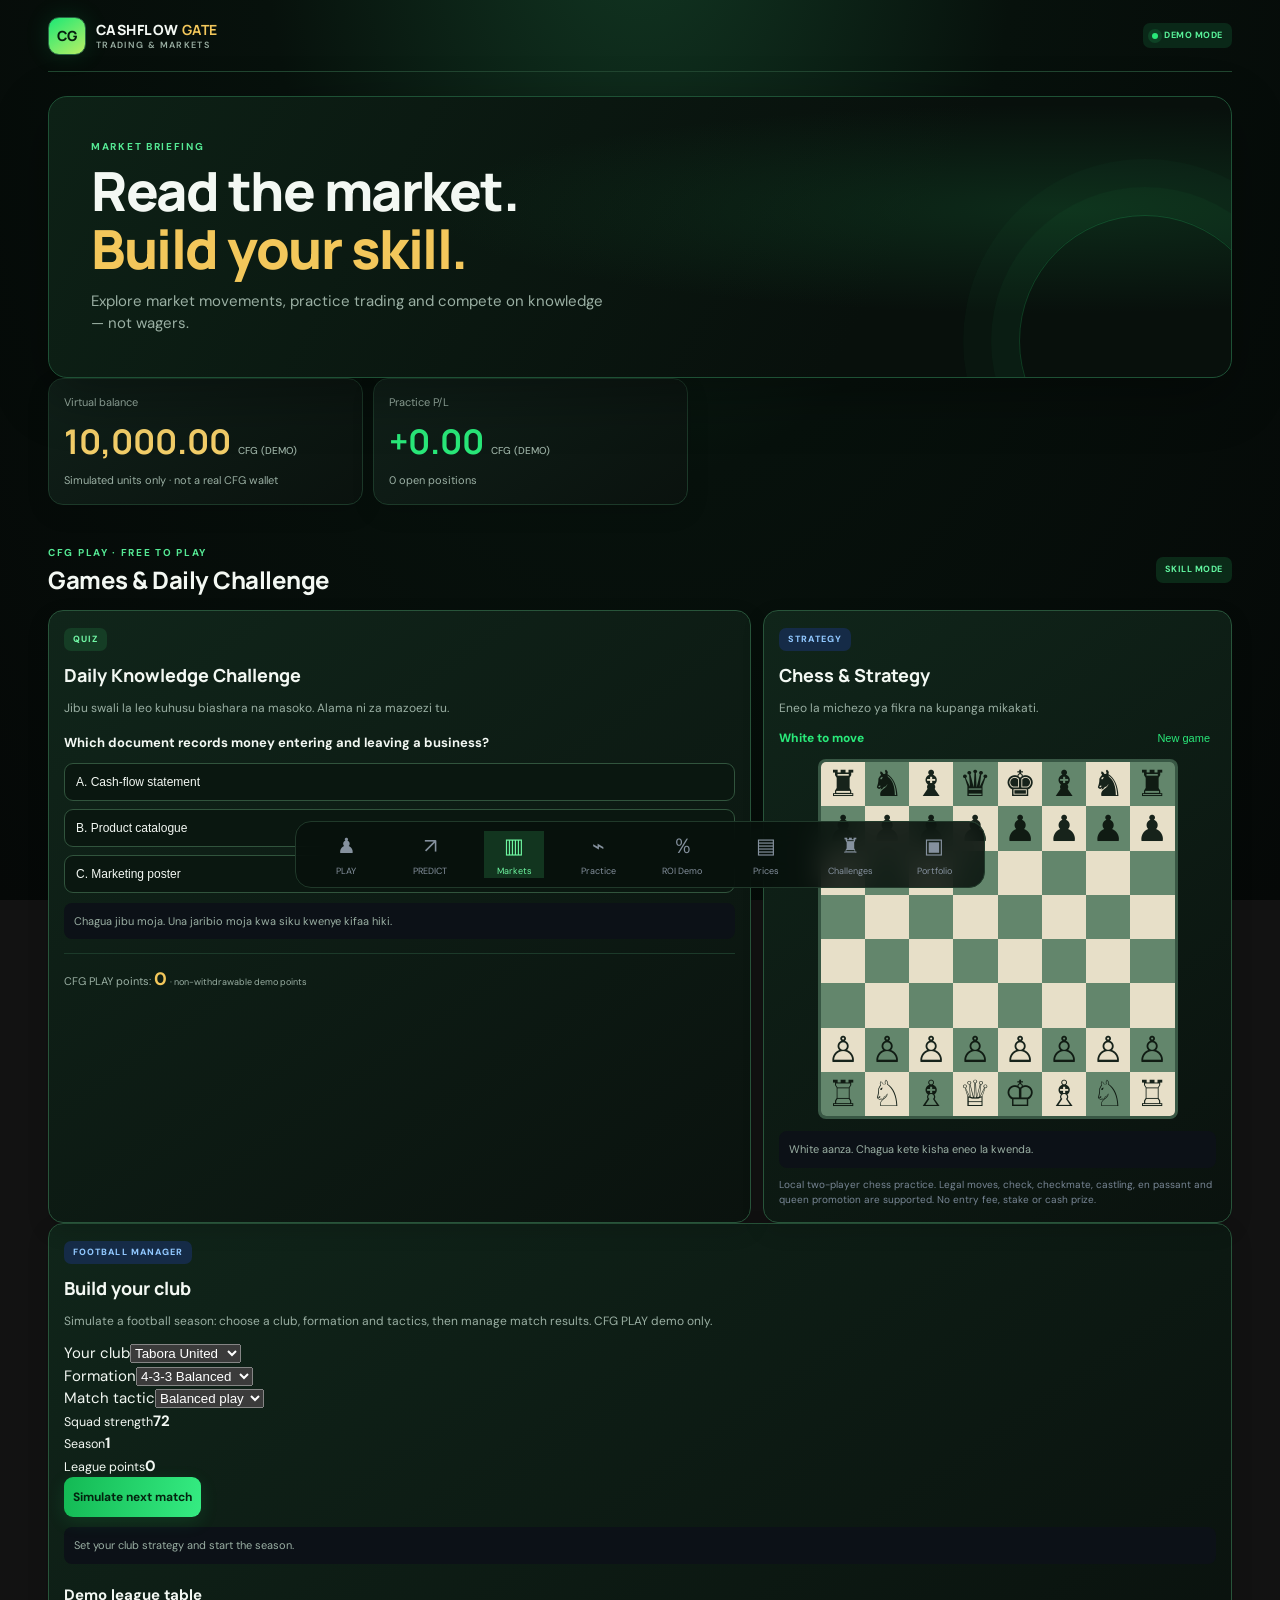
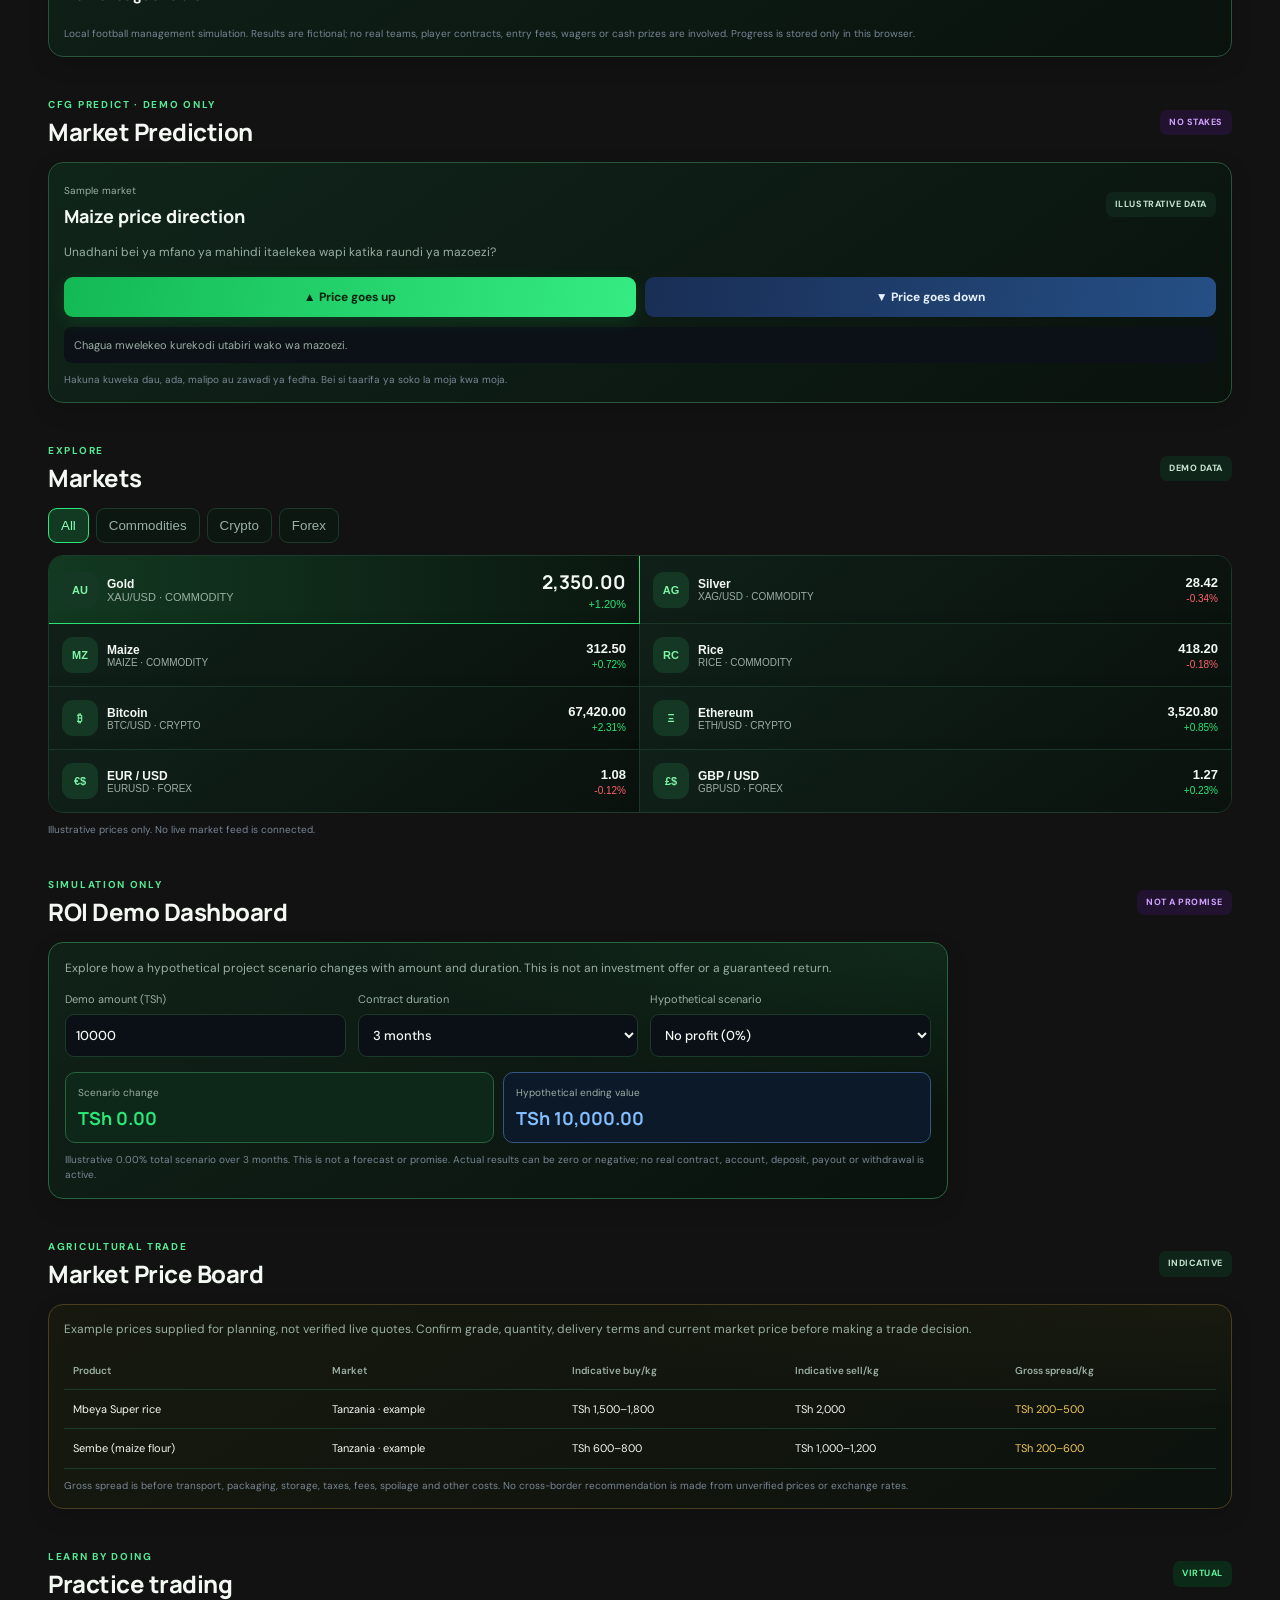
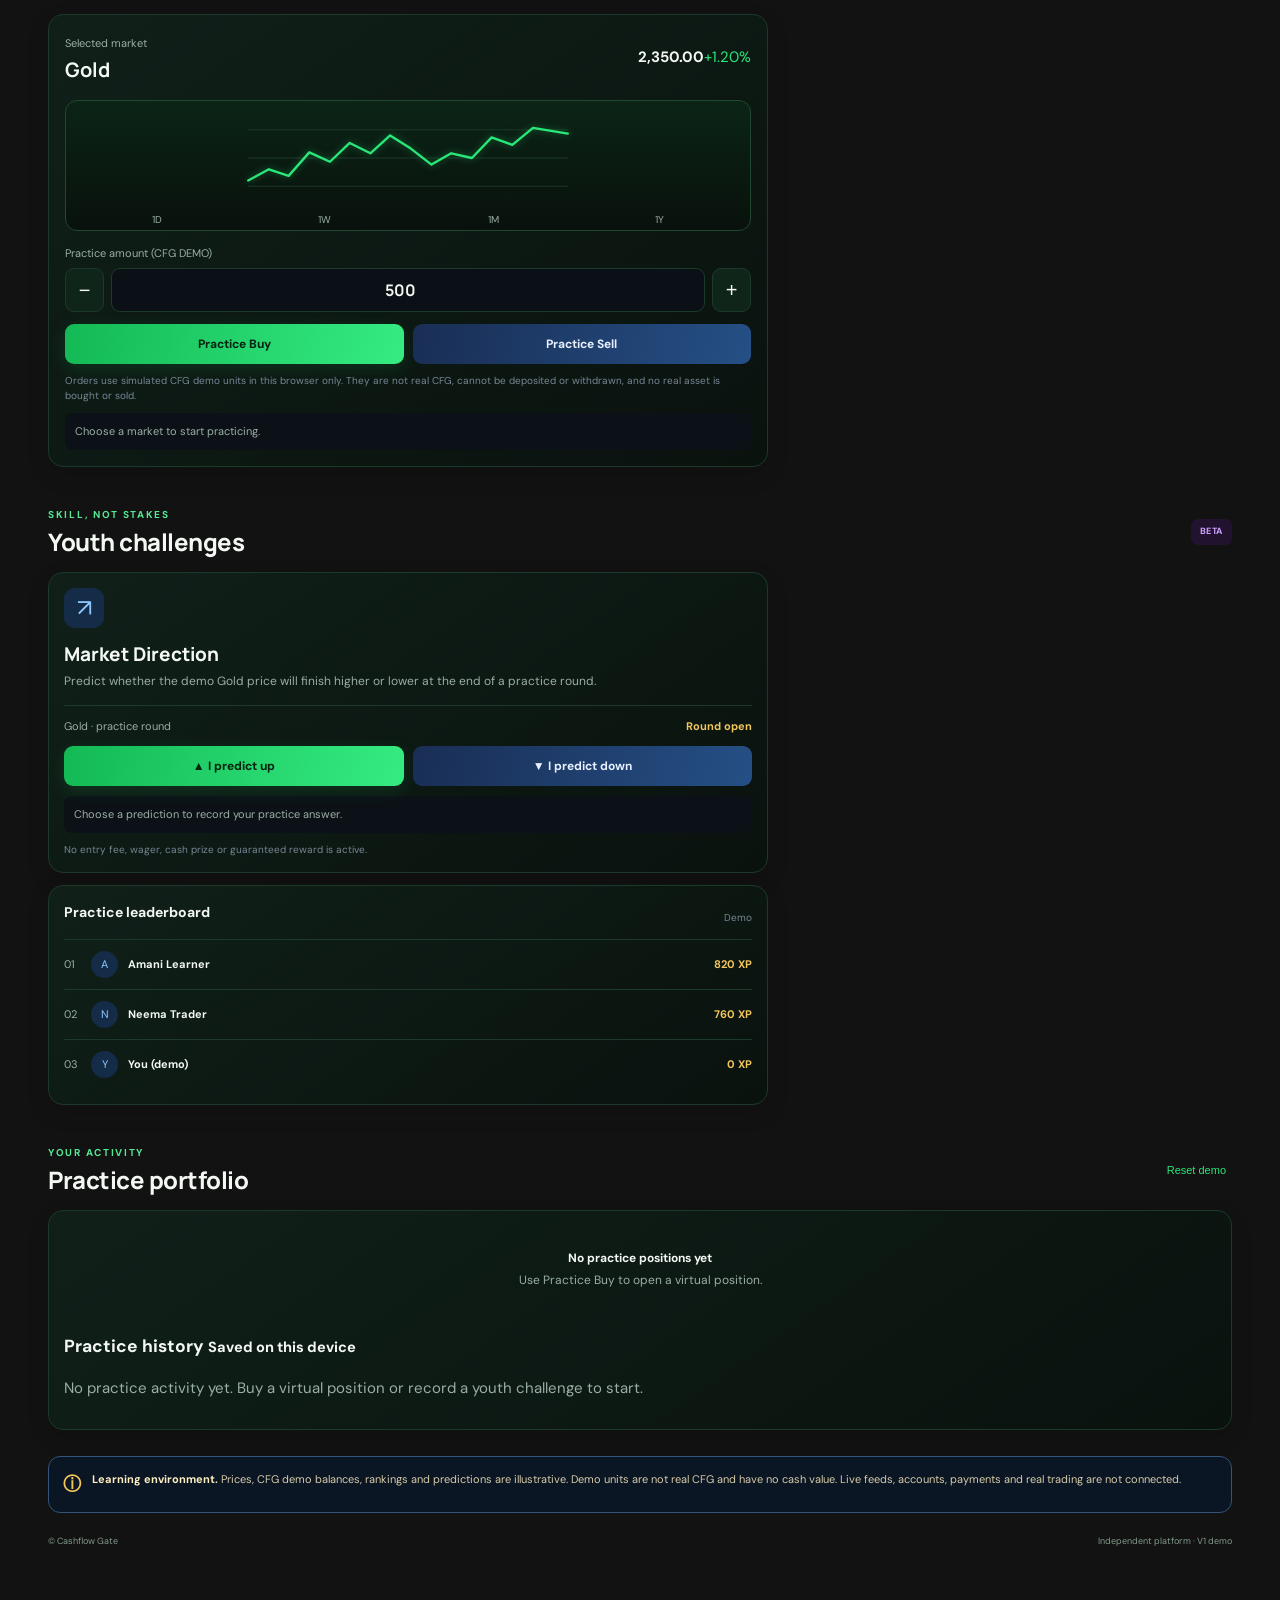
==== index.html @ 03cfc48c "feat(cfg-play): add football manager interface" ====
<!doctype html>
<html lang="en"><head><meta charset="utf-8"><meta name="viewport" content="width=device-width,initial-scale=1"><meta name="theme-color" content="#080b0f"><meta name="description" content="Cashflow Gate Trading — markets learning, virtual trading and skill-based youth challenges."><title>Cashflow Gate Trading</title><link rel="stylesheet" href="styles.css"><script src="app.js" defer></script></head>
<body><div class="shell"><header class="top"><a class="brand" href="#markets"><span class="mark">CG</span><span>CASHFLOW <b>GATE</b><small>TRADING & MARKETS</small></span></a><span class="mode"><i></i> DEMO MODE</span></header>
<main><section class="hero"><p class="eyebrow">MARKET BRIEFING</p><h1>Read the market.<br><em>Build your skill.</em></h1><p class="muted">Explore market movements, practice trading and compete on knowledge — not wagers.</p></section>
<section class="stats"><article class="card"><span>Virtual balance</span><strong id="balance">10,000 <small>CFG (DEMO)</small></strong><small>Simulated units only · not a real CFG wallet</small></article><article class="card"><span>Practice P/L</span><strong id="pnl" class="green">0.00 <small>CFG (DEMO)</small></strong><small id="openCount">0 open positions</small></article></section>

<section class="section" id="cfg-play"><div class="heading"><div><p class="eyebrow">CFG PLAY · FREE TO PLAY</p><h2>Games & Daily Challenge</h2></div><span class="tag greenTag">SKILL MODE</span></div><div class="playGrid"><article class="card playCard"><div class="playBadge">QUIZ</div><h3>Daily Knowledge Challenge</h3><p class="muted">Jibu swali la leo kuhusu biashara na masoko. Alama ni za mazoezi tu.</p><p id="quizQuestion" class="quizQuestion">Which document records money entering and leaving a business?</p><div id="quizAnswers" class="quizAnswers"><button data-answer="a">A. Cash-flow statement</button><button data-answer="b">B. Product catalogue</button><button data-answer="c">C. Marketing poster</button></div><p id="quizMessage" class="message" role="status">Chagua jibu moja. Una jaribio moja kwa siku kwenye kifaa hiki.</p><div class="playScore">CFG PLAY points: <strong id="playPoints">0</strong> <small>· non-withdrawable demo points</small></div></article><article class="card playCard strategyCard"><div class="playBadge blueBadge">STRATEGY</div><h3>Chess & Strategy</h3><p class="muted">Eneo la michezo ya fikra na kupanga mikakati.</p><div class="chessMeta"><span id="chessTurn">White to move</span><button type="button" id="chessReset" class="reset">New game</button></div><div id="chessBoard" class="chessBoard" role="grid" aria-label="Chess practice board"></div><p id="chessMessage" class="message" role="status">Chagua kete yako kisha gusa kisanduku unachotaka kuhamia. Wachezaji wawili wanatumia kifaa kimoja.</p><p class="fine">Local two-player chess practice. Legal moves, check, checkmate, castling, en passant and queen promotion are supported. No entry fee, stake or cash prize.</p></article></div>
<article class="card playCard managerCard" id="football-manager">
<div class="playBadge blueBadge">FOOTBALL MANAGER</div><h3>Build your club</h3>
<p class="muted">Simulate a football season: choose a club, formation and tactics, then manage match results. CFG PLAY demo only.</p>
<div class="managerControls">
<div><label for="fmClub">Your club</label><select id="fmClub"><option value="tabora">Tabora United</option><option value="coast">Coast Rangers</option><option value="lake">Lake Stars</option></select></div>
<div><label for="fmFormation">Formation</label><select id="fmFormation"><option value="balanced">4-3-3 Balanced</option><option value="defensive">4-4-2 Defensive</option><option value="attacking">3-4-3 Attacking</option></select></div>
<div><label for="fmTactic">Match tactic</label><select id="fmTactic"><option value="balanced">Balanced play</option><option value="press">High press</option><option value="counter">Counter attack</option></select></div></div>
<div class="managerSummary"><div><small>Squad strength</small><strong id="fmStrength">72</strong></div><div><small>Season</small><strong id="fmSeason">1</strong></div><div><small>League points</small><strong id="fmPoints">0</strong></div></div>
<button type="button" class="buy" id="fmPlay">Simulate next match</button><p id="fmMessage" class="message" role="status">Set your club strategy and start the season.</p>
<div class="managerTable"><h4>Demo league table</h4><div id="fmTable"></div></div>
<p class="fine">Local football management simulation. Results are fictional; no real teams, player contracts, entry fees, wagers or cash prizes are involved. Progress is stored only in this browser.</p>
</article></section>
<section class="section" id="cfg-predict"><div class="heading"><div><p class="eyebrow">CFG PREDICT · DEMO ONLY</p><h2>Market Prediction</h2></div><span class="tag purple">NO STAKES</span></div><article class="card predictCard"><div class="predictTop"><div><small>Sample market</small><h3>Maize price direction</h3></div><span class="tag">ILLUSTRATIVE DATA</span></div><p class="muted">Unadhani bei ya mfano ya mahindi itaelekea wapi katika raundi ya mazoezi?</p><div class="actions"><button class="buy" data-market-pick="up">▲ Price goes up</button><button class="sell" data-market-pick="down">▼ Price goes down</button></div><p id="marketPredictMessage" class="message" role="status">Chagua mwelekeo kurekodi utabiri wako wa mazoezi.</p><p class="fine">Hakuna kuweka dau, ada, malipo au zawadi ya fedha. Bei si taarifa ya soko la moja kwa moja.</p></article></section>
<section class="section" id="markets"><div class="heading"><div><p class="eyebrow">EXPLORE</p><h2>Markets</h2></div><span class="tag">DEMO DATA</span></div><div class="filters"><button class="filter active" data-filter="all">All</button><button class="filter" data-filter="commodity">Commodities</button><button class="filter" data-filter="crypto">Crypto</button><button class="filter" data-filter="forex">Forex</button></div><div id="marketList" class="markets"></div><p class="fine">Illustrative prices only. No live market feed is connected.</p></section>
<section class="section" id="roi-demo"><div class="heading"><div><p class="eyebrow">SIMULATION ONLY</p><h2>ROI Demo Dashboard</h2></div><span class="tag purple">NOT A PROMISE</span></div><div class="card roiCard"><p class="muted roiIntro">Explore how a hypothetical project scenario changes with amount and duration. This is not an investment offer or a guaranteed return.</p><div class="roiGrid"><div><label for="roiPrincipal">Demo amount (TSh)</label><input id="roiPrincipal" type="number" min="1000" step="1000" value="10000" inputmode="numeric"></div><div><label for="roiTerm">Contract duration</label><select id="roiTerm"><option value="7">7 days</option><option value="14">14 days</option><option value="21">21 days</option><option value="1">1 month</option><option value="2">2 months</option><option value="3" selected>3 months</option><option value="6">6 months</option><option value="12">12 months</option><option value="custom">Custom / over 12 months</option></select></div><div><label for="roiScenario">Hypothetical scenario</label><select id="roiScenario"><option value="0">No profit (0%)</option><option value="2">Illustrative +2% total</option><option value="5">Illustrative +5% total</option><option value="-2">Illustrative -2% loss</option></select></div></div><div class="roiResults"><div><span>Scenario change</span><strong id="roiChange">TSh 0.00</strong></div><div><span>Hypothetical ending value</span><strong id="roiEnd">TSh 10,000.00</strong></div></div><p id="roiDisclosure" class="fine">Illustration only. Actual project results may be zero or negative. No real account, deposit, contract, payout or withdrawal is connected.</p></div></section>
<section class="section" id="price-board"><div class="heading"><div><p class="eyebrow">AGRICULTURAL TRADE</p><h2>Market Price Board</h2></div><span class="tag">INDICATIVE</span></div><div class="card"><p class="muted roiIntro">Example prices supplied for planning, not verified live quotes. Confirm grade, quantity, delivery terms and current market price before making a trade decision.</p><div class="tableWrap"><table class="priceTable"><thead><tr><th>Product</th><th>Market</th><th>Indicative buy/kg</th><th>Indicative sell/kg</th><th>Gross spread/kg</th></tr></thead><tbody><tr><td>Mbeya Super rice</td><td>Tanzania · example</td><td>TSh 1,500–1,800</td><td>TSh 2,000</td><td>TSh 200–500</td></tr><tr><td>Sembe (maize flour)</td><td>Tanzania · example</td><td>TSh 600–800</td><td>TSh 1,000–1,200</td><td>TSh 200–600</td></tr></tbody></table></div><p class="fine">Gross spread is before transport, packaging, storage, taxes, fees, spoilage and other costs. No cross-border recommendation is made from unverified prices or exchange rates.</p></div></section>
<section class="section" id="practice"><div class="heading"><div><p class="eyebrow">LEARN BY DOING</p><h2>Practice trading</h2></div><span class="tag greenTag">VIRTUAL</span></div><div class="card trade"><div class="selected"><div><small>Selected market</small><h3 id="selectedName">Gold</h3></div><div class="quote"><strong id="selectedPrice">2,350.00</strong><span id="selectedChange" class="green">+1.20%</span></div></div><div class="chart"><svg viewBox="0 0 340 100" role="img" aria-label="Illustrative price line"><path class="grid" d="M0 20H340 M0 50H340 M0 80H340"/><path class="line" d="M0 74 L22 62 L43 69 L65 44 L87 54 L108 34 L130 45 L151 26 L173 40 L195 57 L216 45 L238 50 L259 28 L281 36 L303 18 L340 24"/></svg><div><span>1D</span><span>1W</span><span>1M</span><span>1Y</span></div></div><label for="amount">Practice amount (CFG DEMO)</label><div class="amount"><button id="minus" aria-label="Decrease amount">−</button><input id="amount" type="number" min="1" max="10000" value="500" inputmode="decimal"><button id="plus" aria-label="Increase amount">+</button></div><div class="actions"><button id="buy" class="buy">Practice Buy</button><button id="sell" class="sell">Practice Sell</button></div><p class="fine">Orders use simulated CFG demo units in this browser only. They are not real CFG, cannot be deposited or withdrawn, and no real asset is bought or sold.</p><p id="tradeMessage" class="message" role="status">Choose a market to start practicing.</p></div></section>
<section class="section" id="challenges"><div class="heading"><div><p class="eyebrow">SKILL, NOT STAKES</p><h2>Youth challenges</h2></div><span class="tag purple">BETA</span></div><article class="card challenge"><div class="challengeIcon">↗</div><h3>Market Direction</h3><p class="muted">Predict whether the demo Gold price will finish higher or lower at the end of a practice round.</p><div class="question"><span>Gold · practice round</span><b>Round open</b></div><div class="actions"><button class="buy prediction" data-pick="up">▲ I predict up</button><button class="sell prediction" data-pick="down">▼ I predict down</button></div><p id="predictionMessage" class="message" role="status">Choose a prediction to record your practice answer.</p><p class="fine">No entry fee, wager, cash prize or guaranteed reward is active.</p></article><div class="card leaderboard"><div class="heading"><h3>Practice leaderboard</h3><span class="fine">Demo</span></div><div class="leader"><span>01</span><span class="person">A</span><b>Amani Learner</b><strong>820 XP</strong></div><div class="leader"><span>02</span><span class="person">N</span><b>Neema Trader</b><strong>760 XP</strong></div><div class="leader"><span>03</span><span class="person">Y</span><b>You (demo)</b><strong id="xp">0 XP</strong></div></div></section>
<section class="section" id="portfolio"><div class="heading"><div><p class="eyebrow">YOUR ACTIVITY</p><h2>Practice portfolio</h2></div><button id="reset" class="reset">Reset demo</button></div><div class="card portfolio"><div id="empty" class="empty"><strong>No practice positions yet</strong><p>Use Practice Buy to open a virtual position.</p></div><div id="positions"></div></div></section>
<aside class="notice"><b>ⓘ</b><p><strong>Learning environment.</strong> Prices, CFG demo balances, rankings and predictions are illustrative. Demo units are not real CFG and have no cash value. Live feeds, accounts, payments and real trading are not connected.</p></aside></main>
<nav class="bottom"><a href="#cfg-play"><span>♟</span>PLAY</a><a href="#cfg-predict"><span>↗</span>PREDICT</a><a href="#markets" class="active"><span>▥</span>Markets</a><a href="#practice"><span>⌁</span>Practice</a><a href="#roi-demo"><span>％</span>ROI Demo</a><a href="#price-board"><span>▤</span>Prices</a><a href="#challenges"><span>♜</span>Challenges</a><a href="#portfolio"><span>▣</span>Portfolio</a></nav><footer>© Cashflow Gate <span>Independent platform · V1 demo</span></footer></div></body></html>
---- styles.css ----
@import url('https://fonts.googleapis.com/css2?family=DM+Sans:wght@400;500;600;700&family=Manrope:wght@500;600;700;800&display=swap');
:root{color-scheme:dark;--bg:#080b0f;--panel:#111720;--panel2:#19222d;--line:#293440;--text:#f4f7fa;--muted:#98a5b3;--green:#42d17a;--red:#ff626b;--radius:17px}*{box-sizing:border-box}html{scroll-behavior:smooth;scroll-padding-top:20px}body{margin:0;background:var(--bg);color:var(--text);font:15px/1.5 'DM Sans',sans-serif}.shell{max-width:1080px;margin:auto;padding:0 16px 95px}.top{height:72px;border-bottom:1px solid var(--line);display:flex;align-items:center;justify-content:space-between}.brand{display:flex;align-items:center;gap:10px;color:var(--text);text-decoration:none;font:800 14px Manrope,sans-serif;letter-spacing:.03em}.brand b{color:var(--green)}.brand small{display:block;color:var(--muted);font:600 9px 'DM Sans',sans-serif;letter-spacing:.15em}.mark{display:grid;place-items:center;width:38px;height:38px;border-radius:11px;background:#14251b;border:1px solid #286843;color:var(--green)}.mode,.tag{display:inline-flex;align-items:center;gap:6px;padding:6px 9px;border-radius:7px;background:#14251b;color:var(--green);font-size:9px;font-weight:700;letter-spacing:.06em}.mode i{width:6px;height:6px;border-radius:50%;background:var(--green)}.hero{padding:29px 0 21px}.eyebrow{font-size:10px;letter-spacing:.16em;color:var(--green);font-weight:700;margin:0 0 7px}.hero h1{font:800 clamp(31px,6vw,46px)/1.1 Manrope,sans-serif;letter-spacing:-.04em;margin:0}.hero h1 em{font-style:normal;color:var(--green)}.muted{color:var(--muted)}.hero>.muted{max-width:520px;margin:12px 0 0}.stats{display:grid;grid-template-columns:1fr 1fr;gap:10px}.card{background:var(--panel);border:1px solid var(--line);border-radius:var(--radius);padding:15px}.stats .card>span,.stats .card>small{display:block;color:var(--muted);font-size:11px}.stats strong{display:block;font:700 clamp(19px,4vw,27px) Manrope,sans-serif;margin:8px 0}.stats strong small{font:500 10px 'DM Sans',sans-serif;color:var(--muted)}.section{margin-top:32px}.heading{display:flex;align-items:center;justify-content:space-between;gap:12px;margin-bottom:14px}.heading h2{font:750 24px Manrope,sans-serif;letter-spacing:-.03em;margin:0}.heading .eyebrow{margin-bottom:3px}.tag{background:#202832;color:#b6c0cb}.greenTag{background:#14271b;color:var(--green)}.purple{background:#272139;color:#c2aaff}.filters{display:flex;gap:7px;overflow:auto;padding-bottom:12px}.filter{border:1px solid var(--line);border-radius:9px;padding:9px 12px;background:var(--panel);color:var(--muted);white-space:nowrap}.filter.active{border-color:#327c50;background:#14271b;color:var(--green)}.markets{display:grid;grid-template-columns:1fr;border:1px solid var(--line);border-radius:var(--radius);overflow:hidden}.market{width:100%;display:flex;align-items:center;justify-content:space-between;gap:10px;text-align:left;background:var(--panel);border:0;border-bottom:1px solid var(--line);padding:13px;color:var(--text);cursor:pointer}.market:last-child{border-bottom:0}.market.selected,.market:hover{background:#17211c}.asset{display:flex;align-items:center;gap:9px;min-width:0}.coin{display:grid;place-items:center;flex-shrink:0;width:36px;height:36px;border-radius:11px;background:#202a34;font-size:11px;font-weight:700}.asset b,.asset small,.quote b,.quote small{display:block}.asset b{font-size:12px}.asset small{color:var(--muted);font-size:10px}.quote{text-align:right}.quote b{font-size:13px;font-variant-numeric:tabular-nums}.quote small{font-size:10px;margin-top:3px}.green{color:var(--green)!important}.red{color:var(--red)!important}.fine{color:#788695;font-size:10px;line-height:1.5;margin:9px 0 0}.trade{padding:16px}.selected{display:flex;align-items:center;justify-content:space-between;gap:12px}.selected small{color:var(--muted);font-size:11px}.selected h3{font:700 20px Manrope,sans-serif;margin:3px 0 0}.selected .quote b{font:700 19px Manrope,sans-serif}.chart{margin:17px 0 12px;padding:10px 8px 3px;border:1px solid #202a35;border-radius:12px;background:#0c1117}.chart svg{width:100%;height:94px}.chart .grid{fill:none;stroke:#26303b}.chart .line{fill:none;stroke:var(--green);stroke-width:2.5;stroke-linecap:round;stroke-linejoin:round}.chart div{display:flex;justify-content:space-around;color:var(--muted);font-size:10px}.trade label{display:block;color:var(--muted);font-size:11px;margin:14px 0 7px}.amount{display:flex;gap:7px}.amount button{width:43px;border:1px solid var(--line);background:var(--panel2);border-radius:9px;color:var(--text);font-size:20px}.amount input{width:100%;min-width:0;background:#0b1016;border:1px solid var(--line);border-radius:9px;color:var(--text);font:700 16px Manrope,sans-serif;text-align:center;padding:10px}.actions{display:grid;grid-template-columns:1fr 1fr;gap:9px;margin-top:12px}.buy,.sell{border:0;border-radius:9px;padding:12px 9px;font:700 12px 'DM Sans',sans-serif;cursor:pointer}.buy{background:#176b3a;color:#edfff2}.sell{background:#84232e;color:#fff1f1}.message{font-size:11px;color:var(--muted);background:#0c1117;border-radius:8px;padding:10px;margin:10px 0 0}.challenge{background:linear-gradient(145deg,#171622,#10151c);border-color:#39304e}.challengeIcon{display:grid;place-items:center;width:40px;height:40px;border-radius:11px;background:#25203a;color:#c2aaff;font-size:24px}.challenge h3{font:750 19px Manrope,sans-serif;margin:13px 0 5px}.challenge>.muted{font-size:12px;margin:0}.question{display:flex;justify-content:space-between;gap:8px;border-top:1px solid var(--line);padding:12px 0 0;margin-top:15px;color:var(--muted);font-size:11px}.question b{color:#f1c65b}.leaderboard{margin-top:12px}.leaderboard .heading h3{font-size:14px;margin:0}.leader{display:grid;grid-template-columns:18px 28px minmax(0,1fr) auto;gap:9px;align-items:center;padding:11px 0;border-top:1px solid var(--line);font-size:11px}.leader>span:first-child{color:var(--muted)}.person{display:grid;place-items:center;width:27px;height:27px;border-radius:50%;background:#20372a;color:var(--green)}.leader b{overflow:hidden;text-overflow:ellipsis;white-space:nowrap}.leader strong{color:#f1c65b}.reset{border:0;background:none;color:var(--green);font-size:11px}.empty{text-align:center;padding:23px 8px;color:var(--muted);font-size:12px}.empty strong{color:var(--text)}.empty p{margin:4px 0}.position{display:flex;justify-content:space-between;align-items:center;gap:8px;border-top:1px solid var(--line);padding:12px 0;font-size:11px}.position small{display:block;color:var(--muted)}.position button{background:var(--panel2);border:1px solid var(--line);border-radius:7px;padding:7px;color:var(--text);font-size:10px}.notice{display:flex;gap:11px;padding:14px;margin-top:26px;border:1px solid #574b2c;background:#1d1a12;border-radius:12px;color:#d7cba8;font-size:11px}.notice>b{color:#f1c65b;font-size:18px}.notice p{margin:0}.notice strong{color:#fff0c1}.bottom{position:fixed;z-index:4;bottom:0;left:0;right:0;display:flex;justify-content:space-around;padding:9px 5px calc(9px + env(safe-area-inset-bottom));background:#0b1016f2;border-top:1px solid var(--line);backdrop-filter:blur(14px)}.bottom a{display:flex;flex-direction:column;align-items:center;gap:2px;min-width:55px;color:#85919e;text-decoration:none;font-size:9px}.bottom a span{font-size:21px}.bottom a.active{color:var(--green)}footer{display:flex;justify-content:space-between;gap:8px;margin-top:22px;color:#64717f;font-size:9px}
@media(min-width:700px){.shell{padding:0 28px 40px}.hero{padding:42px 0 28px}.stats{max-width:640px}.section{margin-top:40px}.markets{grid-template-columns:1fr 1fr}.market:nth-child(odd){border-right:1px solid var(--line)}.market:nth-last-child(-n+2){border-bottom:0}.trade,.challenge,.leaderboard{max-width:720px}.bottom{left:50%;right:auto;transform:translateX(-50%);bottom:12px;border:1px solid var(--line);border-radius:16px;padding:9px 20px;gap:24px}.bottom a{min-width:60px}footer{padding-bottom:80px}}
@media(max-width:420px){.shell{padding-left:12px;padding-right:12px}.hero h1{font-size:31px}.stats .card{padding:12px}.stats strong{font-size:20px}.market{padding:12px 10px}.coin{width:32px;height:32px}.asset{gap:7px}.asset b{font-size:11px}.quote b{font-size:12px}}

/* Additive ROI demo and agricultural market board */
.roiCard{padding:16px}.roiIntro{font-size:12px;margin:0 0 14px}.roiGrid{display:grid;grid-template-columns:1fr;gap:12px}.roiGrid label{display:block;color:var(--muted);font-size:11px;margin-bottom:6px}.roiGrid input,.roiGrid select{width:100%;min-height:43px;background:#0b1016;border:1px solid var(--line);border-radius:9px;color:var(--text);padding:10px;font:500 13px 'DM Sans',sans-serif}.roiResults{display:grid;grid-template-columns:1fr 1fr;gap:9px;margin-top:15px}.roiResults>div{padding:12px;background:#0c1117;border:1px solid var(--line);border-radius:10px;min-width:0}.roiResults span{display:block;color:var(--muted);font-size:10px}.roiResults strong{display:block;font:700 clamp(13px,3.4vw,18px) Manrope,sans-serif;margin-top:6px;overflow-wrap:anywhere}.tableWrap{overflow-x:auto}.priceTable{border-collapse:collapse;width:100%;min-width:570px;font-size:11px}.priceTable th,.priceTable td{text-align:left;padding:11px 9px;border-bottom:1px solid var(--line);white-space:nowrap}.priceTable th{color:var(--muted);font-size:10px;font-weight:600}.priceTable td:last-child{color:var(--green)}@media(min-width:700px){.roiGrid{grid-template-columns:repeat(3,minmax(0,1fr))}.roiCard{max-width:900px}}


/* Mining Pool-inspired visual refresh: green, gold, blue and violet */
:root{--bg:#050b09;--panel:#0c1712;--panel2:#10251a;--line:#1c3a2a;--text:#f3f8f3;--muted:#9aafa3;--green:#29e879;--gold:#f3c75b;--blue:#3f9cff;--purple:#b36bff;--radius:15px}
body{background:radial-gradient(ellipse at 50% -15%,#123823 0%,#07110c 42%,#050807 100%);background-attachment:fixed}
.shell{max-width:1240px}
.top{border-bottom-color:#214630}
.mark{background:linear-gradient(145deg,#1ce875,#b9ef64);color:#06200f;box-shadow:0 0 24px #1ce87522}
.brand b{color:var(--gold)}
.mode{border-color:#276c42;background:#0a2818;color:#59f39a}
.mode i{box-shadow:0 0 0 4px #27e77c22}
.hero{position:relative;overflow:hidden;border:1px solid #1e5135;border-radius:19px;padding:clamp(22px,5vw,42px);background:radial-gradient(ellipse at 85% 40%,#14512d66,transparent 44%),linear-gradient(120deg,#0d2116,#08100c 70%);box-shadow:0 18px 55px #0005}
.hero:after{content:"";position:absolute;right:-40px;bottom:-90px;width:250px;height:250px;border:1px solid #2ae87933;border-radius:50%;box-shadow:0 0 0 28px #2ae87908,0 0 0 56px #2ae87906;pointer-events:none}
.hero h1{font-size:clamp(30px,5vw,54px);line-height:1.08;letter-spacing:-1.5px}
.hero h1 em{color:var(--gold)}
.eyebrow{color:#55e994;letter-spacing:1.7px}
.card,.market{background:linear-gradient(145deg,#102019,#0a120e);border-color:#1c3929;box-shadow:0 8px 22px #0002}
.stats{grid-template-columns:repeat(2,minmax(0,1fr))}
.stats .card strong{font-size:clamp(23px,4vw,34px);color:#f3ce69}
.stats .card:nth-child(2) strong{color:var(--green)}
.heading h2{letter-spacing:-.5px}
.tag{border-color:#31503c;background:#10251a;color:#c7e6d1}
.purple{color:#d1a2ff!important;background:#21132f!important;border-color:#54316e!important}
.greenTag{color:#62f5a0!important;background:#0b2a18!important;border-color:#28653f!important}
.filter.active{background:#123a22;border-color:#2be77b;color:#8bffb8}
.market.selected{border-color:#2de879;background:linear-gradient(90deg,#123921,#0b1710)}
.coin{background:#153824;color:#7ef6a7}
.quote .green,.green{color:var(--green)}
.red{color:#ff6f86}
.selected{border-color:#244b32}
.chart{background:linear-gradient(180deg,#0b2416,#09110c);border-color:#20472f}
.chart .line{stroke:var(--green);filter:drop-shadow(0 0 4px #29e87966)}
.chart .grid{stroke:#1d3b29}
.buy{background:linear-gradient(100deg,#13b954,#35ec82);color:#03230f;box-shadow:0 5px 18px #22e66a20}
.sell{background:linear-gradient(100deg,#192e55,#254f85);border-color:#3e6cb1;color:#e7f0ff}
#roi-demo .roiCard{border-color:#276440;background:radial-gradient(ellipse at 100% 0%,#174e2c55,transparent 45%),linear-gradient(145deg,#102218,#0a120d)}
.roiResults>div:first-child{border-color:#27643d;background:#0d2818}
.roiResults>div:first-child strong{color:var(--green)}
.roiResults>div:last-child{border-color:#365783;background:#0c1929}
.roiResults>div:last-child strong{color:#83bfff}
.roiGrid input:focus,.roiGrid select:focus,#amount:focus{outline:1px solid var(--green);border-color:var(--green)}
#price-board .card{border-color:#4a4021;background:radial-gradient(ellipse at 100% 0%,#5c461b22,transparent 40%),linear-gradient(145deg,#17190f,#0c120d)}
.priceTable td:last-child{color:var(--gold)}
.challengeIcon,.person{background:#152c49;color:#8cc8ff}
.leader strong{color:var(--gold)}
.notice{border-color:#35547a;background:#0b1624}
.bottom{background:#08110cdd;border-color:#20392a;backdrop-filter:blur(14px)}
.bottom a.active{color:#6ef5a0;background:#12351f}
footer{color:#829b8b}
@media(min-width:760px){.stats{grid-template-columns:repeat(2,minmax(0,1fr))}.hero{margin-top:24px}.markets{grid-template-columns:repeat(2,minmax(0,1fr))}}
@media(max-width:480px){.hero{padding:22px 18px}.hero h1{font-size:32px}.stats .card{padding:14px}.bottom{grid-template-columns:repeat(3,minmax(0,1fr))}.bottom a{font-size:10px}}

/* Mobile usability fix: readable agricultural price table without horizontal clipping */
@media(max-width:600px){
 #price-board .tableWrap{overflow:visible}
 #price-board .priceTable{width:100%;min-width:0;table-layout:fixed;font-size:11px}
 #price-board .priceTable th,#price-board .priceTable td{white-space:normal;overflow-wrap:anywhere;word-break:normal;padding:10px 5px;line-height:1.45}
 #price-board .priceTable th:nth-child(1),#price-board .priceTable td:nth-child(1){width:25%}
 #price-board .priceTable th:nth-child(2),#price-board .priceTable td:nth-child(2){width:20%}
 #price-board .priceTable th:nth-child(3),#price-board .priceTable td:nth-child(3){width:20%}
 #price-board .priceTable th:nth-child(4),#price-board .priceTable td:nth-child(4){width:17%}
 #price-board .priceTable th:nth-child(5),#price-board .priceTable td:nth-child(5){width:18%}
 .bottom{padding-left:4px;padding-right:4px;gap:2px}
 .bottom a{min-width:0;padding:8px 2px;font-size:10px}
}


/* CFG PLAY & PREDICT additive demo modules */
.playGrid{display:grid;grid-template-columns:1fr;gap:12px}.playCard,.predictCard{background:linear-gradient(145deg,#10251a,#0a120e);border-color:#28543a}.playBadge{display:inline-flex;padding:5px 9px;border-radius:7px;background:#153d25;color:#71f5a4;font-size:9px;font-weight:800;letter-spacing:.12em}.blueBadge{background:#152b47;color:#91c8ff}.playCard h3,.predictTop h3{font:750 18px Manrope,sans-serif;margin:12px 0 5px}.playCard>.muted,.predictCard>.muted{font-size:12px}.quizQuestion{font-weight:700;font-size:13px;margin:16px 0 10px}.quizAnswers{display:grid;gap:8px}.quizAnswers button{border:1px solid #31543d;background:#0a1710;color:var(--text);padding:11px;border-radius:9px;text-align:left;font-size:12px}.quizAnswers button:disabled,.predictCard button:disabled{opacity:.55;cursor:not-allowed}.playScore{border-top:1px solid var(--line);margin-top:14px;padding-top:12px;font-size:11px;color:var(--muted)}.playScore strong{color:var(--gold);font-size:18px}.playScore small{font-size:9px}.strategyPreview{display:flex;justify-content:space-around;align-items:center;margin:18px 0;padding:16px;border:1px solid #263d53;border-radius:12px;background:#0a1420;color:#a7d2ff;font-size:28px}.predictTop{display:flex;justify-content:space-between;align-items:center;gap:8px}.predictTop small{color:var(--muted);font-size:10px}.predictTop h3{margin:3px 0}.predictCard .actions{margin-top:16px}@media(min-width:700px){.playGrid{grid-template-columns:1.2fr .8fr}.playCard{min-height:260px}}


/* CFG PLAY chess practice board */
.chessMeta{display:flex;align-items:center;justify-content:space-between;gap:10px;margin:12px 0;color:var(--green);font-size:12px;font-weight:800}
.chessBoard{display:grid;grid-template-columns:repeat(8,minmax(0,1fr));width:min(100%,360px);aspect-ratio:1;margin:12px auto;border:3px solid #385744;border-radius:8px;overflow:hidden}
.chessCell{display:flex;align-items:center;justify-content:center;min-width:0;aspect-ratio:1;border:0;border-radius:0;padding:0;font-family:serif;font-size:clamp(20px,7vw,36px);line-height:1;cursor:pointer}
.chessCell.light{background:#e7dfc8;color:#17231b}.chessCell.dark{background:#63866c;color:#101b13}
.chessCell.chosen{outline:3px solid #f2c85b;outline-offset:-3px;background:#b9a34e}
.chessCell:focus-visible{outline:3px solid #5eb8ff;outline-offset:-3px;z-index:1}
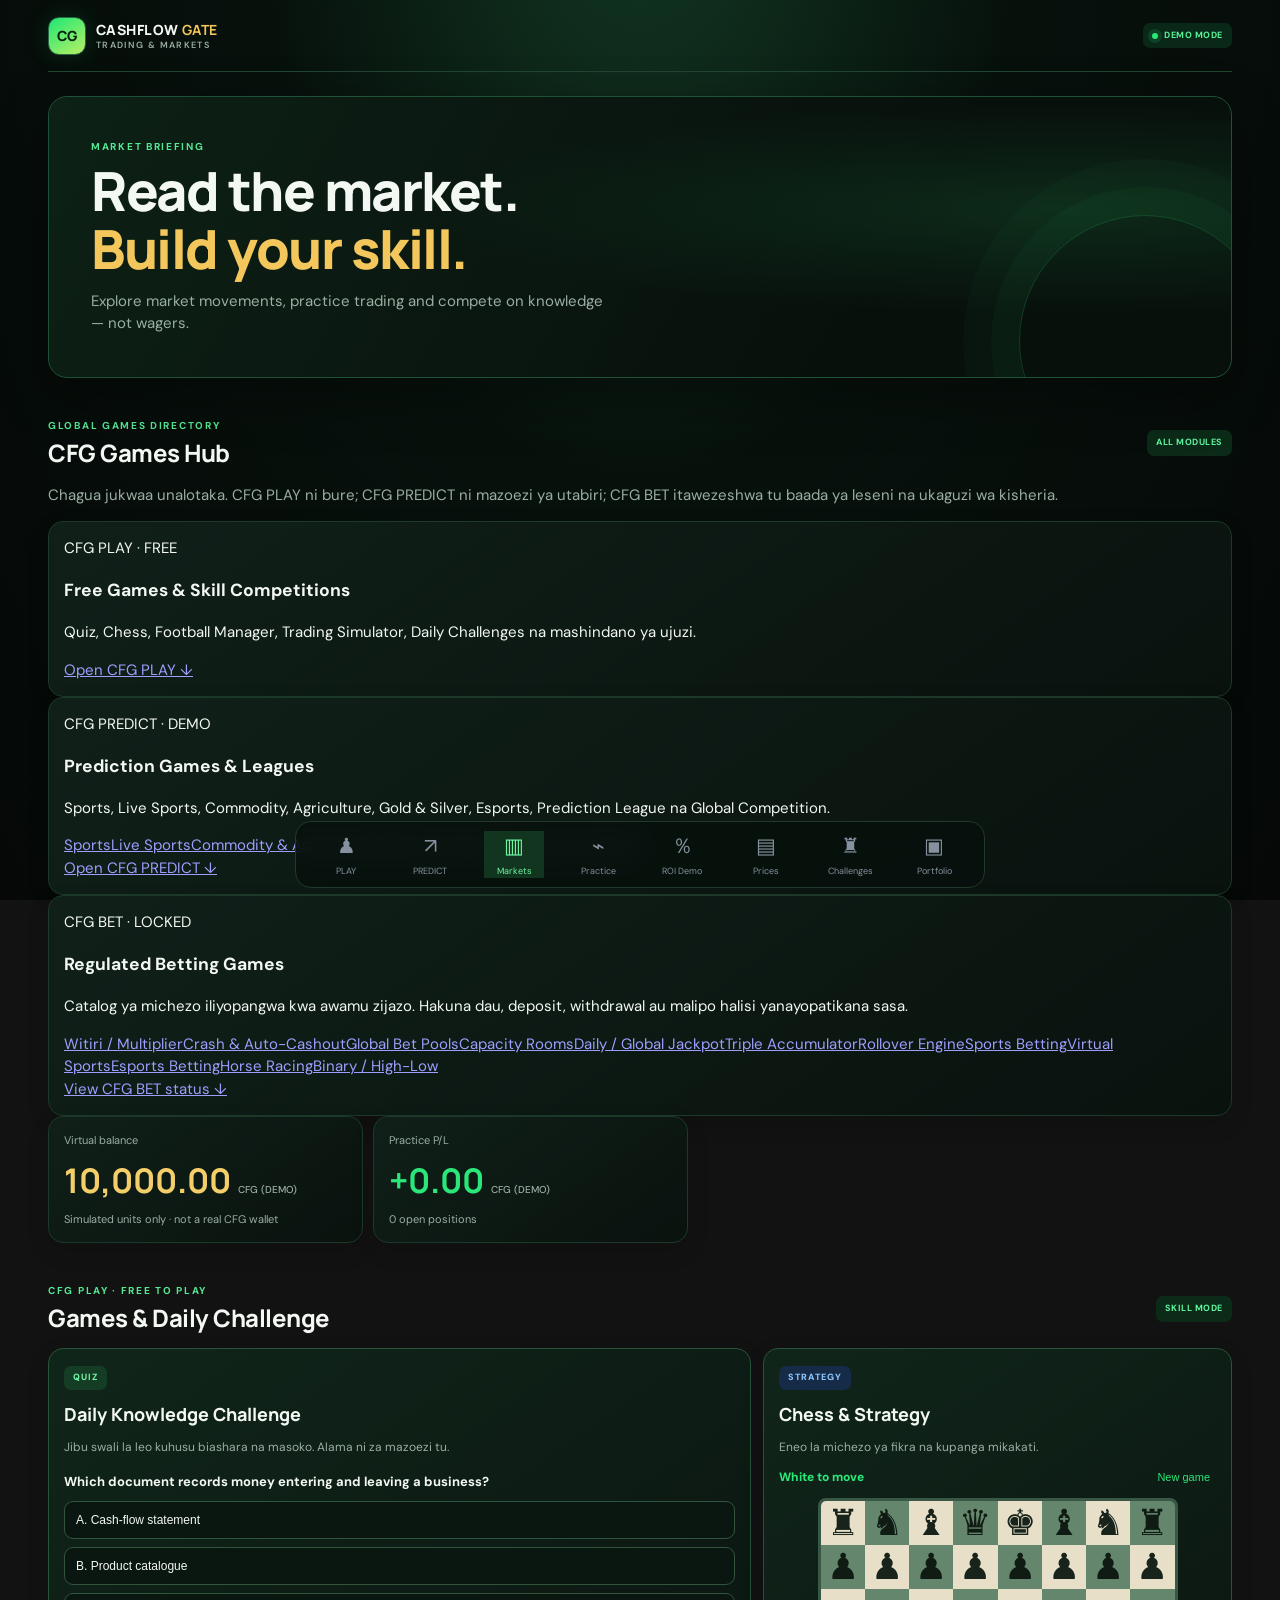
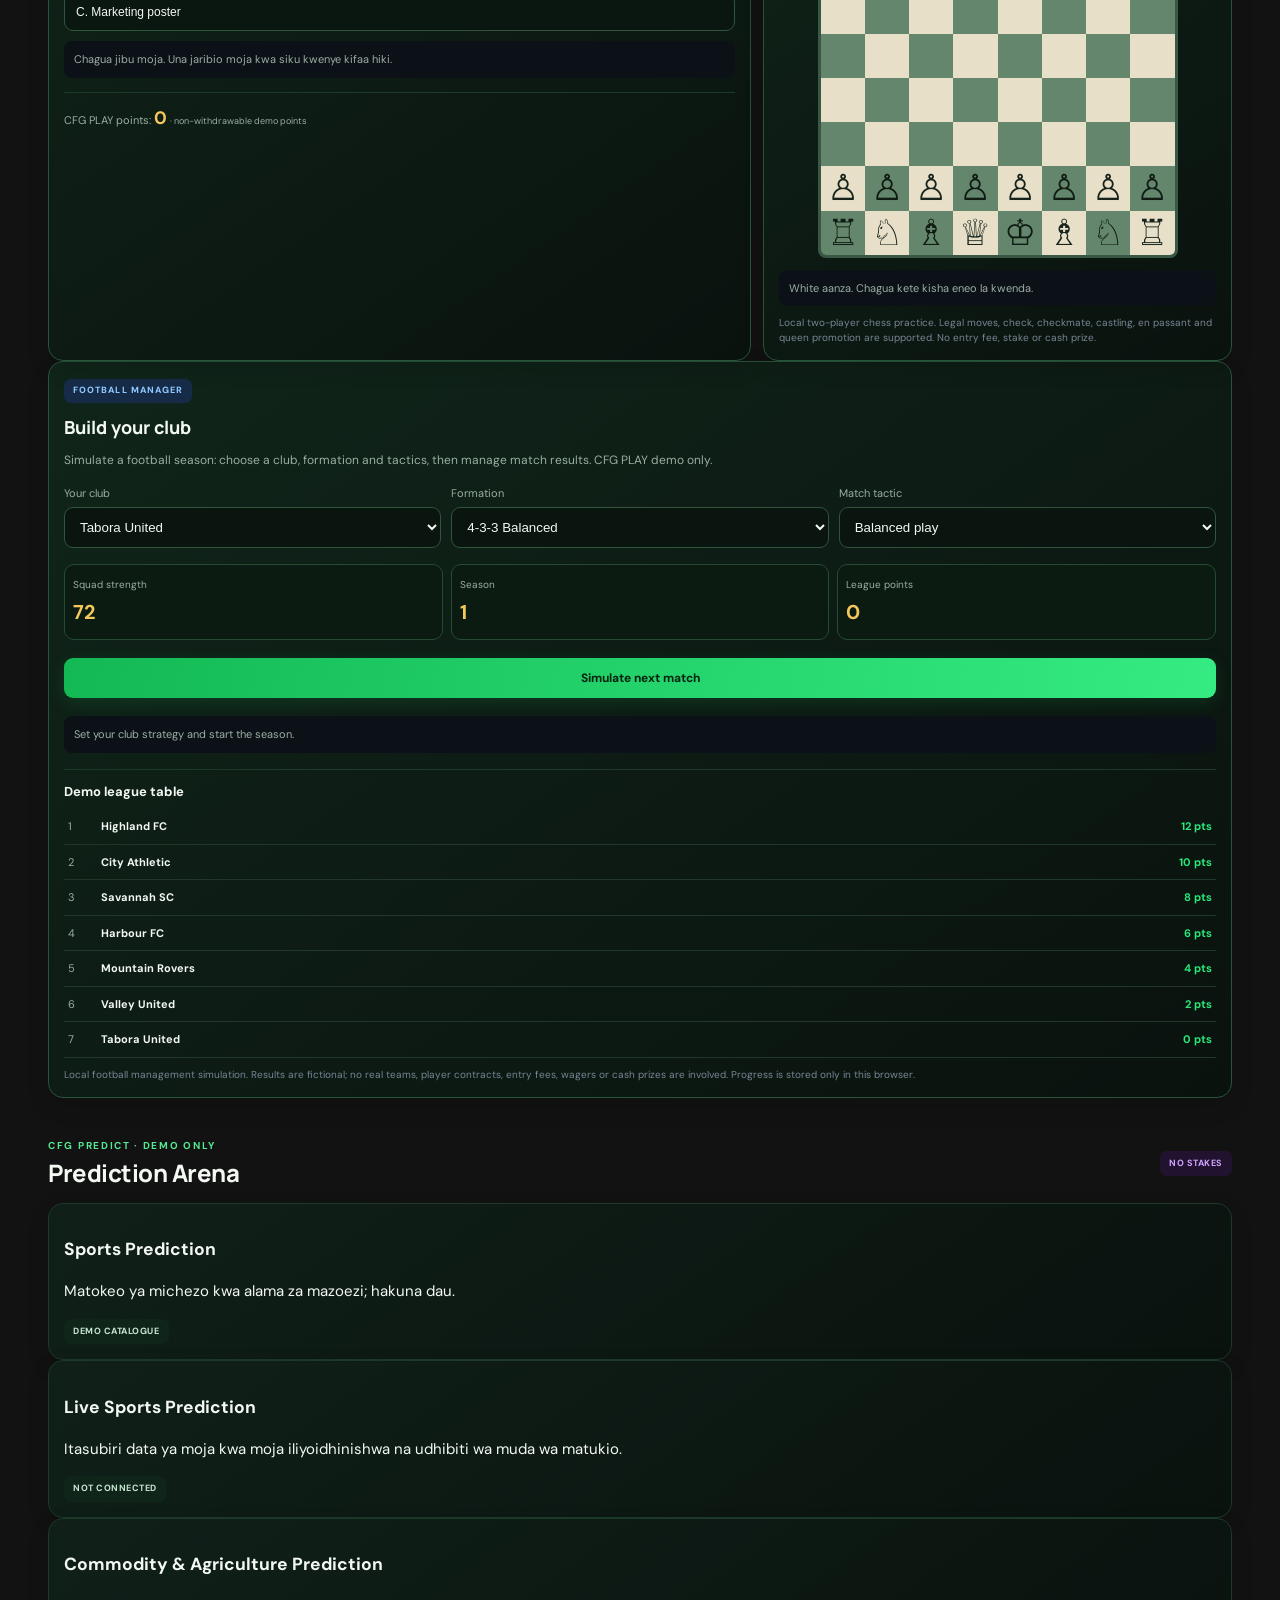
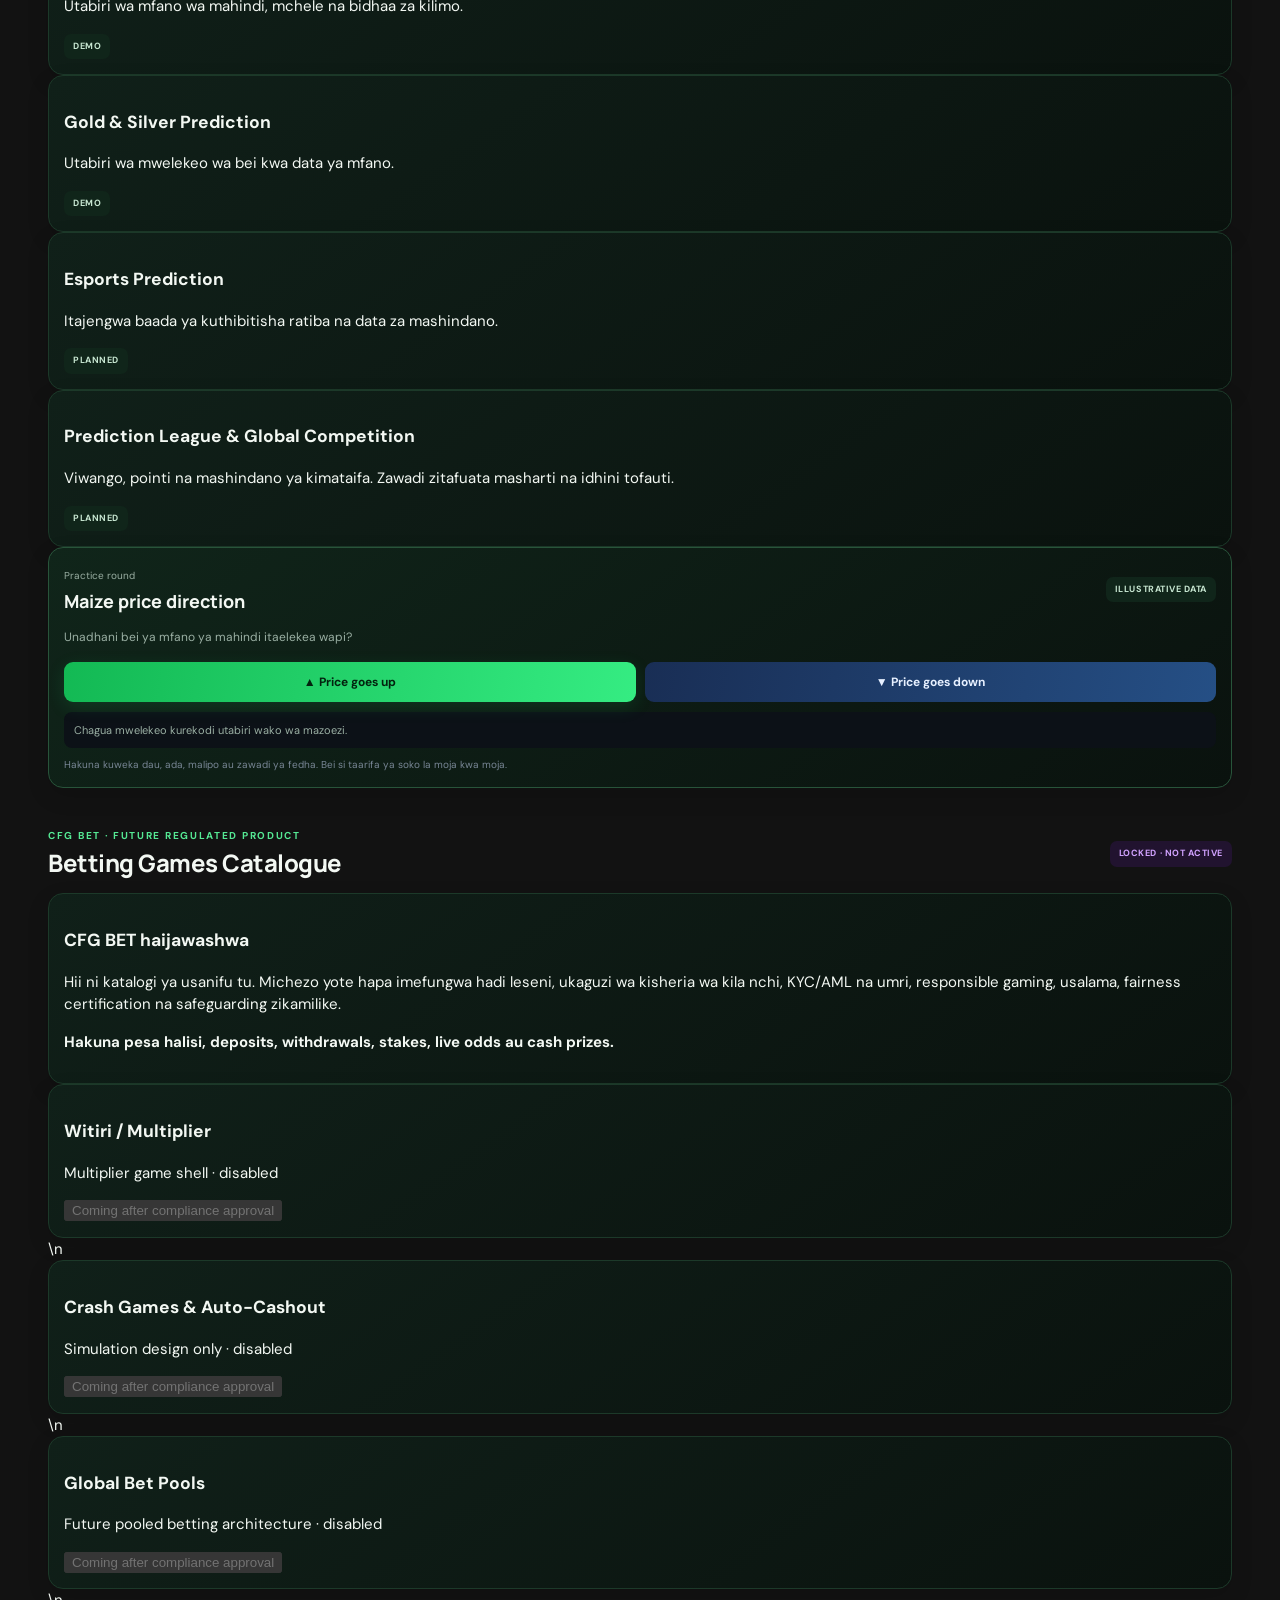
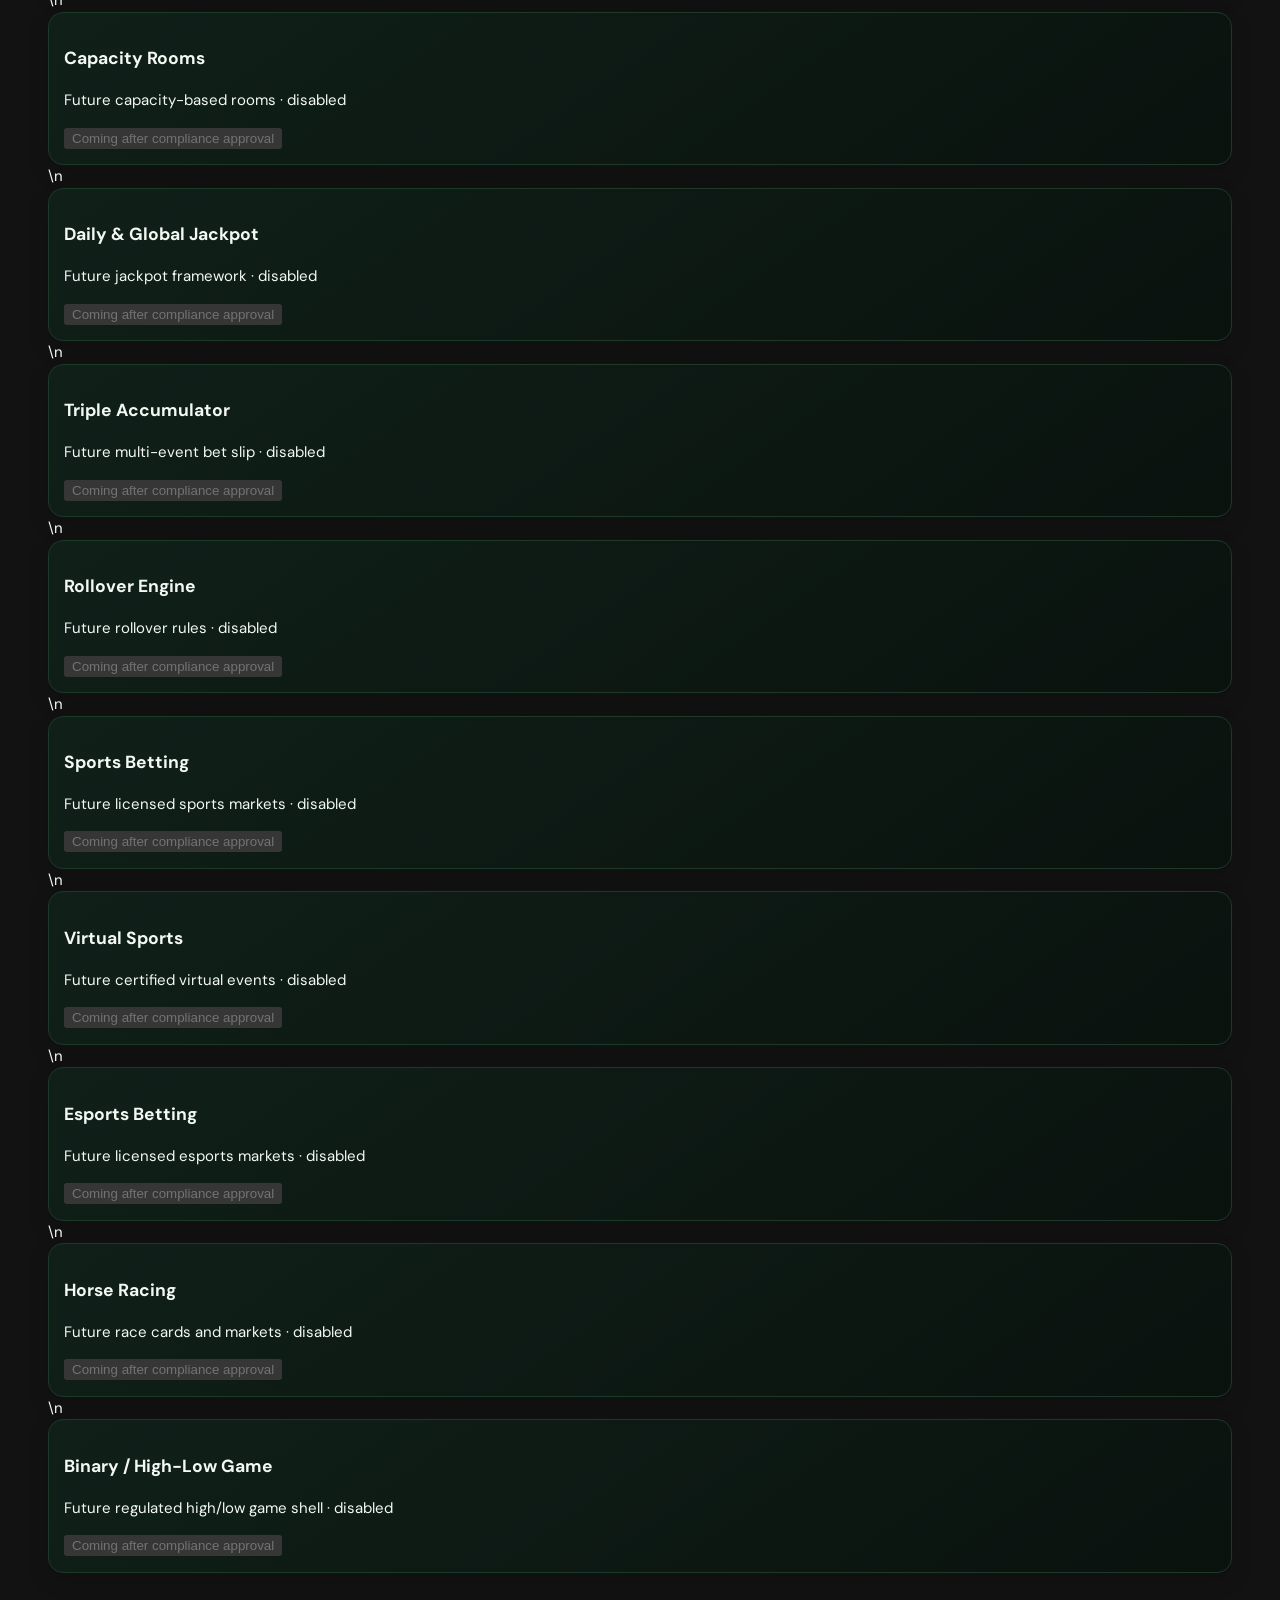
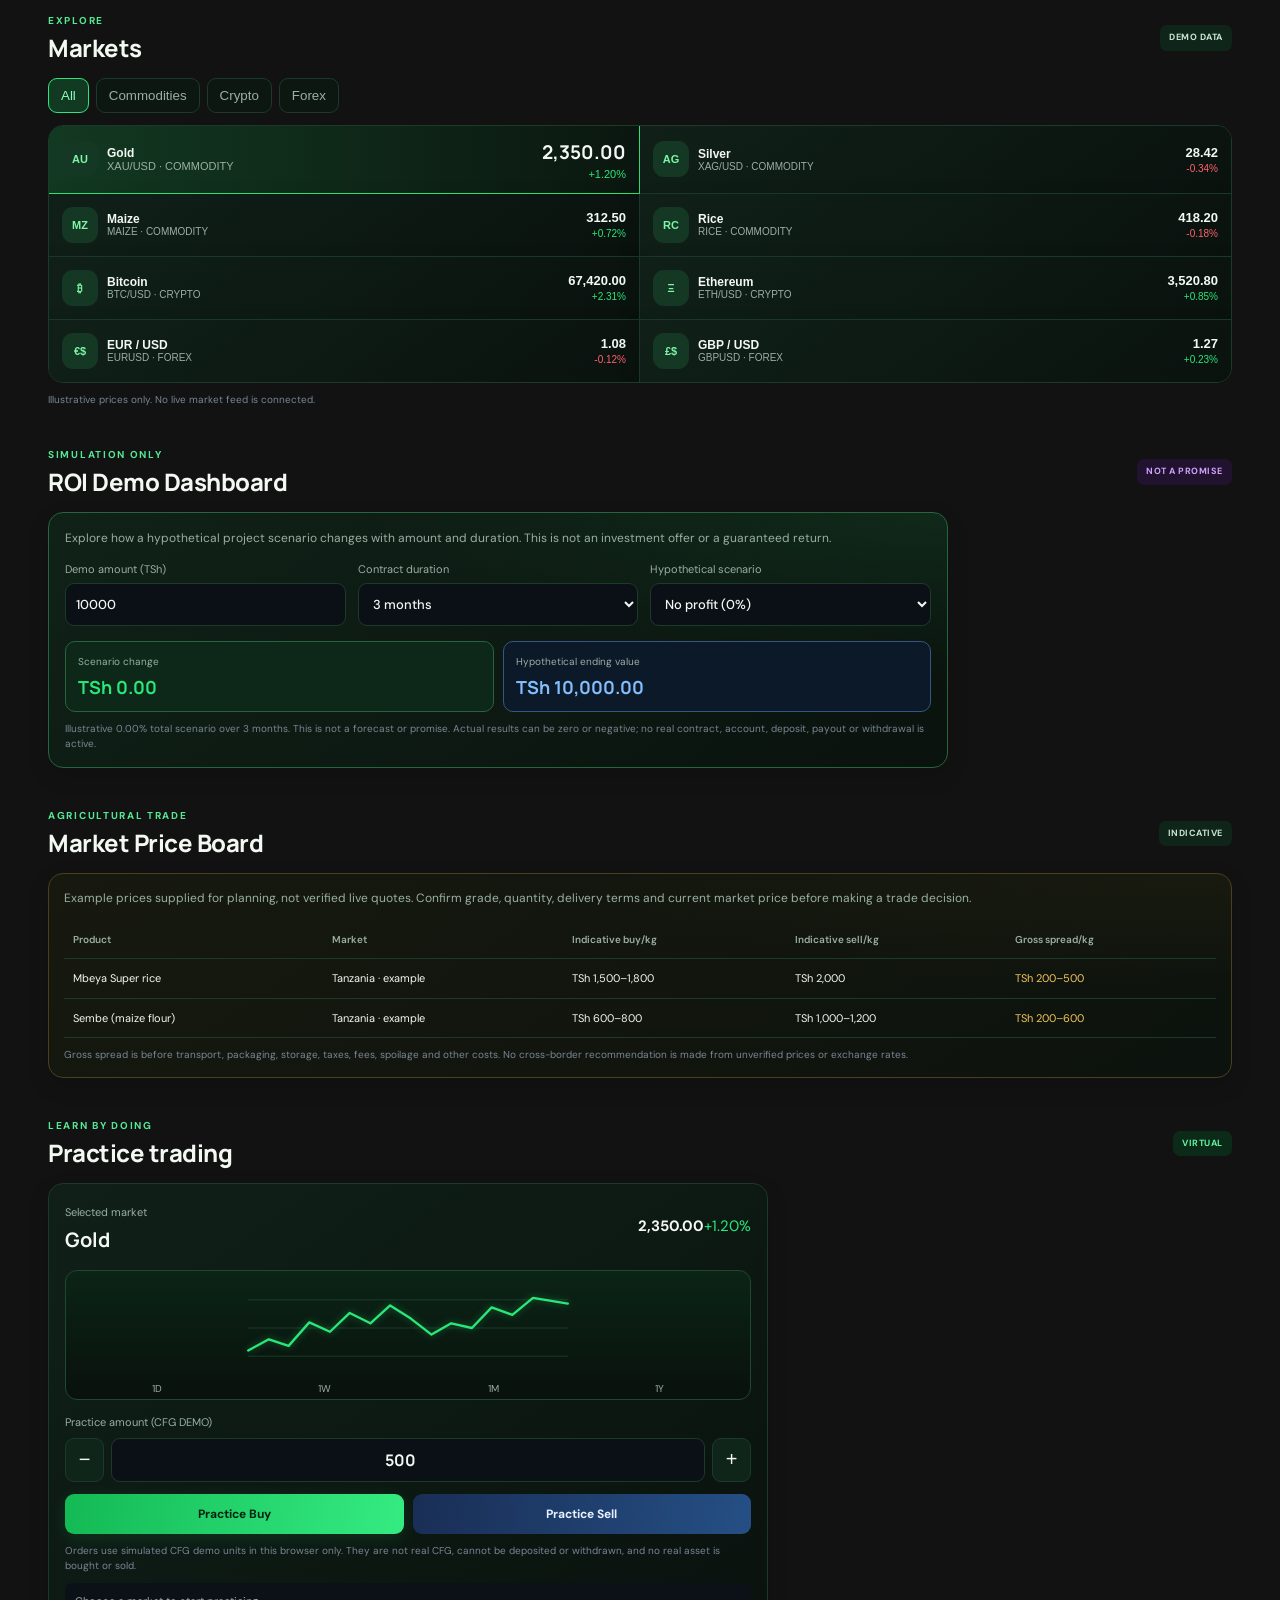
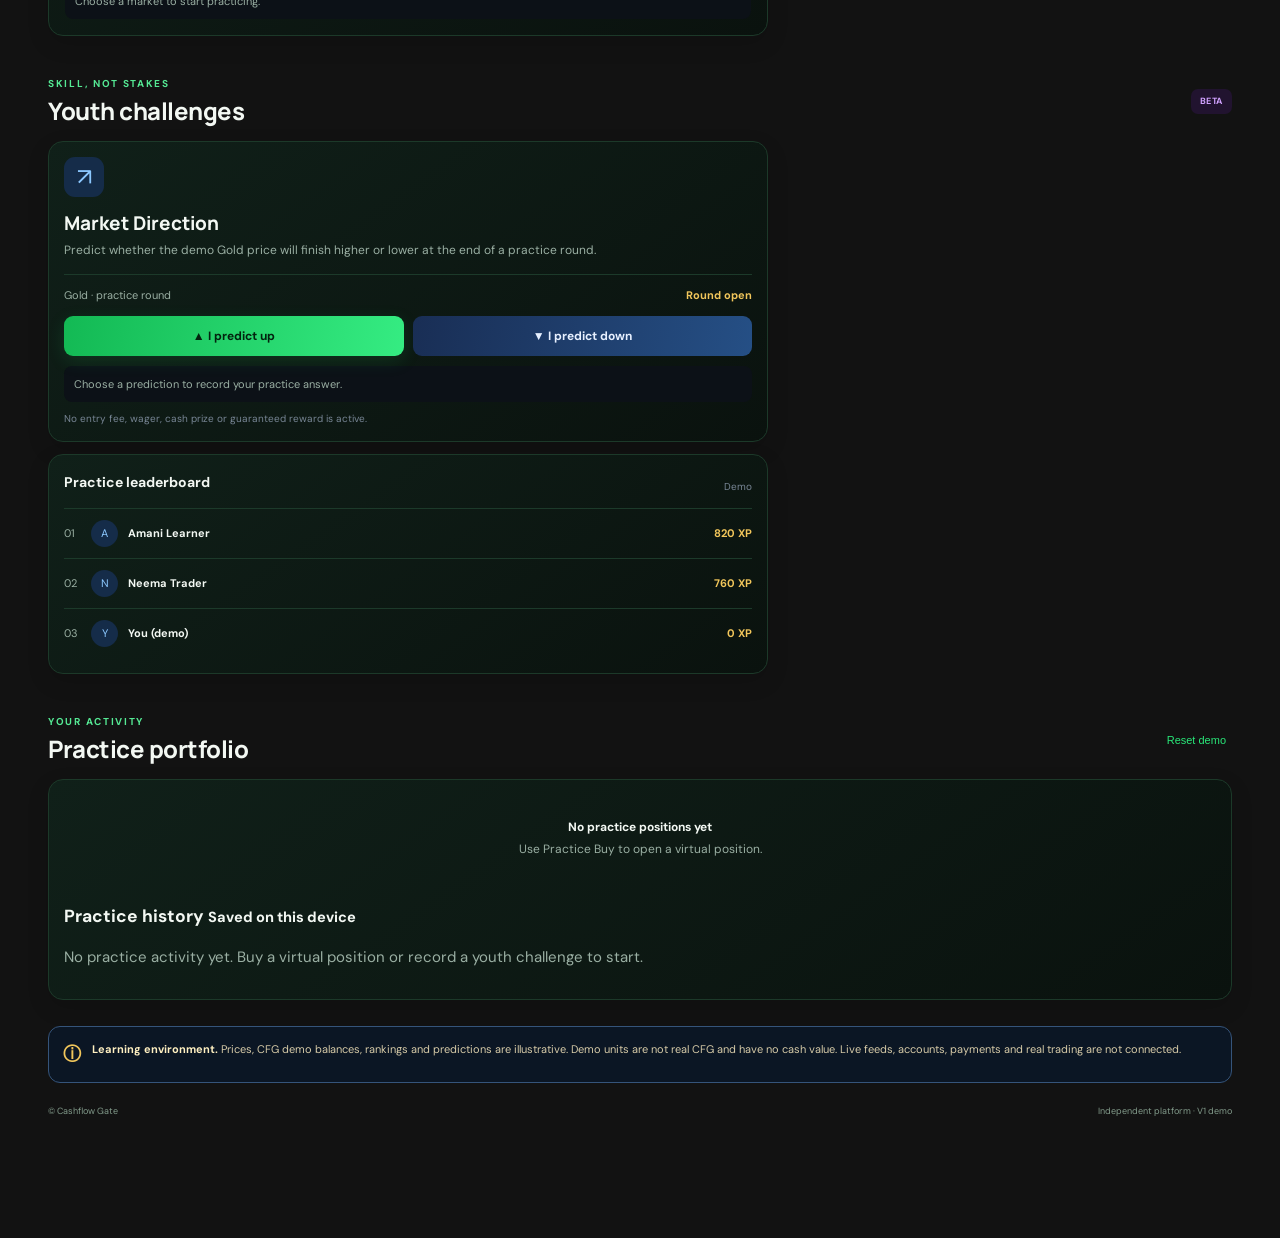
==== commit c9c525fc: "Add CFG games and prediction directory with gated betting catalogue" ====
--- a/index.html
+++ b/index.html
@@ -2,6 +2,12 @@
 <html lang="en"><head><meta charset="utf-8"><meta name="viewport" content="width=device-width,initial-scale=1"><meta name="theme-color" content="#080b0f"><meta name="description" content="Cashflow Gate Trading — markets learning, virtual trading and skill-based youth challenges."><title>Cashflow Gate Trading</title><link rel="stylesheet" href="styles.css"><script src="app.js" defer></script></head>
 <body><div class="shell"><header class="top"><a class="brand" href="#markets"><span class="mark">CG</span><span>CASHFLOW <b>GATE</b><small>TRADING & MARKETS</small></span></a><span class="mode"><i></i> DEMO MODE</span></header>
 <main><section class="hero"><p class="eyebrow">MARKET BRIEFING</p><h1>Read the market.<br><em>Build your skill.</em></h1><p class="muted">Explore market movements, practice trading and compete on knowledge — not wagers.</p></section>
+
+<section class="section" id="games-hub"><div class="heading"><div><p class="eyebrow">GLOBAL GAMES DIRECTORY</p><h2>CFG Games Hub</h2></div><span class="tag greenTag">ALL MODULES</span></div><p class="muted hubIntro">Chagua jukwaa unalotaka. CFG PLAY ni bure; CFG PREDICT ni mazoezi ya utabiri; CFG BET itawezeshwa tu baada ya leseni na ukaguzi wa kisheria.</p><div class="hubGrid">
+<article class="card hubCard"><span class="hubLabel playLabel">CFG PLAY · FREE</span><h3>Free Games & Skill Competitions</h3><p>Quiz, Chess, Football Manager, Trading Simulator, Daily Challenges na mashindano ya ujuzi.</p><a class="hubLink" href="#cfg-play">Open CFG PLAY ↓</a></article>
+<article class="card hubCard"><span class="hubLabel predictLabel">CFG PREDICT · DEMO</span><h3>Prediction Games & Leagues</h3><p>Sports, Live Sports, Commodity, Agriculture, Gold & Silver, Esports, Prediction League na Global Competition.</p><div class="hubLinks"><a href="#predict-sports">Sports</a><a href="#predict-live">Live Sports</a><a href="#predict-commodity">Commodity & Agriculture</a><a href="#predict-metals">Gold & Silver</a><a href="#predict-esports">Esports</a><a href="#predict-league">Leagues & Global</a></div><a class="hubLink" href="#cfg-predict">Open CFG PREDICT ↓</a></article>
+<article class="card hubCard"><span class="hubLabel betLabel">CFG BET · LOCKED</span><h3>Regulated Betting Games</h3><p>Catalog ya michezo iliyopangwa kwa awamu zijazo. Hakuna dau, deposit, withdrawal au malipo halisi yanayopatikana sasa.</p><div class="hubLinks"><a href="#bet-witiri">Witiri / Multiplier</a><a href="#bet-crash">Crash & Auto-Cashout</a><a href="#bet-pools">Global Bet Pools</a><a href="#bet-capacity">Capacity Rooms</a><a href="#bet-jackpot">Daily / Global Jackpot</a><a href="#bet-accumulator">Triple Accumulator</a><a href="#bet-rollover">Rollover Engine</a><a href="#bet-sports">Sports Betting</a><a href="#bet-virtual">Virtual Sports</a><a href="#bet-esports">Esports Betting</a><a href="#bet-horse">Horse Racing</a><a href="#bet-binary">Binary / High-Low</a></div><a class="hubLink lockedLink" href="#cfg-bet">View CFG BET status ↓</a></article>
+</div></section>
 <section class="stats"><article class="card"><span>Virtual balance</span><strong id="balance">10,000 <small>CFG (DEMO)</small></strong><small>Simulated units only · not a real CFG wallet</small></article><article class="card"><span>Practice P/L</span><strong id="pnl" class="green">0.00 <small>CFG (DEMO)</small></strong><small id="openCount">0 open positions</small></article></section>
 
 <section class="section" id="cfg-play"><div class="heading"><div><p class="eyebrow">CFG PLAY · FREE TO PLAY</p><h2>Games & Daily Challenge</h2></div><span class="tag greenTag">SKILL MODE</span></div><div class="playGrid"><article class="card playCard"><div class="playBadge">QUIZ</div><h3>Daily Knowledge Challenge</h3><p class="muted">Jibu swali la leo kuhusu biashara na masoko. Alama ni za mazoezi tu.</p><p id="quizQuestion" class="quizQuestion">Which document records money entering and leaving a business?</p><div id="quizAnswers" class="quizAnswers"><button data-answer="a">A. Cash-flow statement</button><button data-answer="b">B. Product catalogue</button><button data-answer="c">C. Marketing poster</button></div><p id="quizMessage" class="message" role="status">Chagua jibu moja. Una jaribio moja kwa siku kwenye kifaa hiki.</p><div class="playScore">CFG PLAY points: <strong id="playPoints">0</strong> <small>· non-withdrawable demo points</small></div></article><article class="card playCard strategyCard"><div class="playBadge blueBadge">STRATEGY</div><h3>Chess & Strategy</h3><p class="muted">Eneo la michezo ya fikra na kupanga mikakati.</p><div class="chessMeta"><span id="chessTurn">White to move</span><button type="button" id="chessReset" class="reset">New game</button></div><div id="chessBoard" class="chessBoard" role="grid" aria-label="Chess practice board"></div><p id="chessMessage" class="message" role="status">Chagua kete yako kisha gusa kisanduku unachotaka kuhamia. Wachezaji wawili wanatumia kifaa kimoja.</p><p class="fine">Local two-player chess practice. Legal moves, check, checkmate, castling, en passant and queen promotion are supported. No entry fee, stake or cash prize.</p></article></div>
@@ -17,7 +23,17 @@
 <div class="managerTable"><h4>Demo league table</h4><div id="fmTable"></div></div>
 <p class="fine">Local football management simulation. Results are fictional; no real teams, player contracts, entry fees, wagers or cash prizes are involved. Progress is stored only in this browser.</p>
 </article></section>
-<section class="section" id="cfg-predict"><div class="heading"><div><p class="eyebrow">CFG PREDICT · DEMO ONLY</p><h2>Market Prediction</h2></div><span class="tag purple">NO STAKES</span></div><article class="card predictCard"><div class="predictTop"><div><small>Sample market</small><h3>Maize price direction</h3></div><span class="tag">ILLUSTRATIVE DATA</span></div><p class="muted">Unadhani bei ya mfano ya mahindi itaelekea wapi katika raundi ya mazoezi?</p><div class="actions"><button class="buy" data-market-pick="up">▲ Price goes up</button><button class="sell" data-market-pick="down">▼ Price goes down</button></div><p id="marketPredictMessage" class="message" role="status">Chagua mwelekeo kurekodi utabiri wako wa mazoezi.</p><p class="fine">Hakuna kuweka dau, ada, malipo au zawadi ya fedha. Bei si taarifa ya soko la moja kwa moja.</p></article></section>
+<section class="section" id="cfg-predict"><div class="heading"><div><p class="eyebrow">CFG PREDICT · DEMO ONLY</p><h2>Prediction Arena</h2></div><span class="tag purple">NO STAKES</span></div><div class="predictionCatalog">
+<article class="card predictionItem" id="predict-sports"><h3>Sports Prediction</h3><p>Matokeo ya michezo kwa alama za mazoezi; hakuna dau.</p><span class="tag">DEMO CATALOGUE</span></article>
+<article class="card predictionItem" id="predict-live"><h3>Live Sports Prediction</h3><p>Itasubiri data ya moja kwa moja iliyoidhinishwa na udhibiti wa muda wa matukio.</p><span class="tag">NOT CONNECTED</span></article>
+<article class="card predictionItem" id="predict-commodity"><h3>Commodity & Agriculture Prediction</h3><p>Utabiri wa mfano wa mahindi, mchele na bidhaa za kilimo.</p><span class="tag">DEMO</span></article>
+<article class="card predictionItem" id="predict-metals"><h3>Gold & Silver Prediction</h3><p>Utabiri wa mwelekeo wa bei kwa data ya mfano.</p><span class="tag">DEMO</span></article>
+<article class="card predictionItem" id="predict-esports"><h3>Esports Prediction</h3><p>Itajengwa baada ya kuthibitisha ratiba na data za mashindano.</p><span class="tag">PLANNED</span></article>
+<article class="card predictionItem" id="predict-league"><h3>Prediction League & Global Competition</h3><p>Viwango, pointi na mashindano ya kimataifa. Zawadi zitafuata masharti na idhini tofauti.</p><span class="tag">PLANNED</span></article>
+</div><article class="card predictCard"><div class="predictTop"><div><small>Practice round</small><h3>Maize price direction</h3></div><span class="tag">ILLUSTRATIVE DATA</span></div><p class="muted">Unadhani bei ya mfano ya mahindi itaelekea wapi?</p><div class="actions"><button class="buy" data-market-pick="up">▲ Price goes up</button><button class="sell" data-market-pick="down">▼ Price goes down</button></div><p id="marketPredictMessage" class="message" role="status">Chagua mwelekeo kurekodi utabiri wako wa mazoezi.</p><p class="fine">Hakuna kuweka dau, ada, malipo au zawadi ya fedha. Bei si taarifa ya soko la moja kwa moja.</p></article></section>
+<section class="section" id="cfg-bet"><div class="heading"><div><p class="eyebrow">CFG BET · FUTURE REGULATED PRODUCT</p><h2>Betting Games Catalogue</h2></div><span class="tag purple">LOCKED · NOT ACTIVE</span></div><article class="card betNotice"><h3>CFG BET haijawashwa</h3><p>Hii ni katalogi ya usanifu tu. Michezo yote hapa imefungwa hadi leseni, ukaguzi wa kisheria wa kila nchi, KYC/AML na umri, responsible gaming, usalama, fairness certification na safeguarding zikamilike.</p><p><b>Hakuna pesa halisi, deposits, withdrawals, stakes, live odds au cash prizes.</b></p></article><div class="betCatalog">
+<article class="card betItem" id="bet-witiri"><h3>Witiri / Multiplier</h3><p>Multiplier game shell · disabled</p><button type="button" disabled aria-disabled="true">Coming after compliance approval</button></article>\n<article class="card betItem" id="bet-crash"><h3>Crash Games & Auto-Cashout</h3><p>Simulation design only · disabled</p><button type="button" disabled aria-disabled="true">Coming after compliance approval</button></article>\n<article class="card betItem" id="bet-pools"><h3>Global Bet Pools</h3><p>Future pooled betting architecture · disabled</p><button type="button" disabled aria-disabled="true">Coming after compliance approval</button></article>\n<article class="card betItem" id="bet-capacity"><h3>Capacity Rooms</h3><p>Future capacity-based rooms · disabled</p><button type="button" disabled aria-disabled="true">Coming after compliance approval</button></article>\n<article class="card betItem" id="bet-jackpot"><h3>Daily & Global Jackpot</h3><p>Future jackpot framework · disabled</p><button type="button" disabled aria-disabled="true">Coming after compliance approval</button></article>\n<article class="card betItem" id="bet-accumulator"><h3>Triple Accumulator</h3><p>Future multi-event bet slip · disabled</p><button type="button" disabled aria-disabled="true">Coming after compliance approval</button></article>\n<article class="card betItem" id="bet-rollover"><h3>Rollover Engine</h3><p>Future rollover rules · disabled</p><button type="button" disabled aria-disabled="true">Coming after compliance approval</button></article>\n<article class="card betItem" id="bet-sports"><h3>Sports Betting</h3><p>Future licensed sports markets · disabled</p><button type="button" disabled aria-disabled="true">Coming after compliance approval</button></article>\n<article class="card betItem" id="bet-virtual"><h3>Virtual Sports</h3><p>Future certified virtual events · disabled</p><button type="button" disabled aria-disabled="true">Coming after compliance approval</button></article>\n<article class="card betItem" id="bet-esports"><h3>Esports Betting</h3><p>Future licensed esports markets · disabled</p><button type="button" disabled aria-disabled="true">Coming after compliance approval</button></article>\n<article class="card betItem" id="bet-horse"><h3>Horse Racing</h3><p>Future race cards and markets · disabled</p><button type="button" disabled aria-disabled="true">Coming after compliance approval</button></article>\n<article class="card betItem" id="bet-binary"><h3>Binary / High-Low Game</h3><p>Future regulated high/low game shell · disabled</p><button type="button" disabled aria-disabled="true">Coming after compliance approval</button></article>
+</div></section>
 <section class="section" id="markets"><div class="heading"><div><p class="eyebrow">EXPLORE</p><h2>Markets</h2></div><span class="tag">DEMO DATA</span></div><div class="filters"><button class="filter active" data-filter="all">All</button><button class="filter" data-filter="commodity">Commodities</button><button class="filter" data-filter="crypto">Crypto</button><button class="filter" data-filter="forex">Forex</button></div><div id="marketList" class="markets"></div><p class="fine">Illustrative prices only. No live market feed is connected.</p></section>
 <section class="section" id="roi-demo"><div class="heading"><div><p class="eyebrow">SIMULATION ONLY</p><h2>ROI Demo Dashboard</h2></div><span class="tag purple">NOT A PROMISE</span></div><div class="card roiCard"><p class="muted roiIntro">Explore how a hypothetical project scenario changes with amount and duration. This is not an investment offer or a guaranteed return.</p><div class="roiGrid"><div><label for="roiPrincipal">Demo amount (TSh)</label><input id="roiPrincipal" type="number" min="1000" step="1000" value="10000" inputmode="numeric"></div><div><label for="roiTerm">Contract duration</label><select id="roiTerm"><option value="7">7 days</option><option value="14">14 days</option><option value="21">21 days</option><option value="1">1 month</option><option value="2">2 months</option><option value="3" selected>3 months</option><option value="6">6 months</option><option value="12">12 months</option><option value="custom">Custom / over 12 months</option></select></div><div><label for="roiScenario">Hypothetical scenario</label><select id="roiScenario"><option value="0">No profit (0%)</option><option value="2">Illustrative +2% total</option><option value="5">Illustrative +5% total</option><option value="-2">Illustrative -2% loss</option></select></div></div><div class="roiResults"><div><span>Scenario change</span><strong id="roiChange">TSh 0.00</strong></div><div><span>Hypothetical ending value</span><strong id="roiEnd">TSh 10,000.00</strong></div></div><p id="roiDisclosure" class="fine">Illustration only. Actual project results may be zero or negative. No real account, deposit, contract, payout or withdrawal is connected.</p></div></section>
 <section class="section" id="price-board"><div class="heading"><div><p class="eyebrow">AGRICULTURAL TRADE</p><h2>Market Price Board</h2></div><span class="tag">INDICATIVE</span></div><div class="card"><p class="muted roiIntro">Example prices supplied for planning, not verified live quotes. Confirm grade, quantity, delivery terms and current market price before making a trade decision.</p><div class="tableWrap"><table class="priceTable"><thead><tr><th>Product</th><th>Market</th><th>Indicative buy/kg</th><th>Indicative sell/kg</th><th>Gross spread/kg</th></tr></thead><tbody><tr><td>Mbeya Super rice</td><td>Tanzania · example</td><td>TSh 1,500–1,800</td><td>TSh 2,000</td><td>TSh 200–500</td></tr><tr><td>Sembe (maize flour)</td><td>Tanzania · example</td><td>TSh 600–800</td><td>TSh 1,000–1,200</td><td>TSh 200–600</td></tr></tbody></table></div><p class="fine">Gross spread is before transport, packaging, storage, taxes, fees, spoilage and other costs. No cross-border recommendation is made from unverified prices or exchange rates.</p></div></section>
--- a/styles.css
+++ b/styles.css
@@ -83,3 +83,18 @@
 .chessCell.light{background:#e7dfc8;color:#17231b}.chessCell.dark{background:#63866c;color:#101b13}
 .chessCell.chosen{outline:3px solid #f2c85b;outline-offset:-3px;background:#b9a34e}
 .chessCell:focus-visible{outline:3px solid #5eb8ff;outline-offset:-3px;z-index:1}
+
+
+/* CFG PLAY Football Manager — responsive local simulator */
+.managerCard{grid-column:1/-1}.managerControls{display:grid;grid-template-columns:1fr;gap:10px;margin:16px 0}
+.managerControls label{display:block;color:var(--muted);font-size:11px;margin-bottom:6px}
+.managerControls select{width:100%;padding:11px;border:1px solid #31543d;border-radius:9px;background:#09150e;color:var(--text)}
+.managerSummary{display:grid;grid-template-columns:repeat(3,minmax(0,1fr));gap:8px;margin:14px 0}
+.managerSummary>div{padding:12px 8px;border:1px solid #254b33;border-radius:10px;background:#0b1b11}
+.managerSummary small{display:block;color:var(--muted);font-size:10px}
+.managerSummary strong{display:block;color:var(--gold);font-size:20px;margin-top:5px}
+.managerCard>#fmPlay{width:100%;margin:4px 0 8px}
+.managerTable{margin-top:16px;border-top:1px solid var(--line);padding-top:12px}.managerTable h4{font-size:13px;margin:0 0 8px}
+.fmRow{display:grid;grid-template-columns:24px 1fr auto;gap:9px;align-items:center;padding:9px 4px;border-bottom:1px solid #20372a;font-size:11px}
+.fmRow>span{color:var(--muted)}.fmRow strong{color:var(--green)}
+@media(min-width:700px){.managerControls{grid-template-columns:repeat(3,minmax(0,1fr))}}
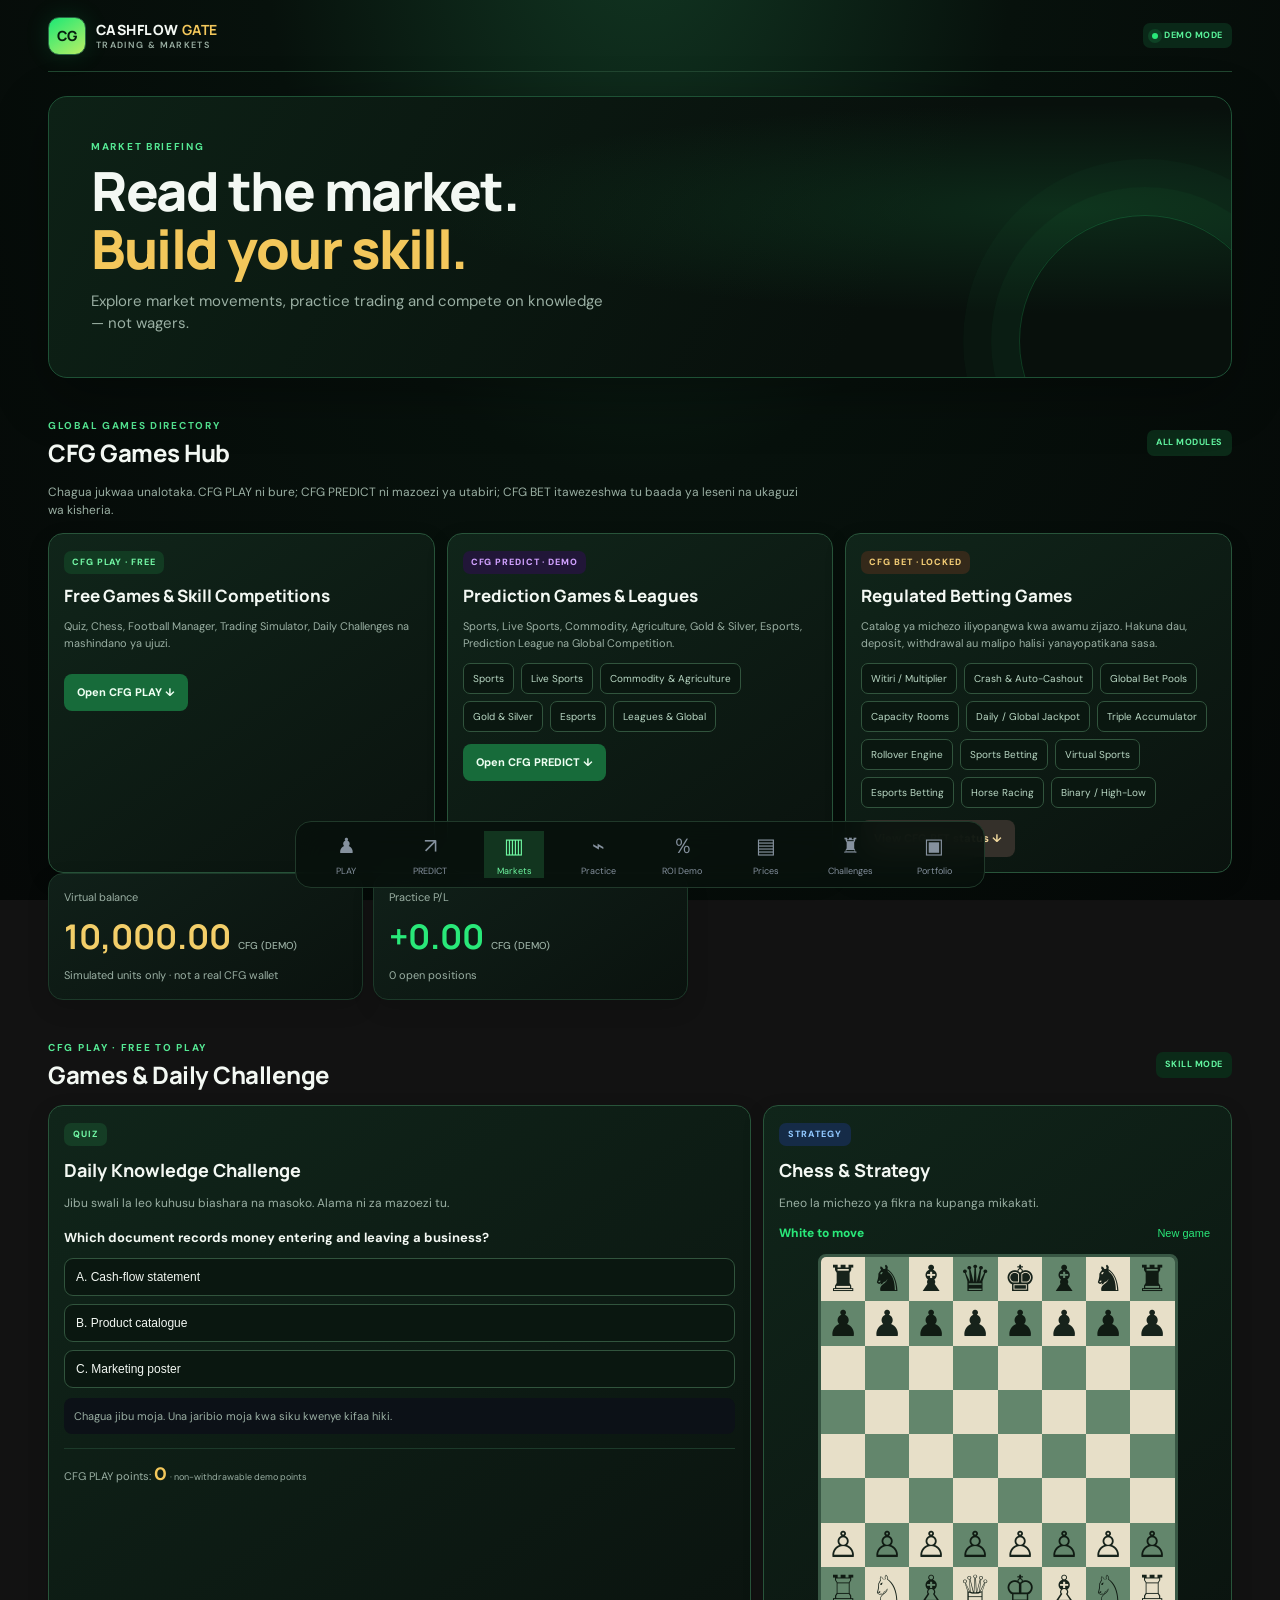
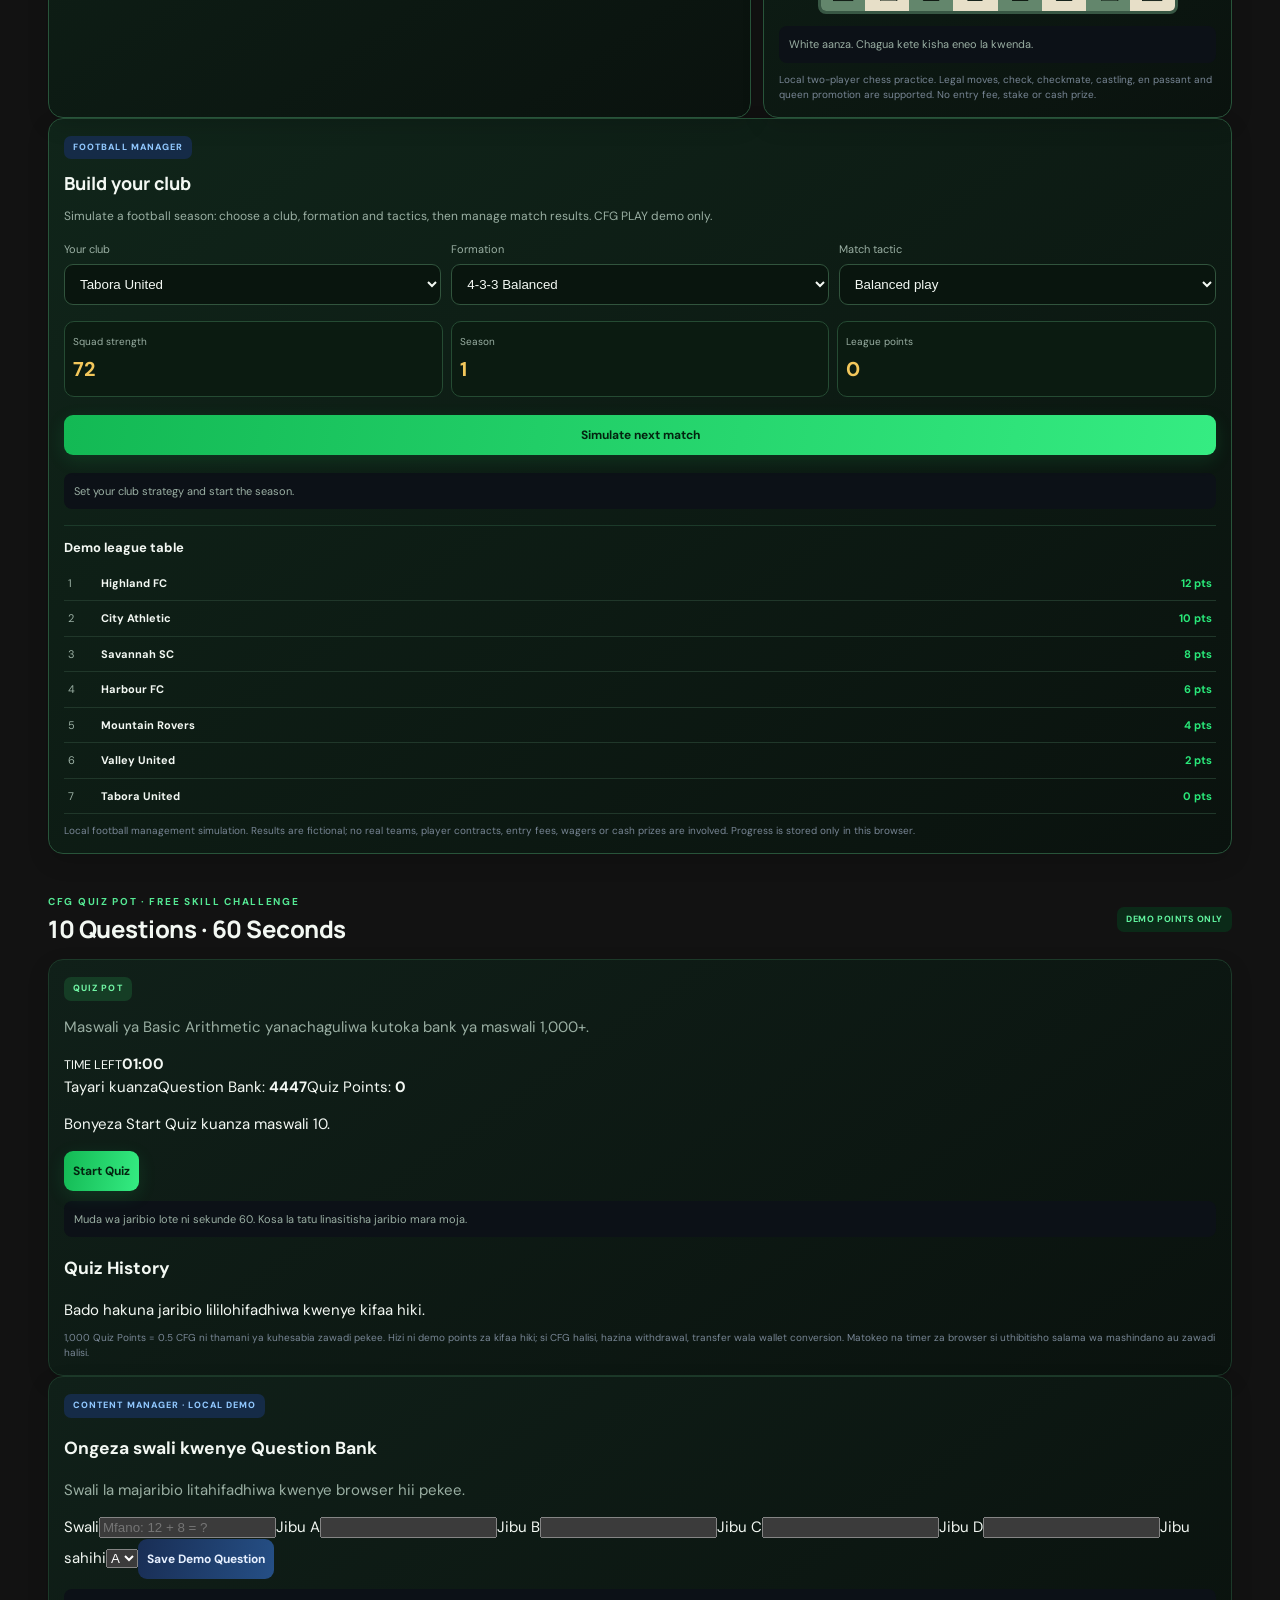
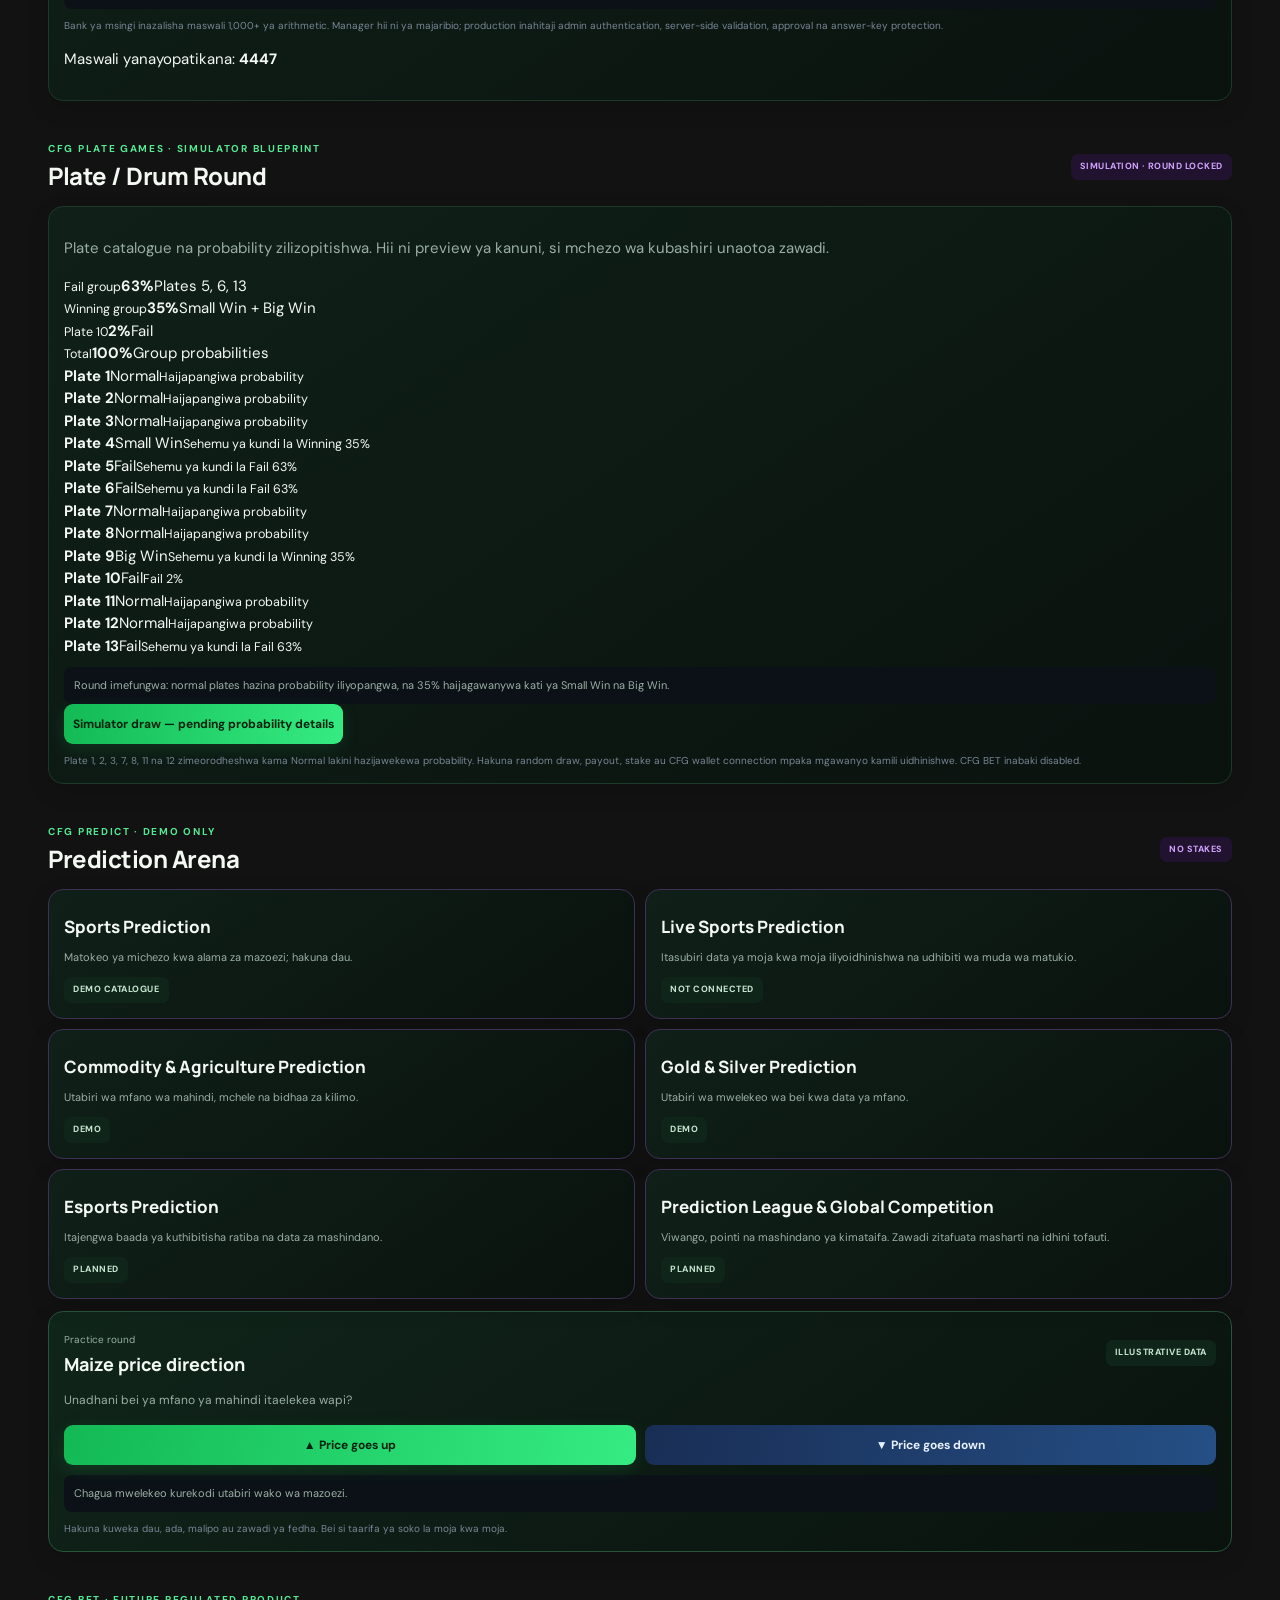
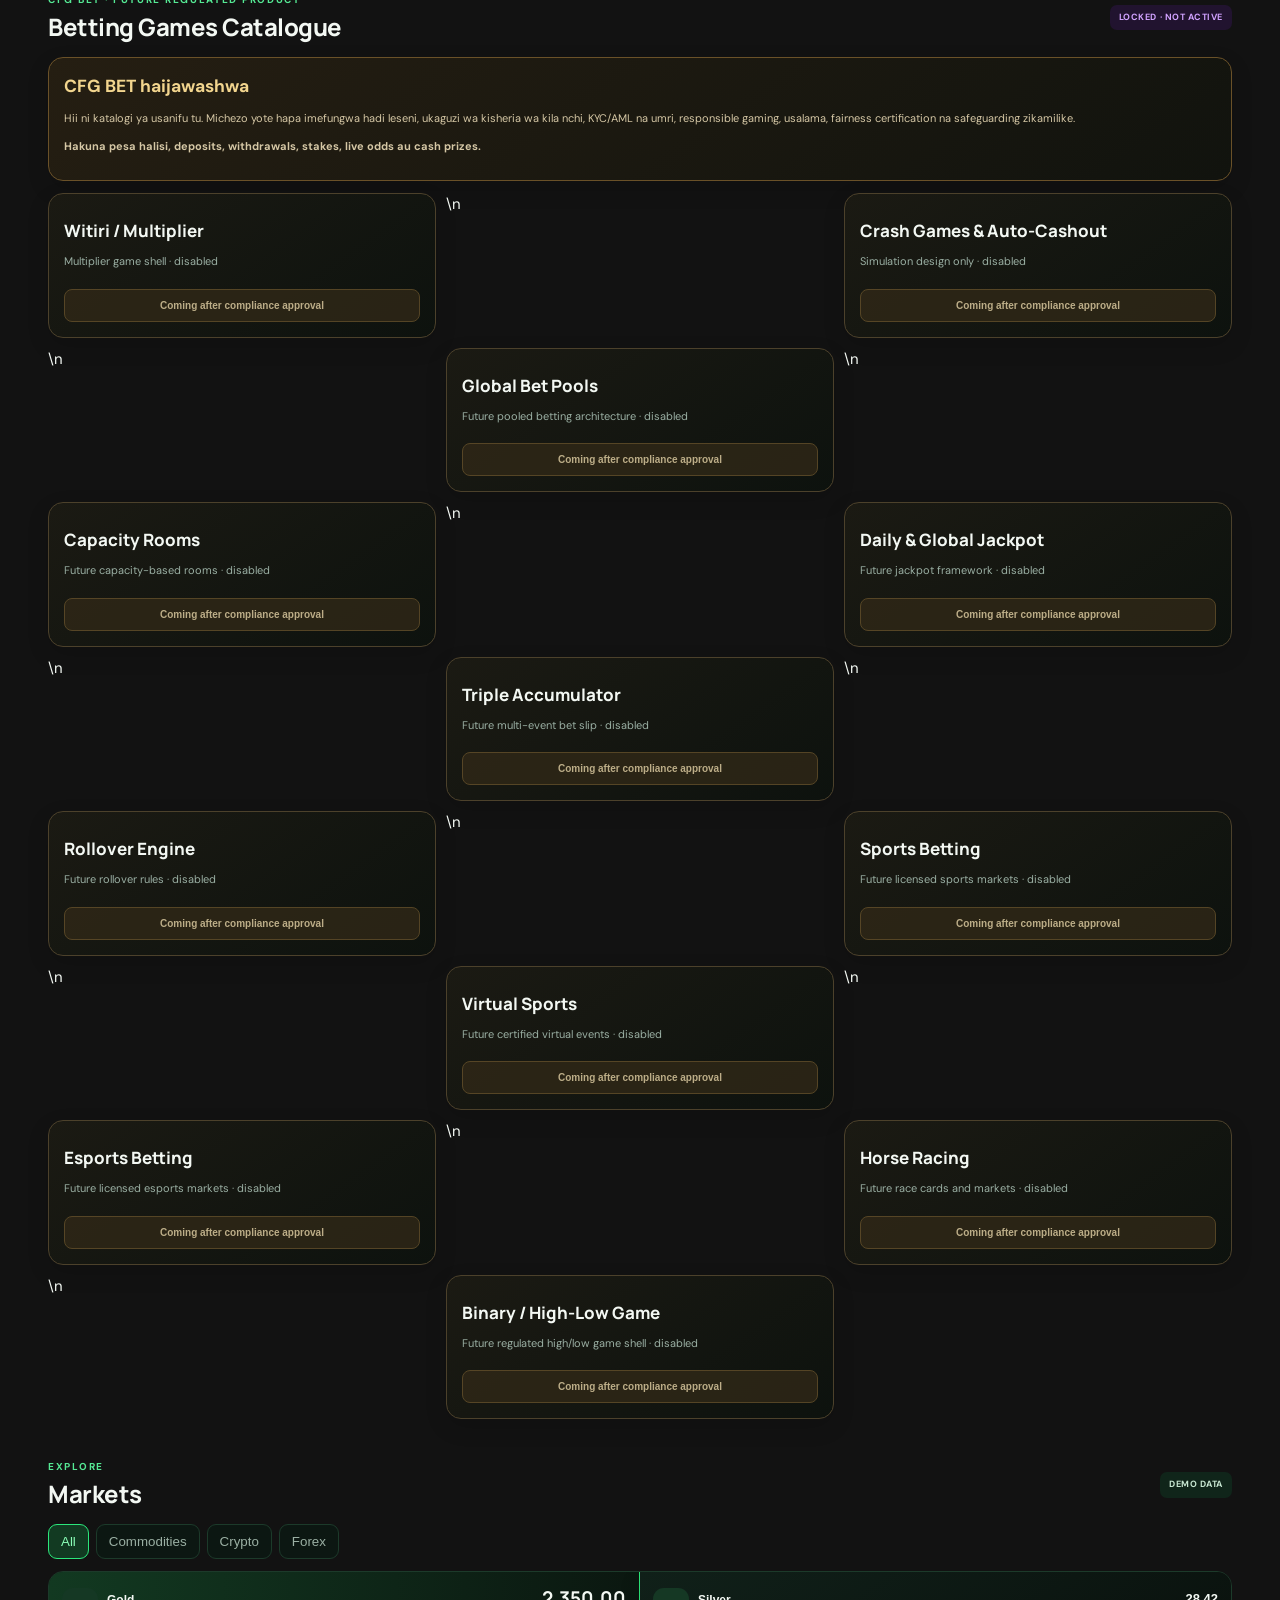
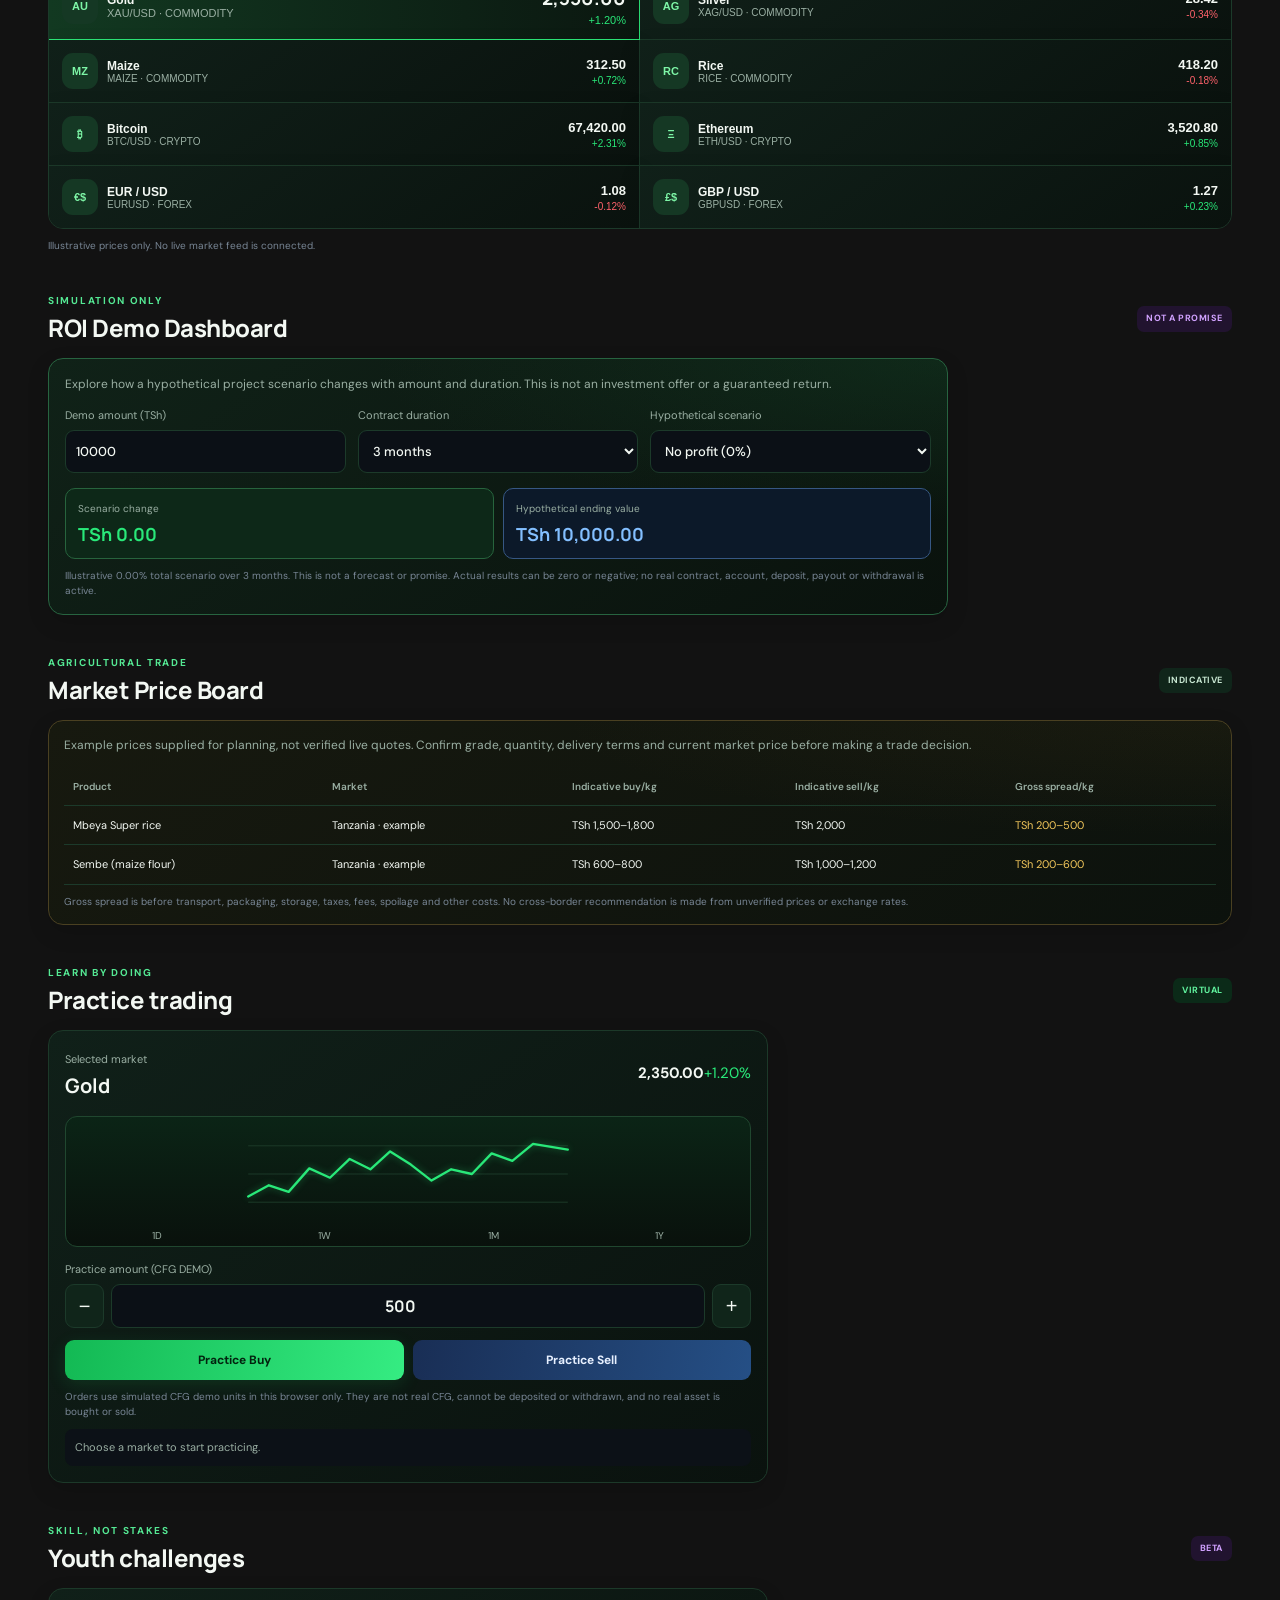
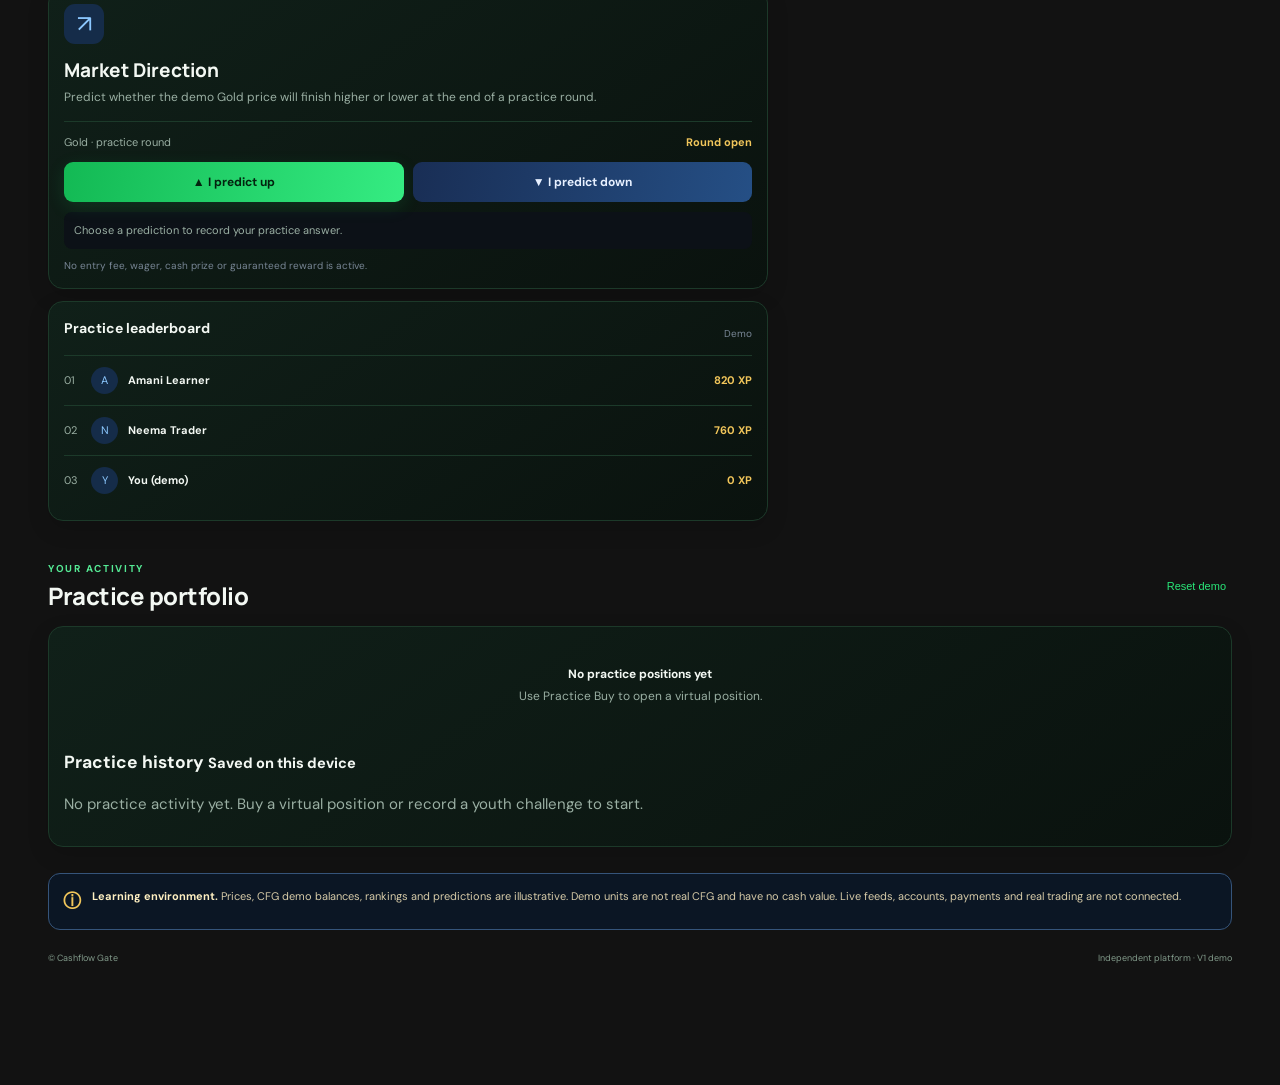
==== commit 9e26e26e: "Add CFG Quiz Pot and Plate Games UI" ====
--- a/index.html
+++ b/index.html
@@ -1,5 +1,5 @@
 <!doctype html>
-<html lang="en"><head><meta charset="utf-8"><meta name="viewport" content="width=device-width,initial-scale=1"><meta name="theme-color" content="#080b0f"><meta name="description" content="Cashflow Gate Trading — markets learning, virtual trading and skill-based youth challenges."><title>Cashflow Gate Trading</title><link rel="stylesheet" href="styles.css"><script src="app.js" defer></script></head>
+<html lang="en"><head><meta charset="utf-8"><meta name="viewport" content="width=device-width,initial-scale=1"><meta name="theme-color" content="#080b0f"><meta name="description" content="Cashflow Gate Trading — markets learning, virtual trading and skill-based youth challenges."><title>Cashflow Gate Trading</title><link rel="stylesheet" href="styles.css"><script src="app.js" defer></script><script src="cfg-quiz-plate.js" defer></script></head>
 <body><div class="shell"><header class="top"><a class="brand" href="#markets"><span class="mark">CG</span><span>CASHFLOW <b>GATE</b><small>TRADING & MARKETS</small></span></a><span class="mode"><i></i> DEMO MODE</span></header>
 <main><section class="hero"><p class="eyebrow">MARKET BRIEFING</p><h1>Read the market.<br><em>Build your skill.</em></h1><p class="muted">Explore market movements, practice trading and compete on knowledge — not wagers.</p></section>
 
@@ -23,6 +23,20 @@
 <div class="managerTable"><h4>Demo league table</h4><div id="fmTable"></div></div>
 <p class="fine">Local football management simulation. Results are fictional; no real teams, player contracts, entry fees, wagers or cash prizes are involved. Progress is stored only in this browser.</p>
 </article></section>
+<section class="section" id="cfg-quiz-pot"><div class="heading"><div><p class="eyebrow">CFG QUIZ POT · FREE SKILL CHALLENGE</p><h2>10 Questions · 60 Seconds</h2></div><span class="tag greenTag">DEMO POINTS ONLY</span></div>
+<article class="card quizPotCard"><div class="quizPotTop"><div><span class="playBadge">QUIZ POT</span><p class="muted">Maswali ya Basic Arithmetic yanachaguliwa kutoka bank ya maswali 1,000+.</p></div><div class="quizTimer"><small>TIME LEFT</small><strong id="quizPotTimer">01:00</strong></div></div>
+<div class="quizPotStats"><span id="quizPotProgress">Tayari kuanza</span><span>Question Bank: <b id="quizBankCount">—</b></span><span>Quiz Points: <b id="quizPotPoints">0</b></span></div>
+<p id="quizPotQuestion" class="quizPotQuestion">Bonyeza Start Quiz kuanza maswali 10.</p><div id="quizPotAnswers" class="quizPotAnswers"></div><button type="button" class="buy" id="quizPotStart">Start Quiz</button>
+<p id="quizPotMessage" class="message" role="status">Muda wa jaribio lote ni sekunde 60. Kosa la tatu linasitisha jaribio mara moja.</p><p id="quizPotResult" class="quizPotResult" hidden></p><div class="quizHistory"><h3>Quiz History</h3><div id="quizPotHistory"></div></div>
+<p class="fine">1,000 Quiz Points = 0.5 CFG ni thamani ya kuhesabia zawadi pekee. Hizi ni demo points za kifaa hiki; si CFG halisi, hazina withdrawal, transfer wala wallet conversion. Matokeo na timer za browser si uthibitisho salama wa mashindano au zawadi halisi.</p></article>
+<article class="card quizManagerCard"><div class="playBadge blueBadge">CONTENT MANAGER · LOCAL DEMO</div><h3>Ongeza swali kwenye Question Bank</h3><p class="muted">Swali la majaribio litahifadhiwa kwenye browser hii pekee.</p>
+<form id="quizQuestionForm" class="quizQuestionForm"><label>Swali<input name="question" required maxlength="240" placeholder="Mfano: 12 + 8 = ?"></label><label>Jibu A<input name="option1" required></label><label>Jibu B<input name="option2" required></label><label>Jibu C<input name="option3" required></label><label>Jibu D<input name="option4" required></label><label>Jibu sahihi<select name="correct"><option value="0">A</option><option value="1">B</option><option value="2">C</option><option value="3">D</option></select></label><button type="submit" class="sell">Save Demo Question</button></form>
+<p id="quizManagerMessage" class="message" role="status"></p><p class="fine">Bank ya msingi inazalisha maswali 1,000+ ya arithmetic. Manager hii ni ya majaribio; production inahitaji admin authentication, server-side validation, approval na answer-key protection.</p><p>Maswali yanayopatikana: <b id="quizManagerCount">—</b></p></article></section>
+<section class="section" id="cfg-plate-games"><div class="heading"><div><p class="eyebrow">CFG PLATE GAMES · SIMULATOR BLUEPRINT</p><h2>Plate / Drum Round</h2></div><span class="tag purple">SIMULATION · ROUND LOCKED</span></div>
+<article class="card plateCard"><p class="muted">Plate catalogue na probability zilizopitishwa. Hii ni preview ya kanuni, si mchezo wa kubashiri unaotoa zawadi.</p>
+<div class="plateProbabilitySummary"><div><small>Fail group</small><strong>63%</strong><span>Plates 5, 6, 13</span></div><div><small>Winning group</small><strong>35%</strong><span>Small Win + Big Win</span></div><div><small>Plate 10</small><strong>2%</strong><span>Fail</span></div><div><small>Total</small><strong>100%</strong><span>Group probabilities</span></div></div>
+<div id="plateProbabilityList" class="plateProbabilityList"></div><p id="plateSimulatorMessage" class="message" role="status">Round imefungwa: normal plates hazina probability iliyopangwa, na 35% haijagawanywa kati ya Small Win na Big Win.</p><button type="button" class="buy" id="plateSimulatorStart" disabled aria-disabled="true">Simulator draw — pending probability details</button>
+<p class="fine">Plate 1, 2, 3, 7, 8, 11 na 12 zimeorodheshwa kama Normal lakini hazijawekewa probability. Hakuna random draw, payout, stake au CFG wallet connection mpaka mgawanyo kamili uidhinishwe. CFG BET inabaki disabled.</p></article></section>
 <section class="section" id="cfg-predict"><div class="heading"><div><p class="eyebrow">CFG PREDICT · DEMO ONLY</p><h2>Prediction Arena</h2></div><span class="tag purple">NO STAKES</span></div><div class="predictionCatalog">
 <article class="card predictionItem" id="predict-sports"><h3>Sports Prediction</h3><p>Matokeo ya michezo kwa alama za mazoezi; hakuna dau.</p><span class="tag">DEMO CATALOGUE</span></article>
 <article class="card predictionItem" id="predict-live"><h3>Live Sports Prediction</h3><p>Itasubiri data ya moja kwa moja iliyoidhinishwa na udhibiti wa muda wa matukio.</p><span class="tag">NOT CONNECTED</span></article>
--- a/styles.css
+++ b/styles.css
@@ -98,3 +98,8 @@
 .fmRow{display:grid;grid-template-columns:24px 1fr auto;gap:9px;align-items:center;padding:9px 4px;border-bottom:1px solid #20372a;font-size:11px}
 .fmRow>span{color:var(--muted)}.fmRow strong{color:var(--green)}
 @media(min-width:700px){.managerControls{grid-template-columns:repeat(3,minmax(0,1fr))}}
+
+
+/* CFG Games Hub, prediction directory and compliance-gated betting catalogue */
+.hubIntro{font-size:12px;max-width:760px;margin:0 0 14px}.hubGrid{display:grid;grid-template-columns:1fr;gap:12px}.hubCard{border-color:#28543a;background:linear-gradient(145deg,#10251a,#0a120e)}.hubCard h3,.predictionItem h3,.betItem h3{font:750 17px Manrope,sans-serif;margin:10px 0 6px}.hubCard p,.predictionItem p,.betItem p{font-size:11px;color:var(--muted)}.hubLabel{display:inline-flex;padding:5px 8px;border-radius:7px;font-size:9px;font-weight:800;letter-spacing:.1em}.playLabel{background:#123b22;color:#72f5a4}.predictLabel{background:#211638;color:#d1a2ff}.betLabel{background:#34291a;color:#f2cc75}.hubLink{display:inline-flex;margin-top:12px;padding:10px 13px;border-radius:8px;background:#176b3a;color:#effff3;text-decoration:none;font-size:11px;font-weight:800}.lockedLink{background:#34302a;color:#f2d99e}.hubLinks{display:flex;flex-wrap:wrap;gap:7px;margin-top:12px}.hubLinks a{border:1px solid #31543d;background:#0a1710;color:#b9d8c4;text-decoration:none;border-radius:7px;padding:7px 9px;font-size:10px}.predictionCatalog,.betCatalog{display:grid;grid-template-columns:1fr;gap:10px;margin-bottom:12px}.predictionItem{scroll-margin-top:18px;border-color:#3d3156}.betNotice{border-color:#6a5128;background:linear-gradient(145deg,#251e12,#11130e);margin-bottom:12px}.betNotice h3{margin:0 0 8px;color:#f2d58e}.betNotice p{font-size:11px;color:#d5c7a5}.betItem{scroll-margin-top:18px;border-color:#4c412b;background:linear-gradient(145deg,#1b1a13,#0d120e)}.betItem button{width:100%;margin-top:8px;border:1px solid #66512b;border-radius:8px;padding:10px;background:#302817;color:#e7d4a6;font-size:10px;font-weight:700;opacity:.8}.betItem button:disabled{cursor:not-allowed;opacity:.8}
+@media(min-width:700px){.hubGrid{grid-template-columns:repeat(3,minmax(0,1fr))}.predictionCatalog{grid-template-columns:repeat(2,minmax(0,1fr))}.betCatalog{grid-template-columns:repeat(3,minmax(0,1fr))}.hubCard{min-height:280px}}
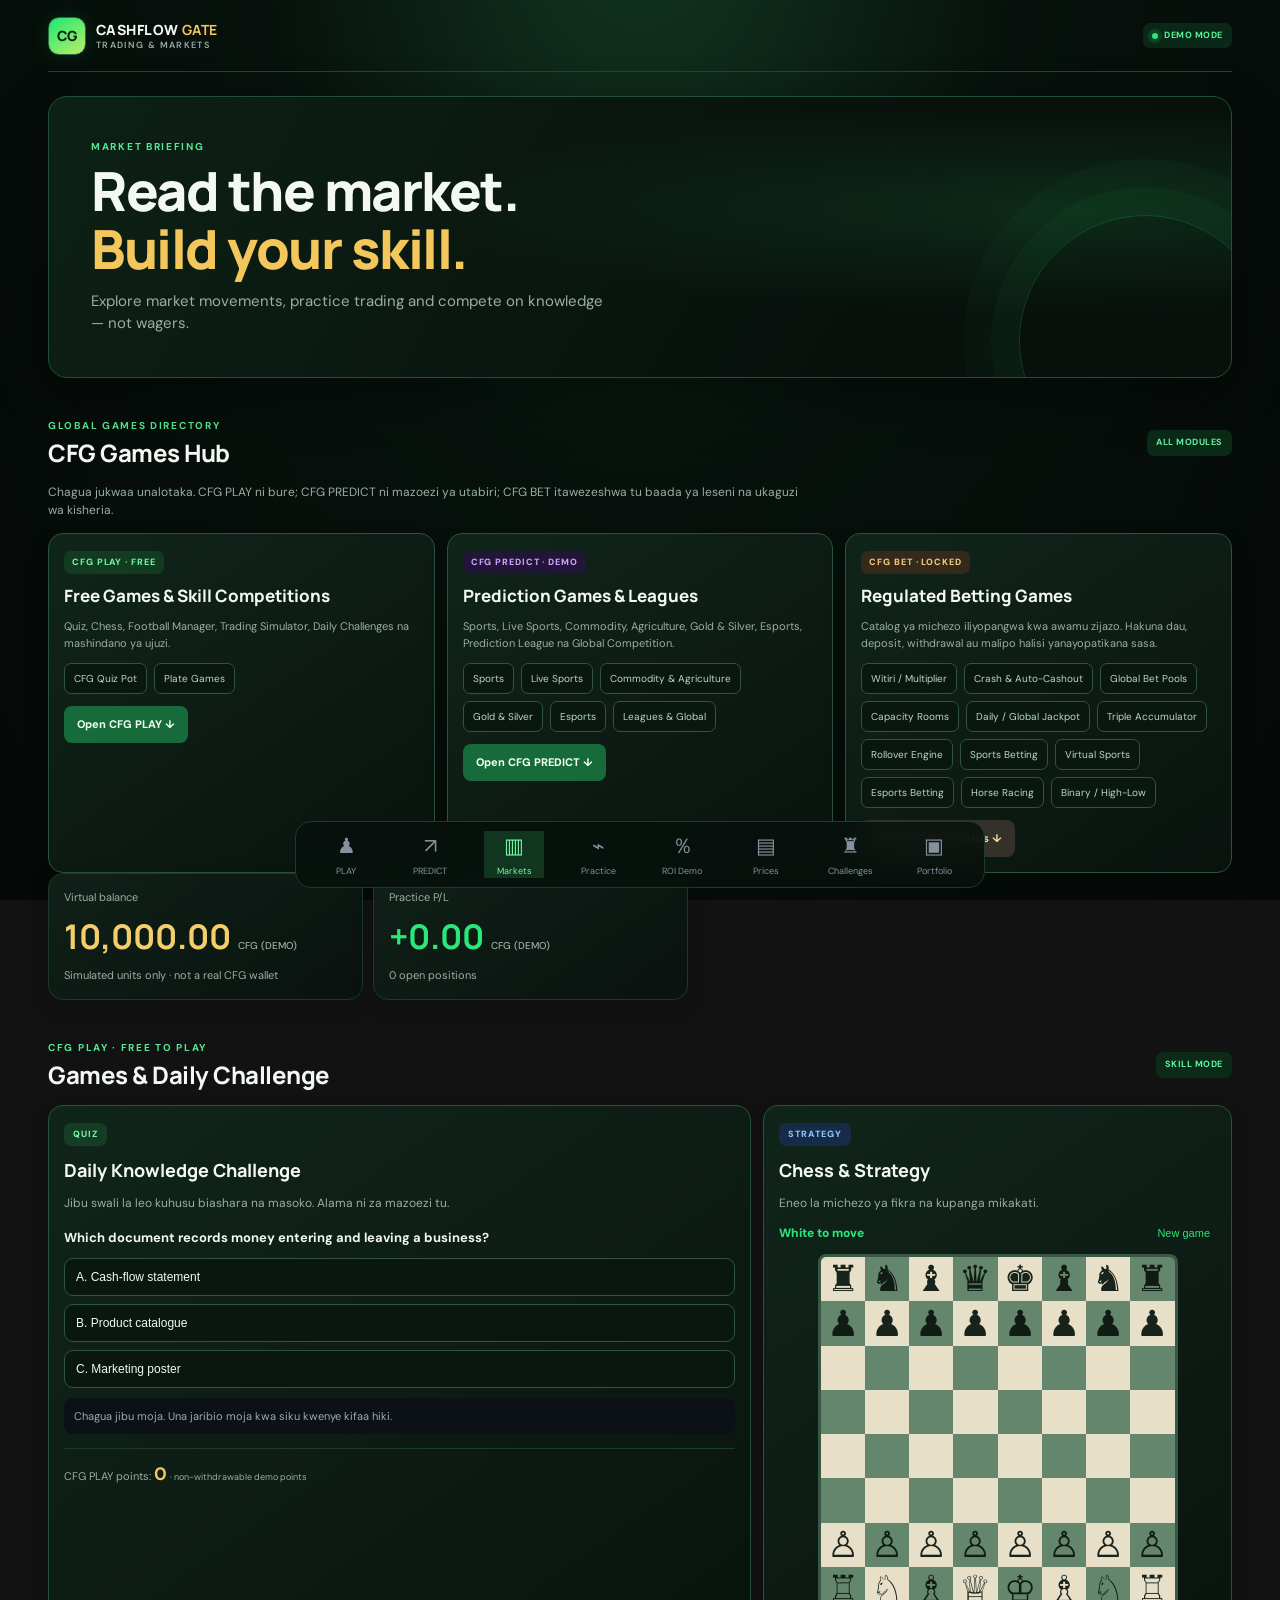
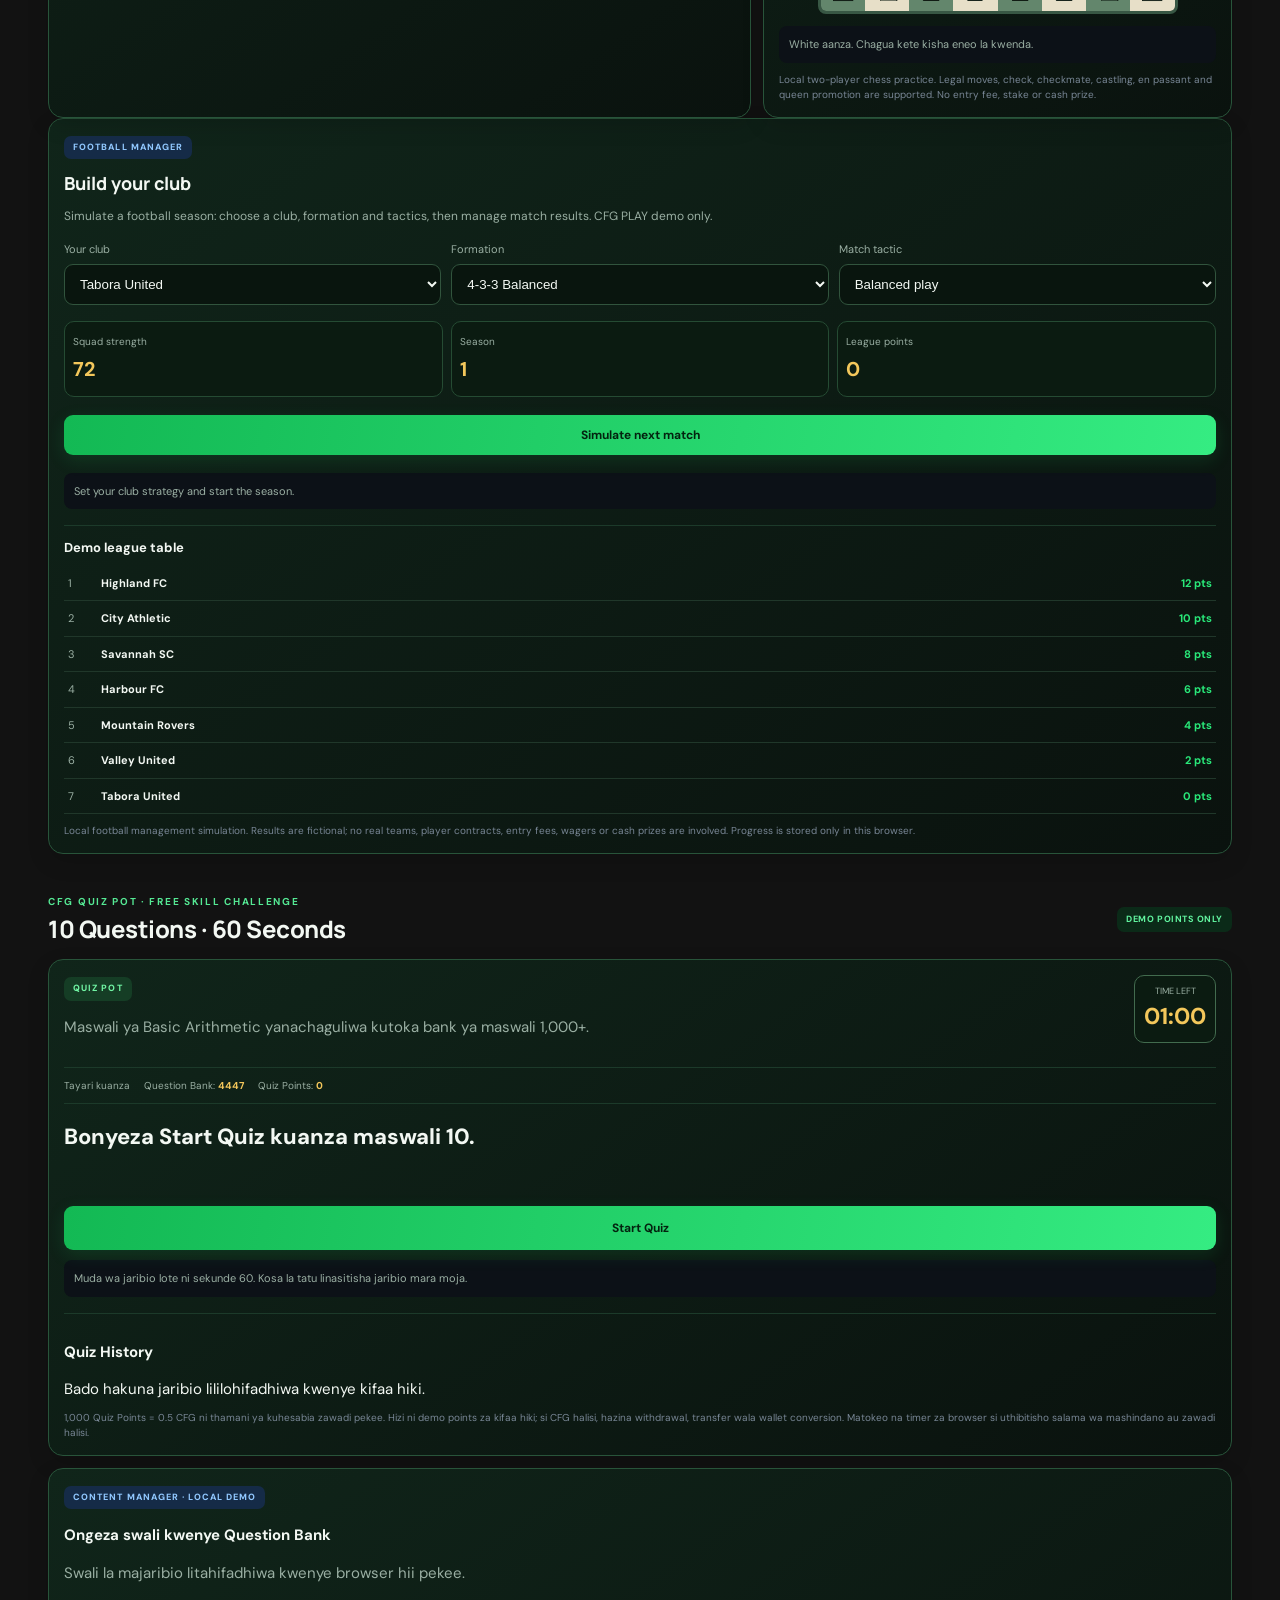
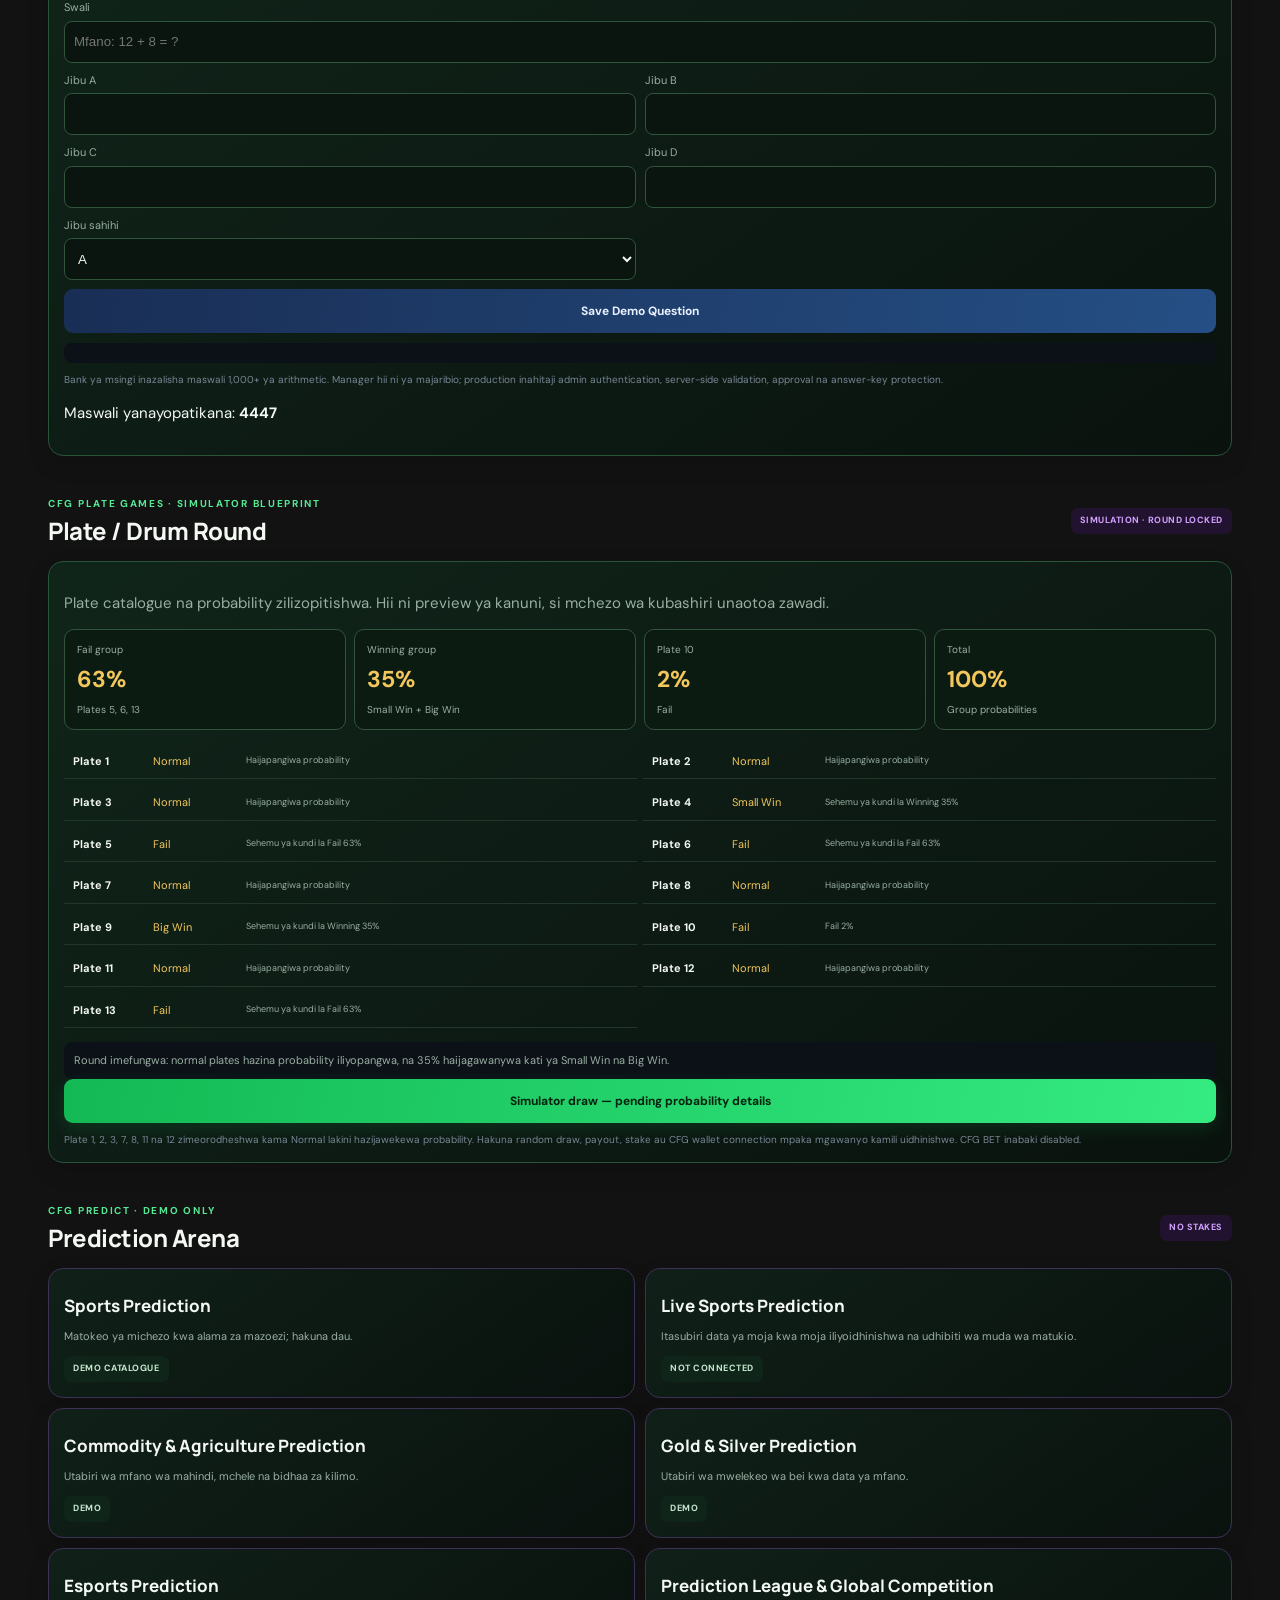
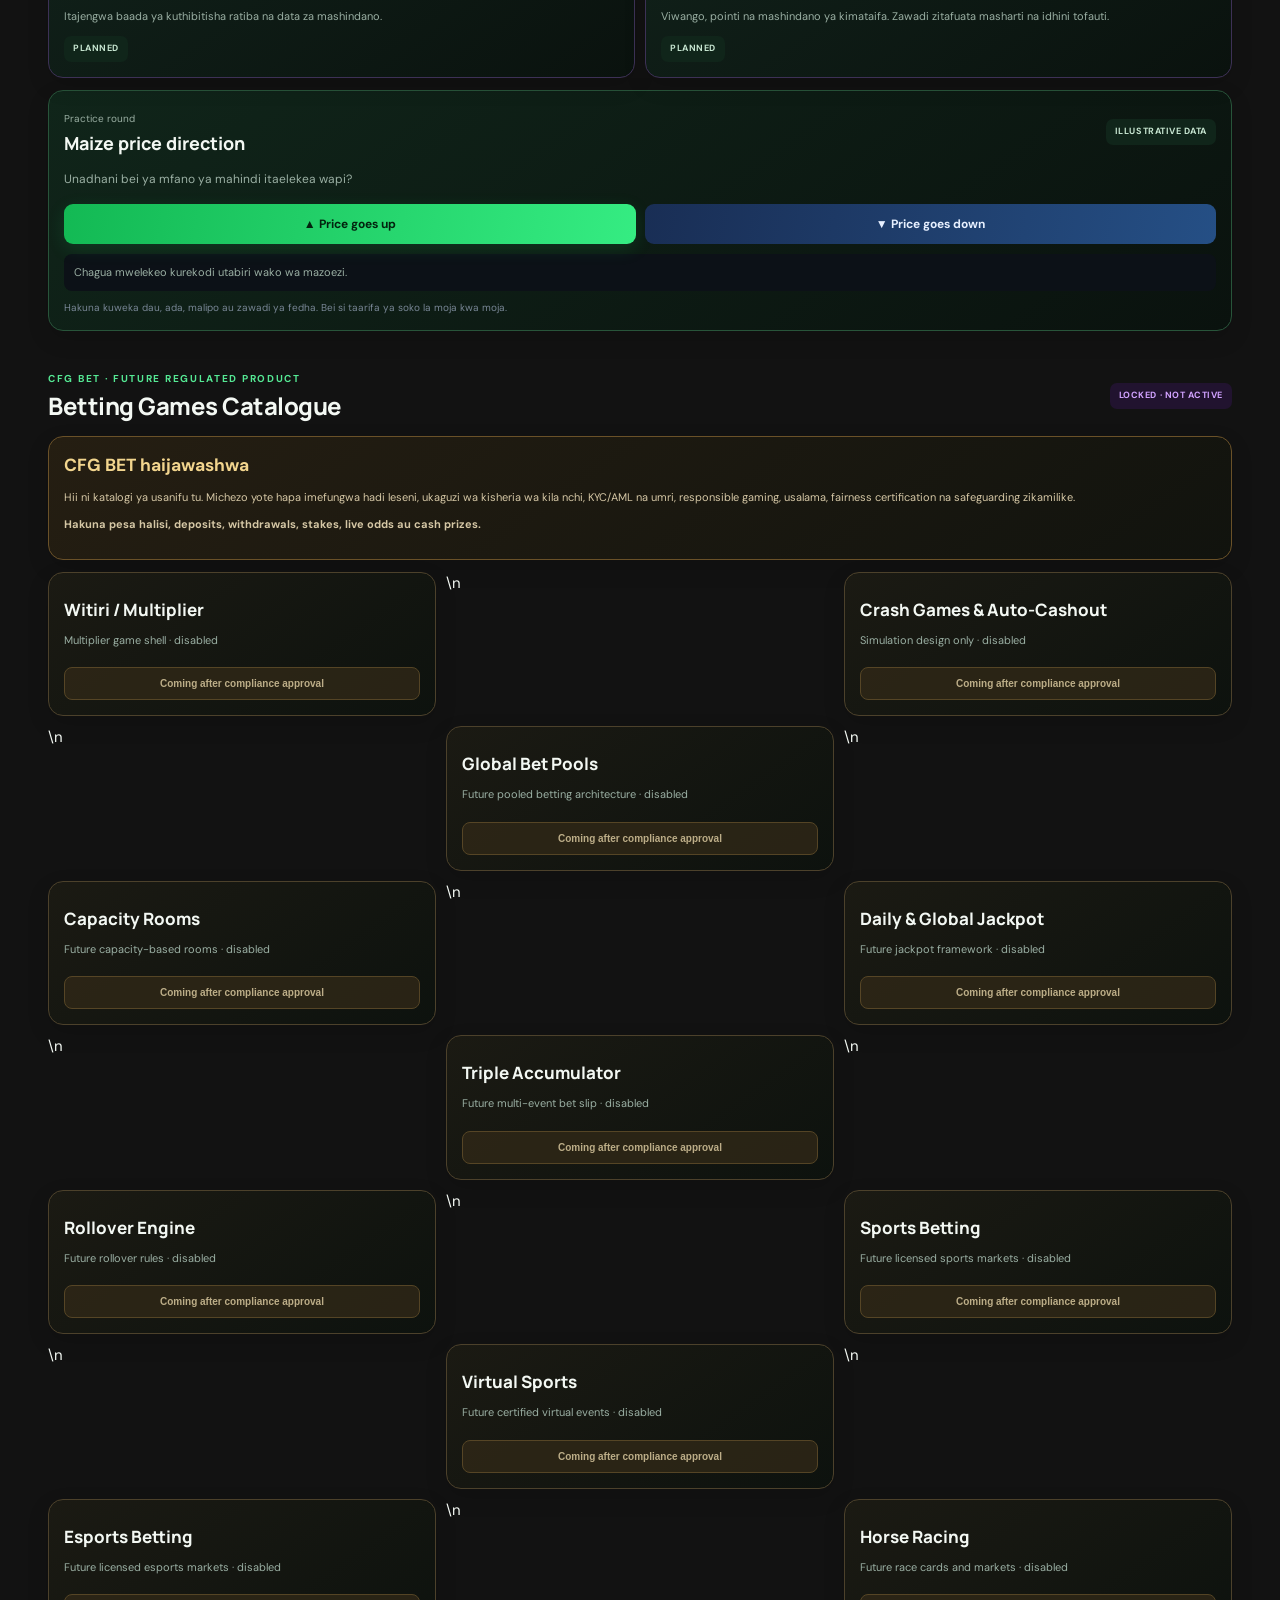
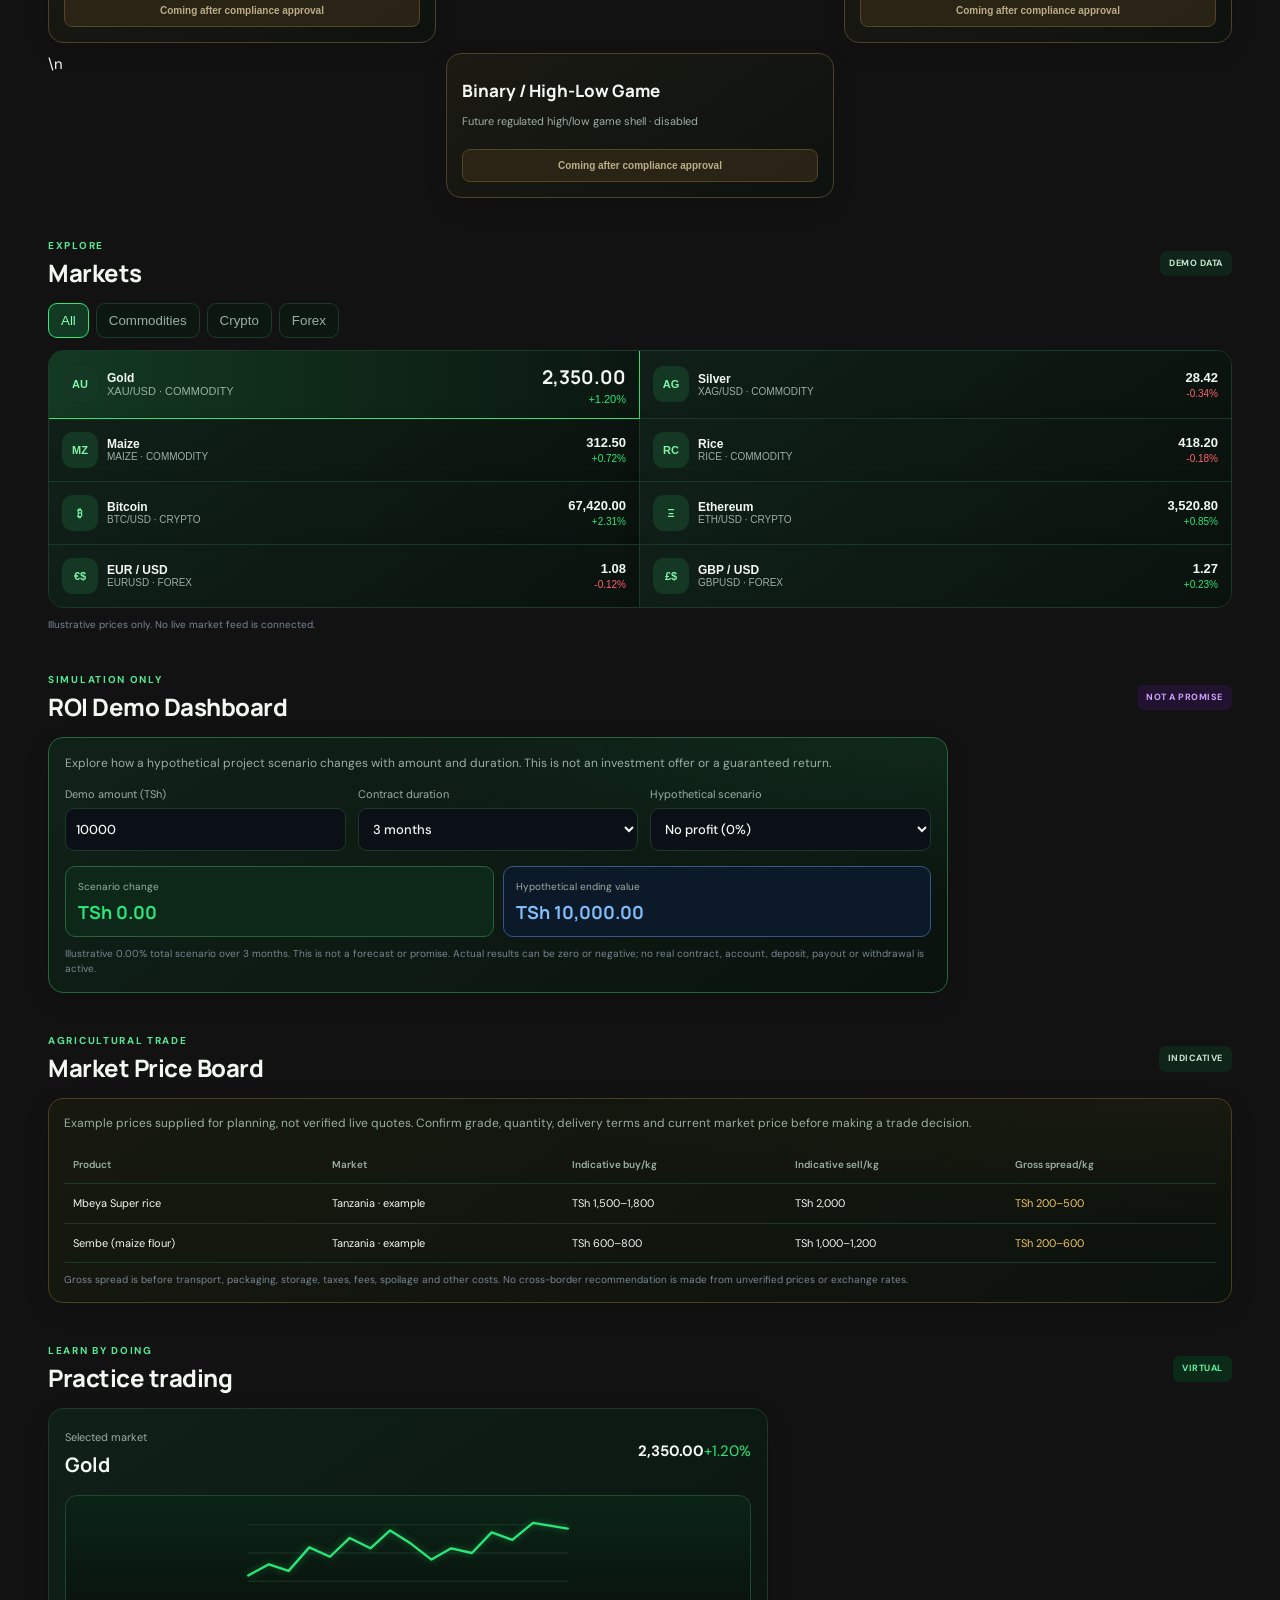
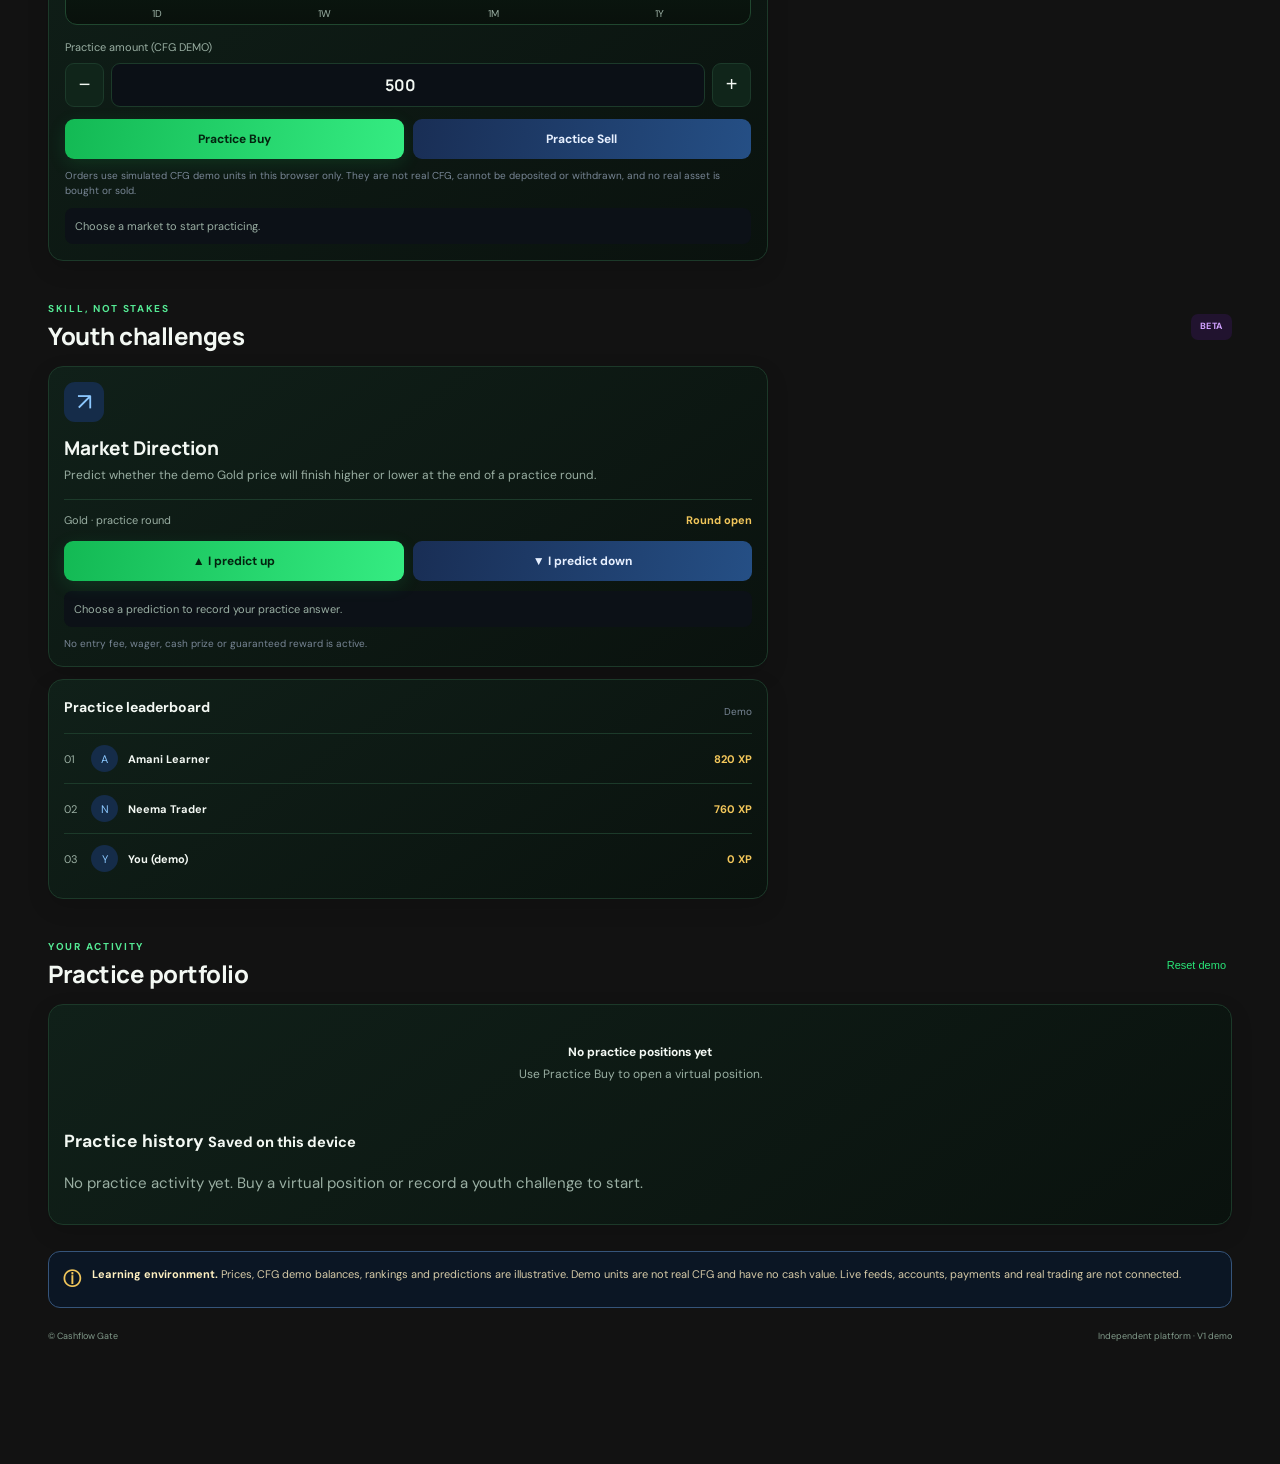
==== commit f155da90: "Link Quiz Pot and Plate Games from Games Hub" ====
--- a/index.html
+++ b/index.html
@@ -4,7 +4,7 @@
 <main><section class="hero"><p class="eyebrow">MARKET BRIEFING</p><h1>Read the market.<br><em>Build your skill.</em></h1><p class="muted">Explore market movements, practice trading and compete on knowledge — not wagers.</p></section>
 
 <section class="section" id="games-hub"><div class="heading"><div><p class="eyebrow">GLOBAL GAMES DIRECTORY</p><h2>CFG Games Hub</h2></div><span class="tag greenTag">ALL MODULES</span></div><p class="muted hubIntro">Chagua jukwaa unalotaka. CFG PLAY ni bure; CFG PREDICT ni mazoezi ya utabiri; CFG BET itawezeshwa tu baada ya leseni na ukaguzi wa kisheria.</p><div class="hubGrid">
-<article class="card hubCard"><span class="hubLabel playLabel">CFG PLAY · FREE</span><h3>Free Games & Skill Competitions</h3><p>Quiz, Chess, Football Manager, Trading Simulator, Daily Challenges na mashindano ya ujuzi.</p><a class="hubLink" href="#cfg-play">Open CFG PLAY ↓</a></article>
+<article class="card hubCard"><span class="hubLabel playLabel">CFG PLAY · FREE</span><h3>Free Games & Skill Competitions</h3><p>Quiz, Chess, Football Manager, Trading Simulator, Daily Challenges na mashindano ya ujuzi.</p><div class="hubLinks"><a href="#cfg-quiz-pot">CFG Quiz Pot</a><a href="#cfg-plate-games">Plate Games</a></div><a class="hubLink" href="#cfg-play">Open CFG PLAY ↓</a></article>
 <article class="card hubCard"><span class="hubLabel predictLabel">CFG PREDICT · DEMO</span><h3>Prediction Games & Leagues</h3><p>Sports, Live Sports, Commodity, Agriculture, Gold & Silver, Esports, Prediction League na Global Competition.</p><div class="hubLinks"><a href="#predict-sports">Sports</a><a href="#predict-live">Live Sports</a><a href="#predict-commodity">Commodity & Agriculture</a><a href="#predict-metals">Gold & Silver</a><a href="#predict-esports">Esports</a><a href="#predict-league">Leagues & Global</a></div><a class="hubLink" href="#cfg-predict">Open CFG PREDICT ↓</a></article>
 <article class="card hubCard"><span class="hubLabel betLabel">CFG BET · LOCKED</span><h3>Regulated Betting Games</h3><p>Catalog ya michezo iliyopangwa kwa awamu zijazo. Hakuna dau, deposit, withdrawal au malipo halisi yanayopatikana sasa.</p><div class="hubLinks"><a href="#bet-witiri">Witiri / Multiplier</a><a href="#bet-crash">Crash & Auto-Cashout</a><a href="#bet-pools">Global Bet Pools</a><a href="#bet-capacity">Capacity Rooms</a><a href="#bet-jackpot">Daily / Global Jackpot</a><a href="#bet-accumulator">Triple Accumulator</a><a href="#bet-rollover">Rollover Engine</a><a href="#bet-sports">Sports Betting</a><a href="#bet-virtual">Virtual Sports</a><a href="#bet-esports">Esports Betting</a><a href="#bet-horse">Horse Racing</a><a href="#bet-binary">Binary / High-Low</a></div><a class="hubLink lockedLink" href="#cfg-bet">View CFG BET status ↓</a></article>
 </div></section>
--- a/styles.css
+++ b/styles.css
@@ -103,3 +103,14 @@
 /* CFG Games Hub, prediction directory and compliance-gated betting catalogue */
 .hubIntro{font-size:12px;max-width:760px;margin:0 0 14px}.hubGrid{display:grid;grid-template-columns:1fr;gap:12px}.hubCard{border-color:#28543a;background:linear-gradient(145deg,#10251a,#0a120e)}.hubCard h3,.predictionItem h3,.betItem h3{font:750 17px Manrope,sans-serif;margin:10px 0 6px}.hubCard p,.predictionItem p,.betItem p{font-size:11px;color:var(--muted)}.hubLabel{display:inline-flex;padding:5px 8px;border-radius:7px;font-size:9px;font-weight:800;letter-spacing:.1em}.playLabel{background:#123b22;color:#72f5a4}.predictLabel{background:#211638;color:#d1a2ff}.betLabel{background:#34291a;color:#f2cc75}.hubLink{display:inline-flex;margin-top:12px;padding:10px 13px;border-radius:8px;background:#176b3a;color:#effff3;text-decoration:none;font-size:11px;font-weight:800}.lockedLink{background:#34302a;color:#f2d99e}.hubLinks{display:flex;flex-wrap:wrap;gap:7px;margin-top:12px}.hubLinks a{border:1px solid #31543d;background:#0a1710;color:#b9d8c4;text-decoration:none;border-radius:7px;padding:7px 9px;font-size:10px}.predictionCatalog,.betCatalog{display:grid;grid-template-columns:1fr;gap:10px;margin-bottom:12px}.predictionItem{scroll-margin-top:18px;border-color:#3d3156}.betNotice{border-color:#6a5128;background:linear-gradient(145deg,#251e12,#11130e);margin-bottom:12px}.betNotice h3{margin:0 0 8px;color:#f2d58e}.betNotice p{font-size:11px;color:#d5c7a5}.betItem{scroll-margin-top:18px;border-color:#4c412b;background:linear-gradient(145deg,#1b1a13,#0d120e)}.betItem button{width:100%;margin-top:8px;border:1px solid #66512b;border-radius:8px;padding:10px;background:#302817;color:#e7d4a6;font-size:10px;font-weight:700;opacity:.8}.betItem button:disabled{cursor:not-allowed;opacity:.8}
 @media(min-width:700px){.hubGrid{grid-template-columns:repeat(3,minmax(0,1fr))}.predictionCatalog{grid-template-columns:repeat(2,minmax(0,1fr))}.betCatalog{grid-template-columns:repeat(3,minmax(0,1fr))}.hubCard{min-height:280px}}
+
+/* CFG Quiz Pot and Plate Games V1 — mobile-first demo */
+.quizPotCard,.quizManagerCard,.plateCard{margin-bottom:12px;border-color:#28543a;background:linear-gradient(145deg,#10251a,#0a120e)}
+.quizPotTop{display:flex;justify-content:space-between;align-items:flex-start;gap:12px}.quizTimer{min-width:82px;text-align:center;padding:9px;border:1px solid #426b4e;border-radius:10px;background:#0b1b11}.quizTimer small{display:block;color:var(--muted);font-size:9px}.quizTimer strong{font-size:23px;color:var(--gold);font-variant-numeric:tabular-nums}
+.quizPotStats{display:flex;flex-wrap:wrap;gap:8px 14px;margin:14px 0;padding:10px 0;border-top:1px solid var(--line);border-bottom:1px solid var(--line);font-size:10px;color:var(--muted)}.quizPotStats b{color:var(--gold)}
+.quizPotQuestion{font-size:clamp(17px,3vw,22px);font-weight:800;min-height:54px;margin:16px 0}.quizPotAnswers{display:grid;grid-template-columns:1fr;gap:8px;margin:12px 0 16px}.quizPotAnswer{width:100%;text-align:left;padding:13px;border:1px solid #31543d;border-radius:9px;background:#0a1710;color:var(--text);font-weight:700}.quizPotAnswer:active{border-color:var(--green);background:#12351f}
+.quizPotCard #quizPotStart,.quizManagerCard button,.plateCard button{width:100%;min-height:44px}.quizPotResult{padding:12px;border:1px solid #31543d;border-radius:9px;color:var(--green);font-weight:700}.quizHistory{margin-top:16px;border-top:1px solid var(--line);padding-top:12px}.quizHistory h3,.quizManagerCard h3{font-size:15px}.quizHistoryRow{display:flex;justify-content:space-between;gap:10px;padding:8px 0;border-bottom:1px solid #20372a;font-size:10px;color:var(--muted)}.quizHistoryRow strong{color:var(--gold);white-space:nowrap}
+.quizQuestionForm{display:grid;grid-template-columns:1fr;gap:9px}.quizQuestionForm label{display:grid;gap:5px;font-size:11px;color:var(--muted)}.quizQuestionForm input,.quizQuestionForm select{width:100%;min-height:42px;padding:9px;border:1px solid #31543d;border-radius:8px;background:#09150e;color:var(--text)}
+.plateProbabilitySummary{display:grid;grid-template-columns:repeat(2,minmax(0,1fr));gap:8px;margin:14px 0}.plateProbabilitySummary>div{padding:12px;border:1px solid #31543d;border-radius:10px;background:#0b1b11}.plateProbabilitySummary small,.plateProbabilitySummary span{display:block;color:var(--muted);font-size:10px}.plateProbabilitySummary strong{display:block;color:var(--gold);font-size:23px;margin:5px 0}
+.plateProbabilityList{display:grid;grid-template-columns:1fr;gap:6px;margin:14px 0}.plateProbabilityRow{display:grid;grid-template-columns:72px 85px 1fr;gap:8px;align-items:center;padding:9px;border-bottom:1px solid #20372a;font-size:11px}.plateProbabilityRow strong{color:var(--text)}.plateProbabilityRow span{color:var(--gold)}.plateProbabilityRow small{color:var(--muted);font-size:9px}
+@media(min-width:640px){.quizPotAnswers{grid-template-columns:1fr 1fr}.quizQuestionForm{grid-template-columns:repeat(2,minmax(0,1fr))}.quizQuestionForm label:first-child,.quizQuestionForm button{grid-column:1/-1}.plateProbabilitySummary{grid-template-columns:repeat(4,minmax(0,1fr))}.plateProbabilityList{grid-template-columns:repeat(2,minmax(0,1fr))}}
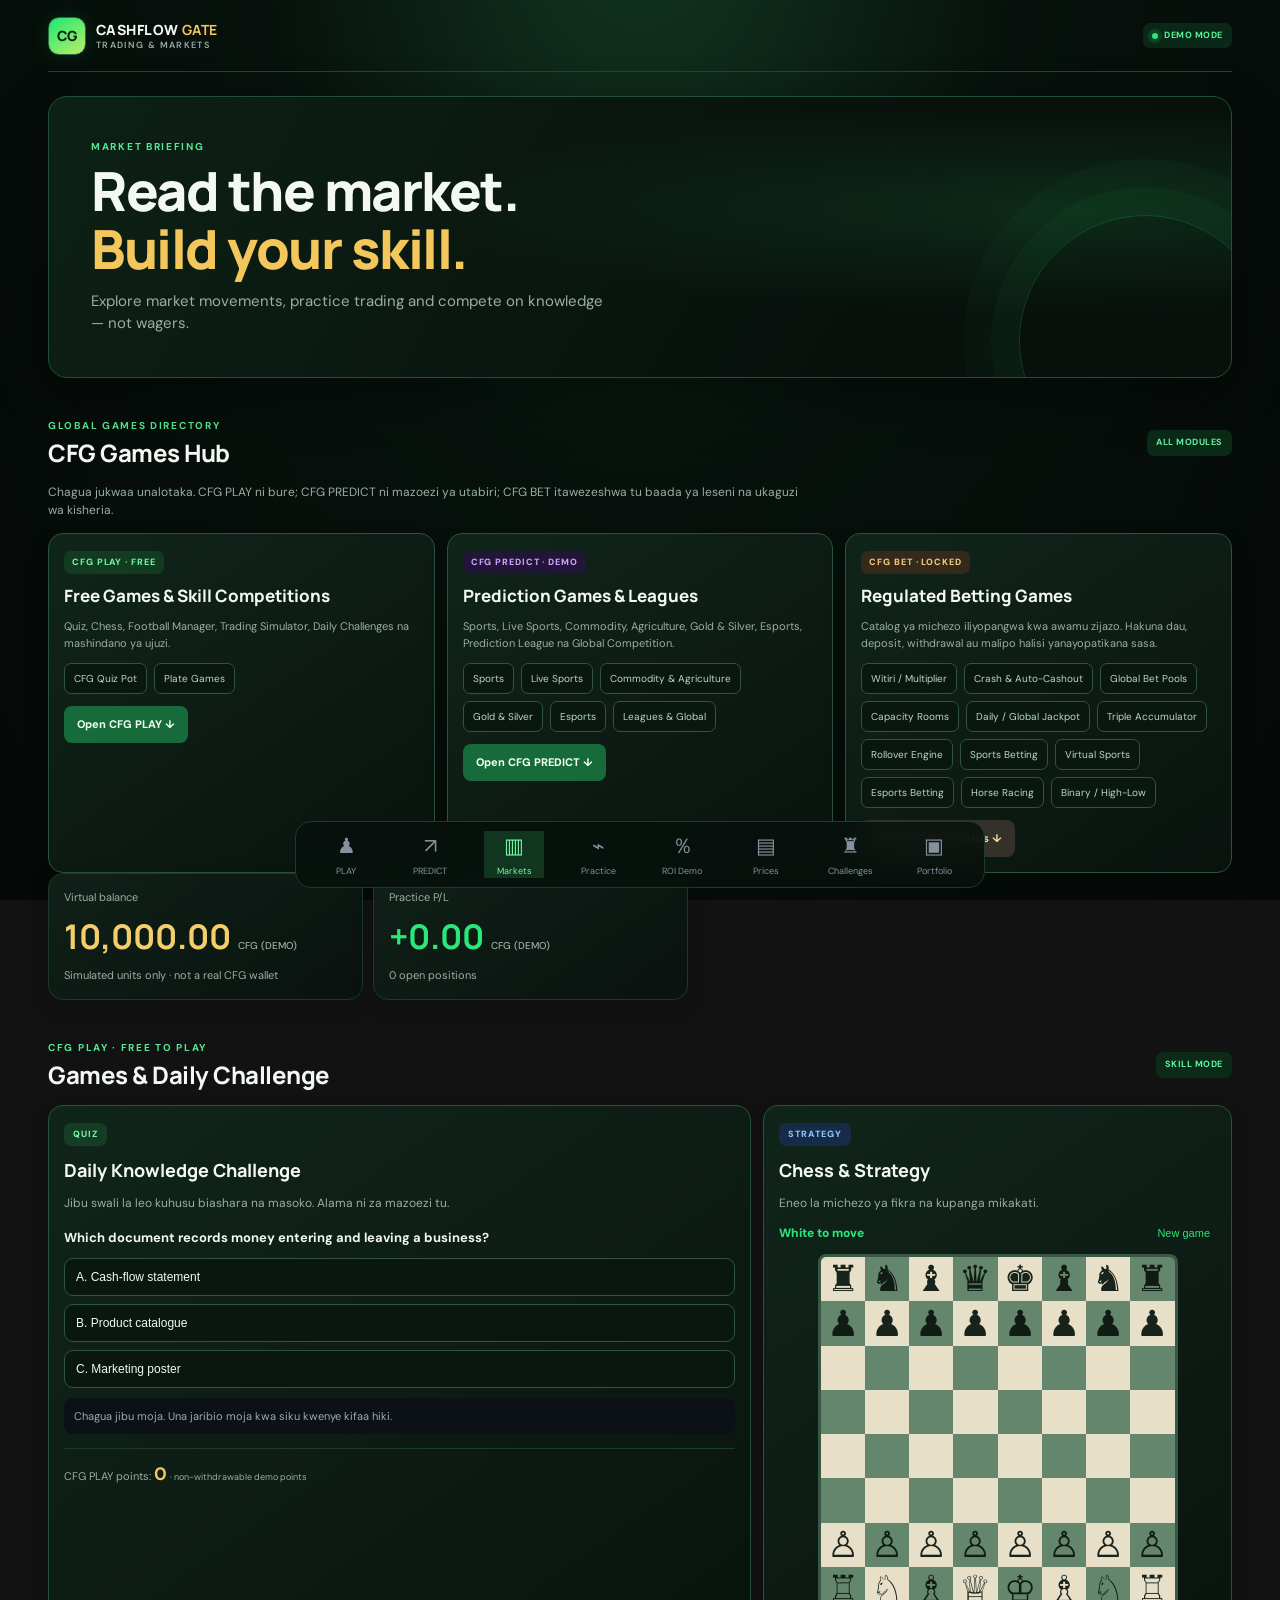
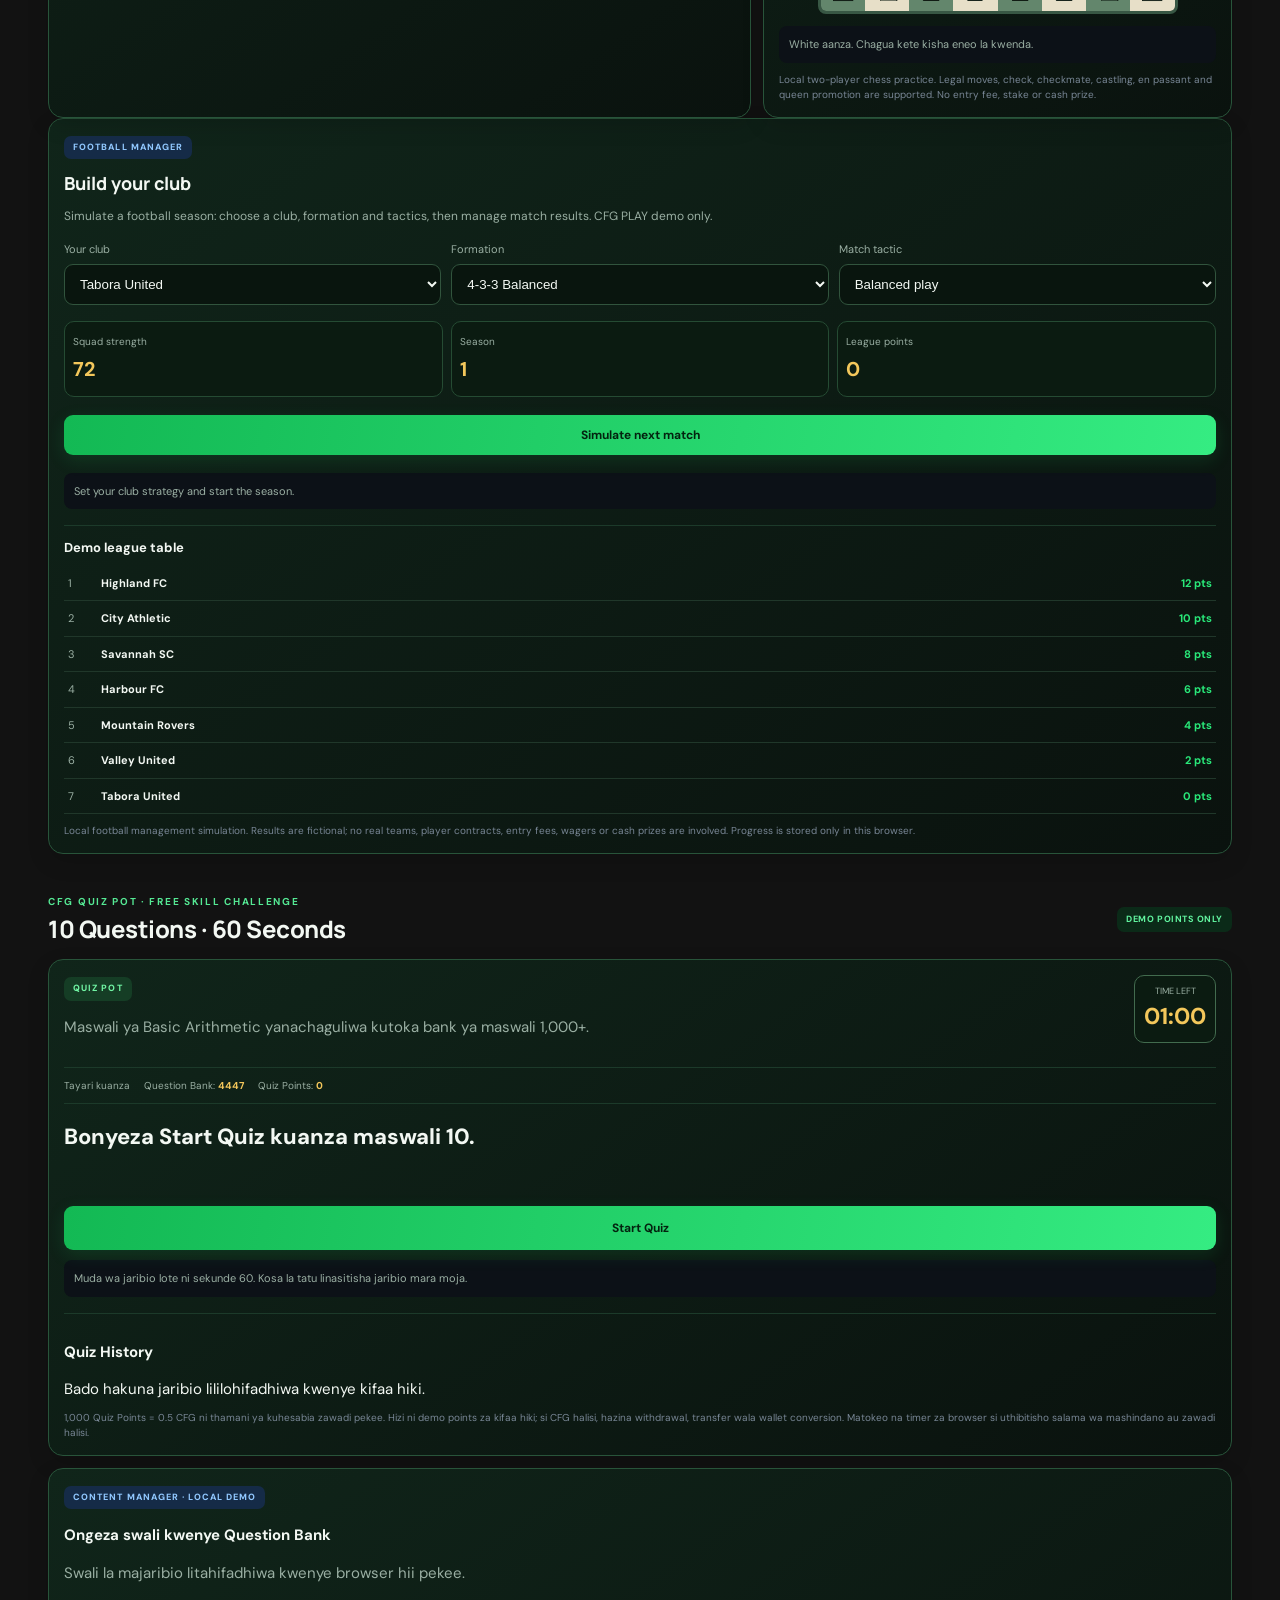
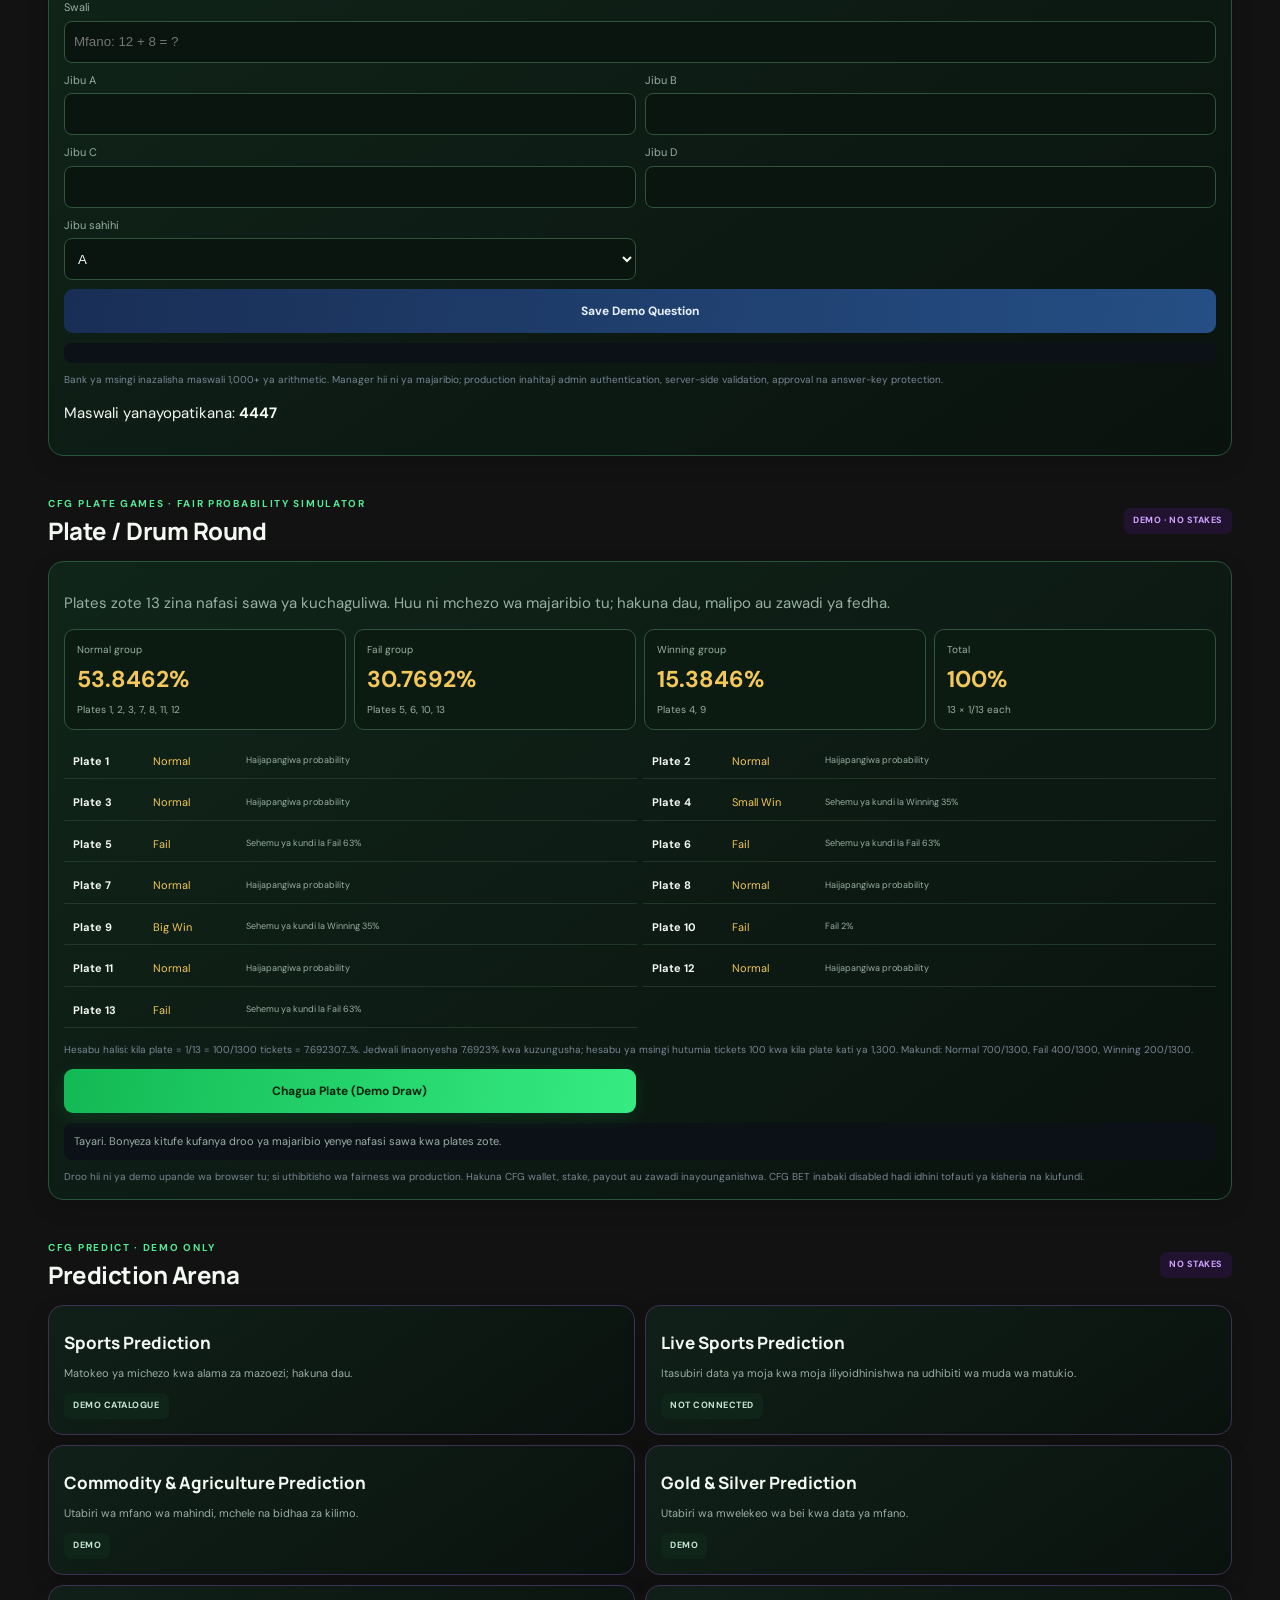
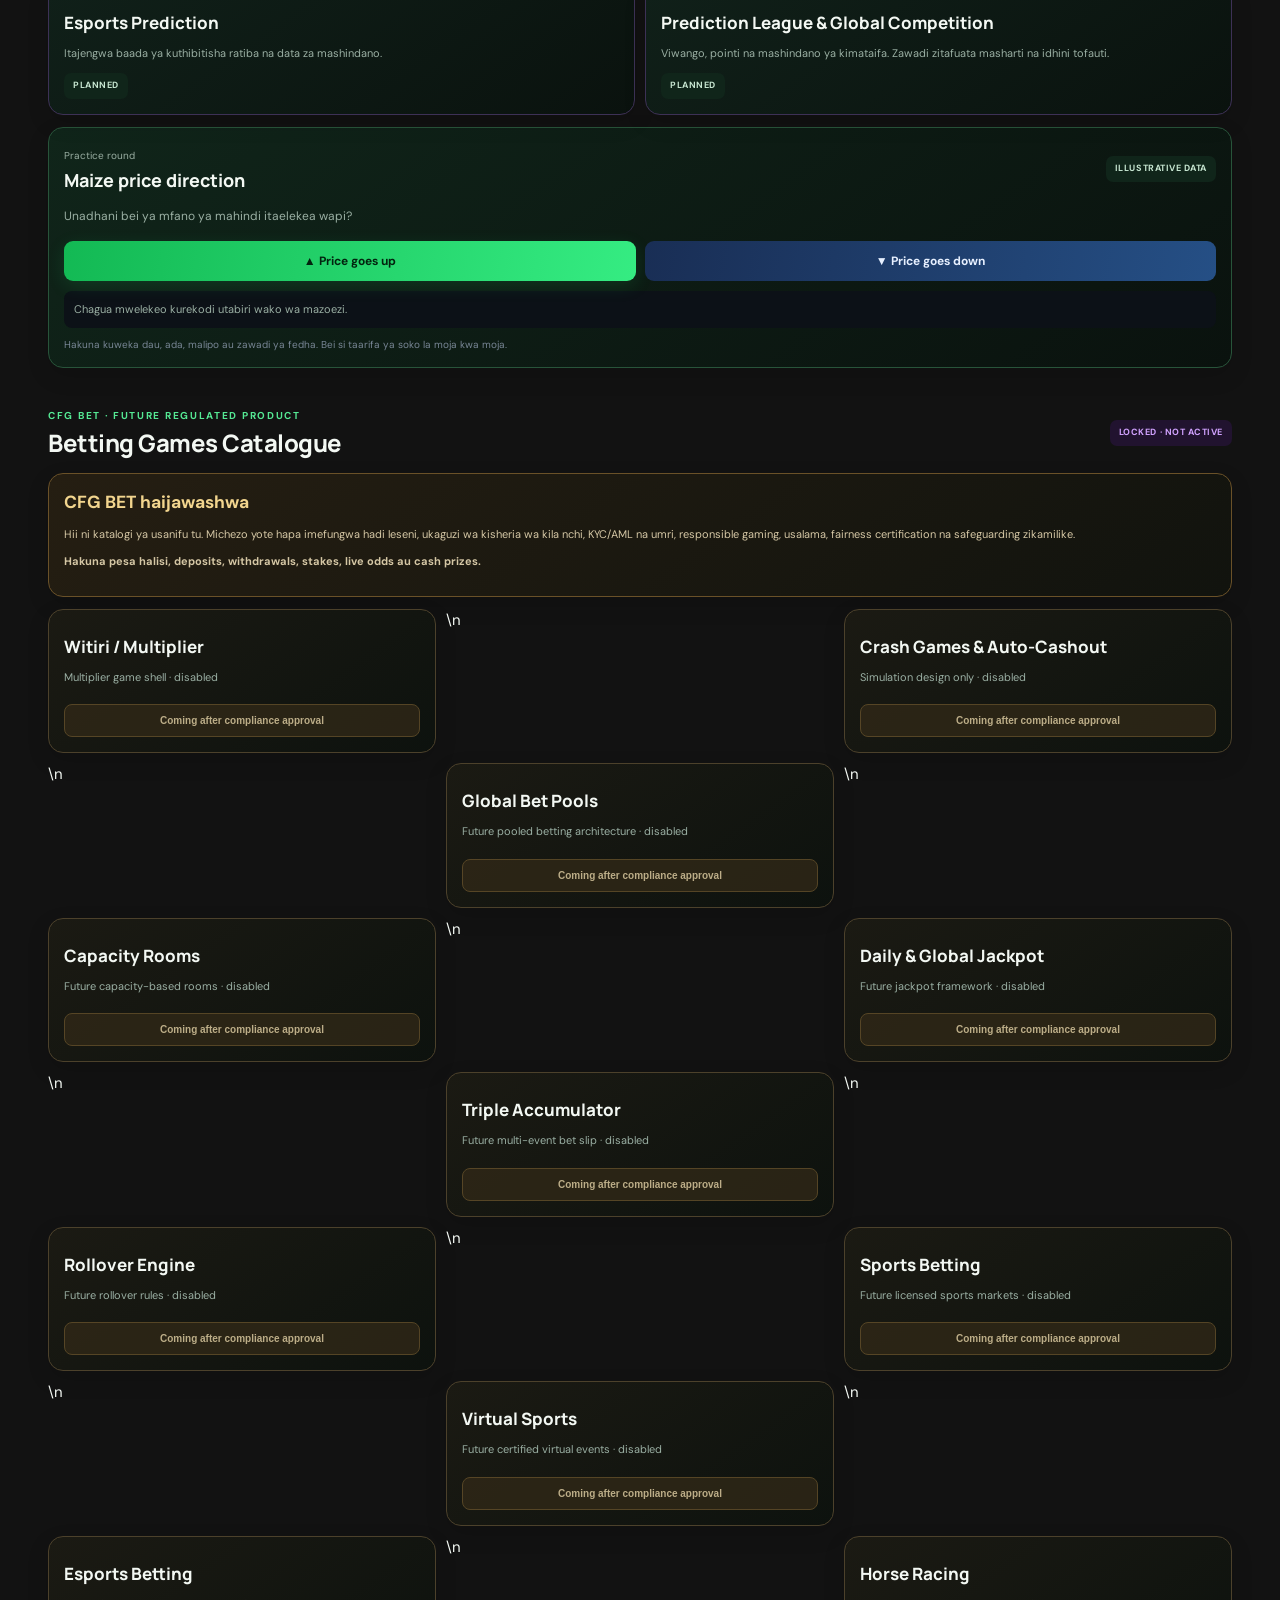
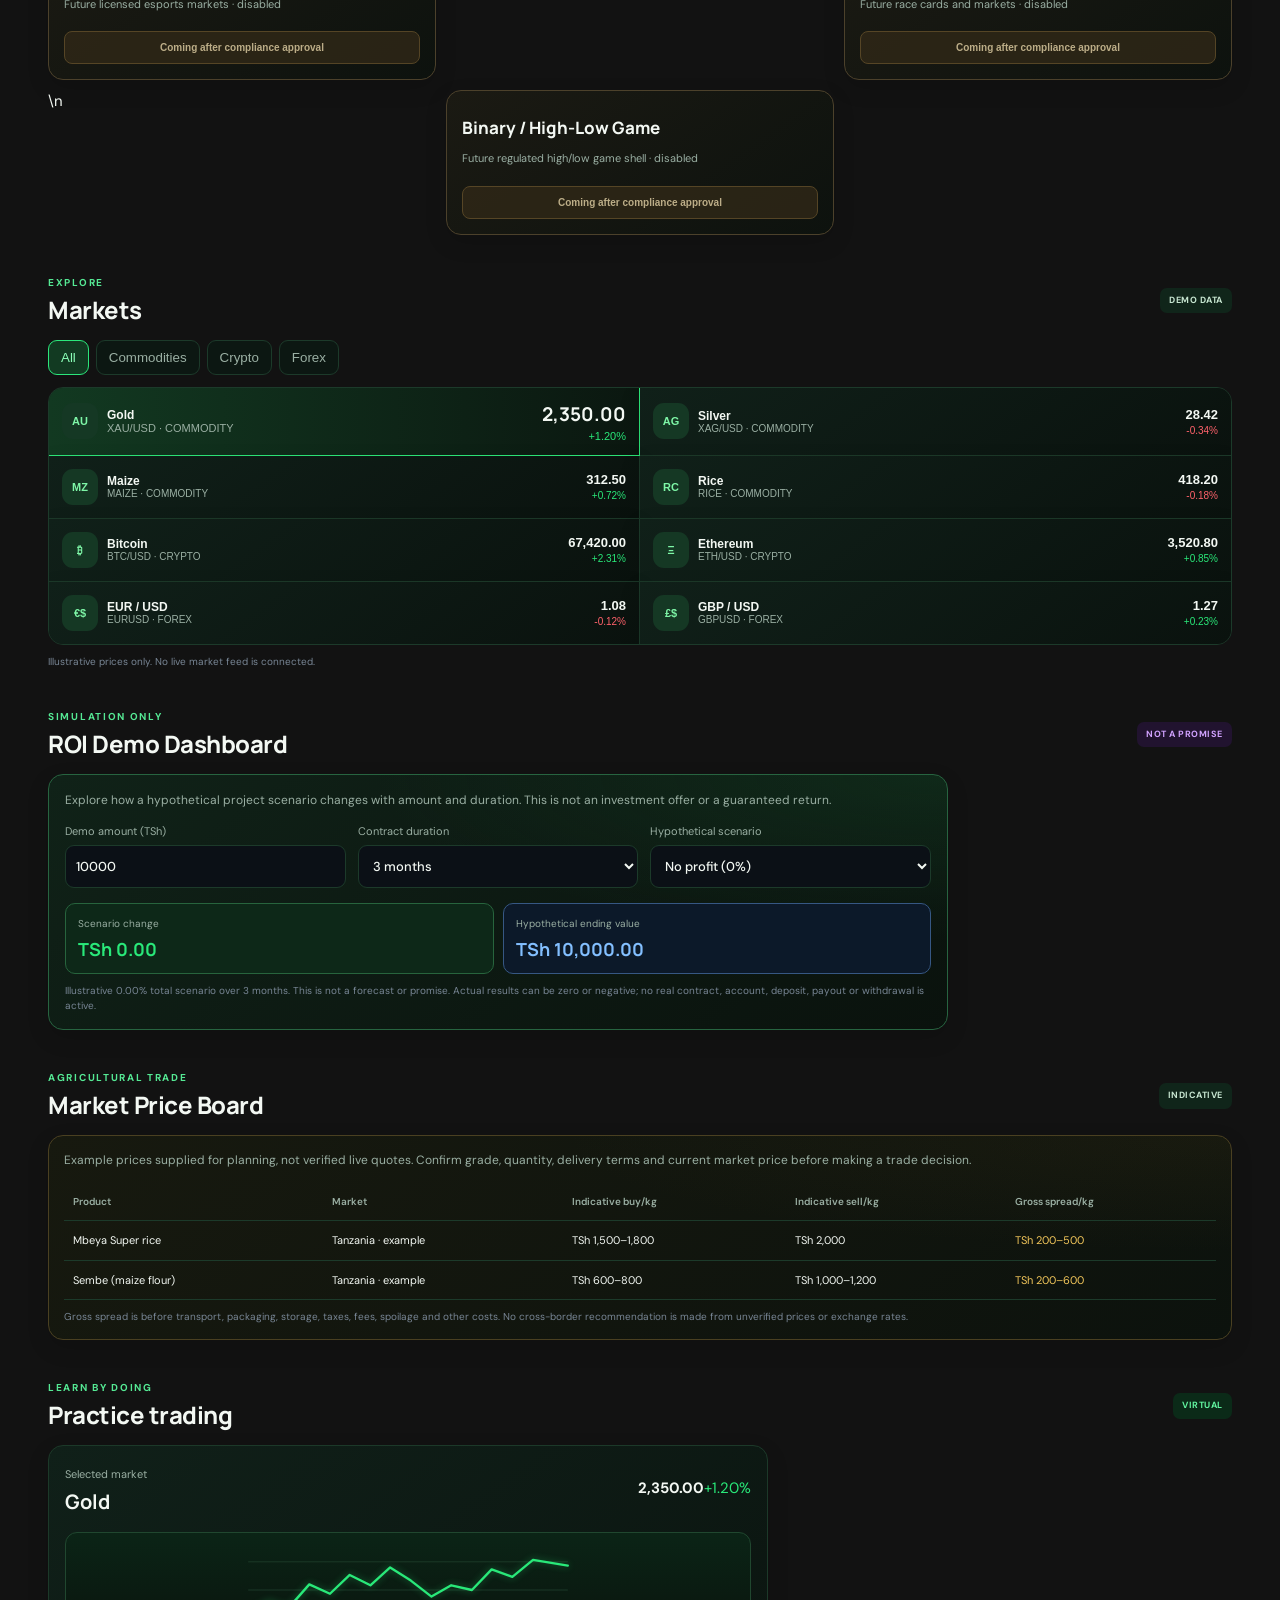
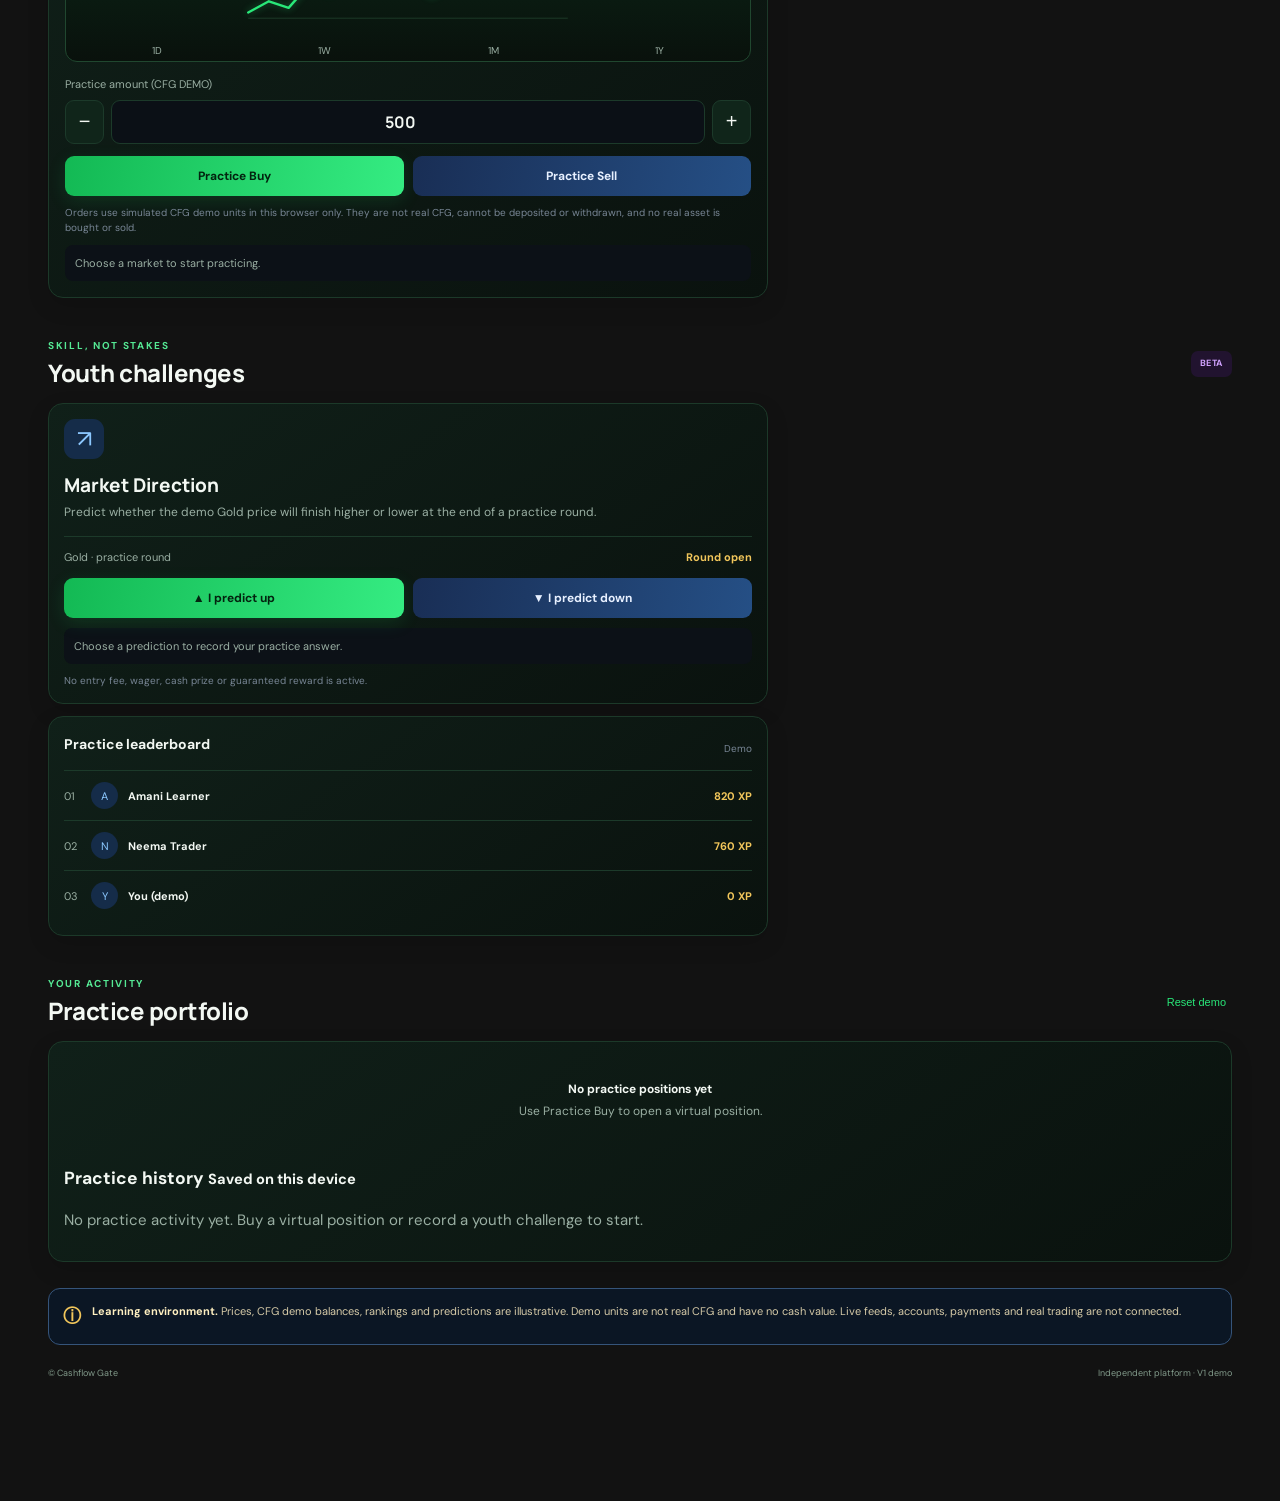
==== commit a1e8cba7: "Set equal probability for all CFG plates" ====
--- a/index.html
+++ b/index.html
@@ -32,11 +32,14 @@
 <article class="card quizManagerCard"><div class="playBadge blueBadge">CONTENT MANAGER · LOCAL DEMO</div><h3>Ongeza swali kwenye Question Bank</h3><p class="muted">Swali la majaribio litahifadhiwa kwenye browser hii pekee.</p>
 <form id="quizQuestionForm" class="quizQuestionForm"><label>Swali<input name="question" required maxlength="240" placeholder="Mfano: 12 + 8 = ?"></label><label>Jibu A<input name="option1" required></label><label>Jibu B<input name="option2" required></label><label>Jibu C<input name="option3" required></label><label>Jibu D<input name="option4" required></label><label>Jibu sahihi<select name="correct"><option value="0">A</option><option value="1">B</option><option value="2">C</option><option value="3">D</option></select></label><button type="submit" class="sell">Save Demo Question</button></form>
 <p id="quizManagerMessage" class="message" role="status"></p><p class="fine">Bank ya msingi inazalisha maswali 1,000+ ya arithmetic. Manager hii ni ya majaribio; production inahitaji admin authentication, server-side validation, approval na answer-key protection.</p><p>Maswali yanayopatikana: <b id="quizManagerCount">—</b></p></article></section>
-<section class="section" id="cfg-plate-games"><div class="heading"><div><p class="eyebrow">CFG PLATE GAMES · SIMULATOR BLUEPRINT</p><h2>Plate / Drum Round</h2></div><span class="tag purple">SIMULATION · ROUND LOCKED</span></div>
-<article class="card plateCard"><p class="muted">Plate catalogue na probability zilizopitishwa. Hii ni preview ya kanuni, si mchezo wa kubashiri unaotoa zawadi.</p>
-<div class="plateProbabilitySummary"><div><small>Fail group</small><strong>63%</strong><span>Plates 5, 6, 13</span></div><div><small>Winning group</small><strong>35%</strong><span>Small Win + Big Win</span></div><div><small>Plate 10</small><strong>2%</strong><span>Fail</span></div><div><small>Total</small><strong>100%</strong><span>Group probabilities</span></div></div>
-<div id="plateProbabilityList" class="plateProbabilityList"></div><p id="plateSimulatorMessage" class="message" role="status">Round imefungwa: normal plates hazina probability iliyopangwa, na 35% haijagawanywa kati ya Small Win na Big Win.</p><button type="button" class="buy" id="plateSimulatorStart" disabled aria-disabled="true">Simulator draw — pending probability details</button>
-<p class="fine">Plate 1, 2, 3, 7, 8, 11 na 12 zimeorodheshwa kama Normal lakini hazijawekewa probability. Hakuna random draw, payout, stake au CFG wallet connection mpaka mgawanyo kamili uidhinishwe. CFG BET inabaki disabled.</p></article></section>
+<section class="section" id="cfg-plate-games"><div class="heading"><div><p class="eyebrow">CFG PLATE GAMES · FAIR PROBABILITY SIMULATOR</p><h2>Plate / Drum Round</h2></div><span class="tag purple">DEMO · NO STAKES</span></div>
+<article class="card plateCard"><p class="muted">Plates zote 13 zina nafasi sawa ya kuchaguliwa. Huu ni mchezo wa majaribio tu; hakuna dau, malipo au zawadi ya fedha.</p>
+<div class="plateProbabilitySummary"><div><small>Normal group</small><strong>53.8462%</strong><span>Plates 1, 2, 3, 7, 8, 11, 12</span></div><div><small>Fail group</small><strong>30.7692%</strong><span>Plates 5, 6, 10, 13</span></div><div><small>Winning group</small><strong>15.3846%</strong><span>Plates 4, 9</span></div><div><small>Total</small><strong>100%</strong><span>13 × 1/13 each</span></div></div>
+<div id="plateProbabilityList" class="plateProbabilityList"></div>
+<p class="fine">Hesabu halisi: kila plate = 1/13 = 100/1300 tickets = 7.692307…%. Jedwali linaonyesha 7.6923% kwa kuzungusha; hesabu ya msingi hutumia tickets 100 kwa kila plate kati ya 1,300. Makundi: Normal 700/1300, Fail 400/1300, Winning 200/1300.</p>
+<div class="actions"><button type="button" class="buy" id="plateSimulatorStart">Chagua Plate (Demo Draw)</button></div>
+<p id="plateSimulatorMessage" class="message" role="status" aria-live="polite">Tayari. Bonyeza kitufe kufanya droo ya majaribio yenye nafasi sawa kwa plates zote.</p>
+<p class="fine">Droo hii ni ya demo upande wa browser tu; si uthibitisho wa fairness wa production. Hakuna CFG wallet, stake, payout au zawadi inayounganishwa. CFG BET inabaki disabled hadi idhini tofauti ya kisheria na kiufundi.</p></article></section>
 <section class="section" id="cfg-predict"><div class="heading"><div><p class="eyebrow">CFG PREDICT · DEMO ONLY</p><h2>Prediction Arena</h2></div><span class="tag purple">NO STAKES</span></div><div class="predictionCatalog">
 <article class="card predictionItem" id="predict-sports"><h3>Sports Prediction</h3><p>Matokeo ya michezo kwa alama za mazoezi; hakuna dau.</p><span class="tag">DEMO CATALOGUE</span></article>
 <article class="card predictionItem" id="predict-live"><h3>Live Sports Prediction</h3><p>Itasubiri data ya moja kwa moja iliyoidhinishwa na udhibiti wa muda wa matukio.</p><span class="tag">NOT CONNECTED</span></article>
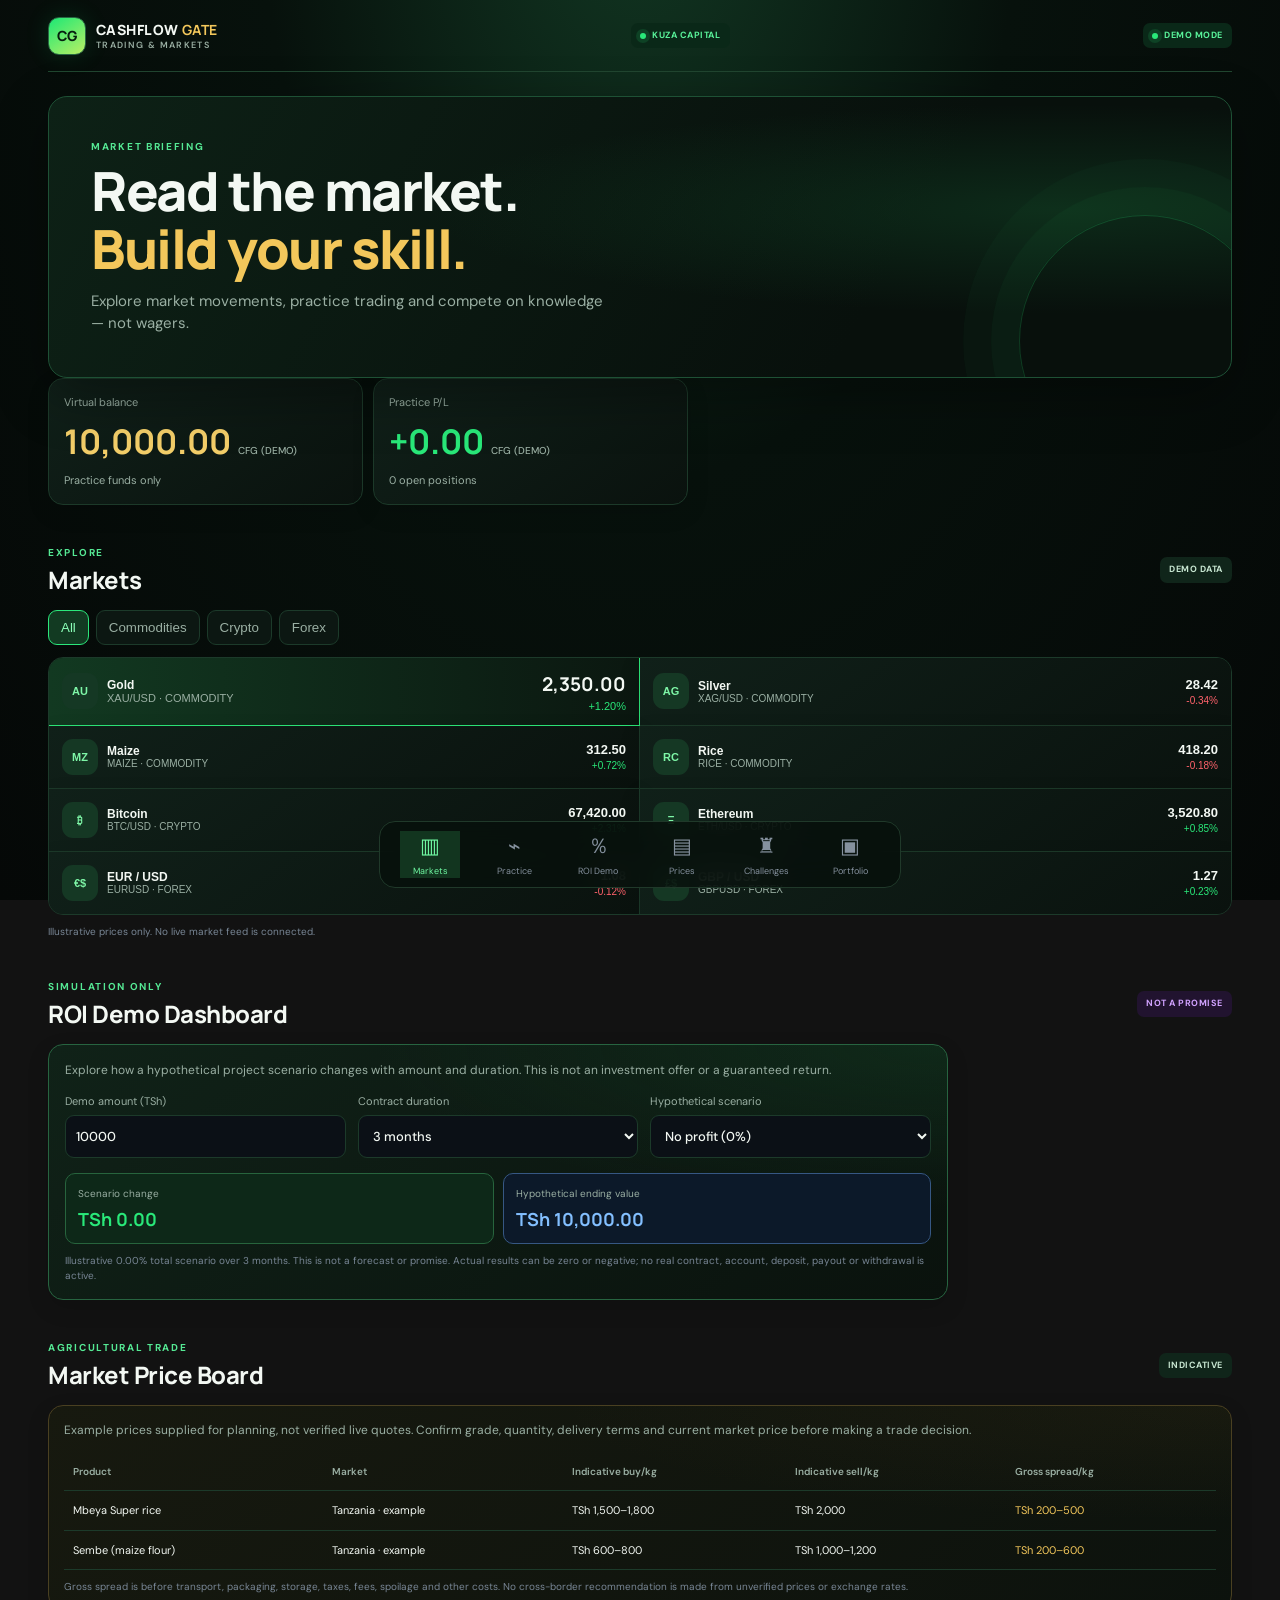
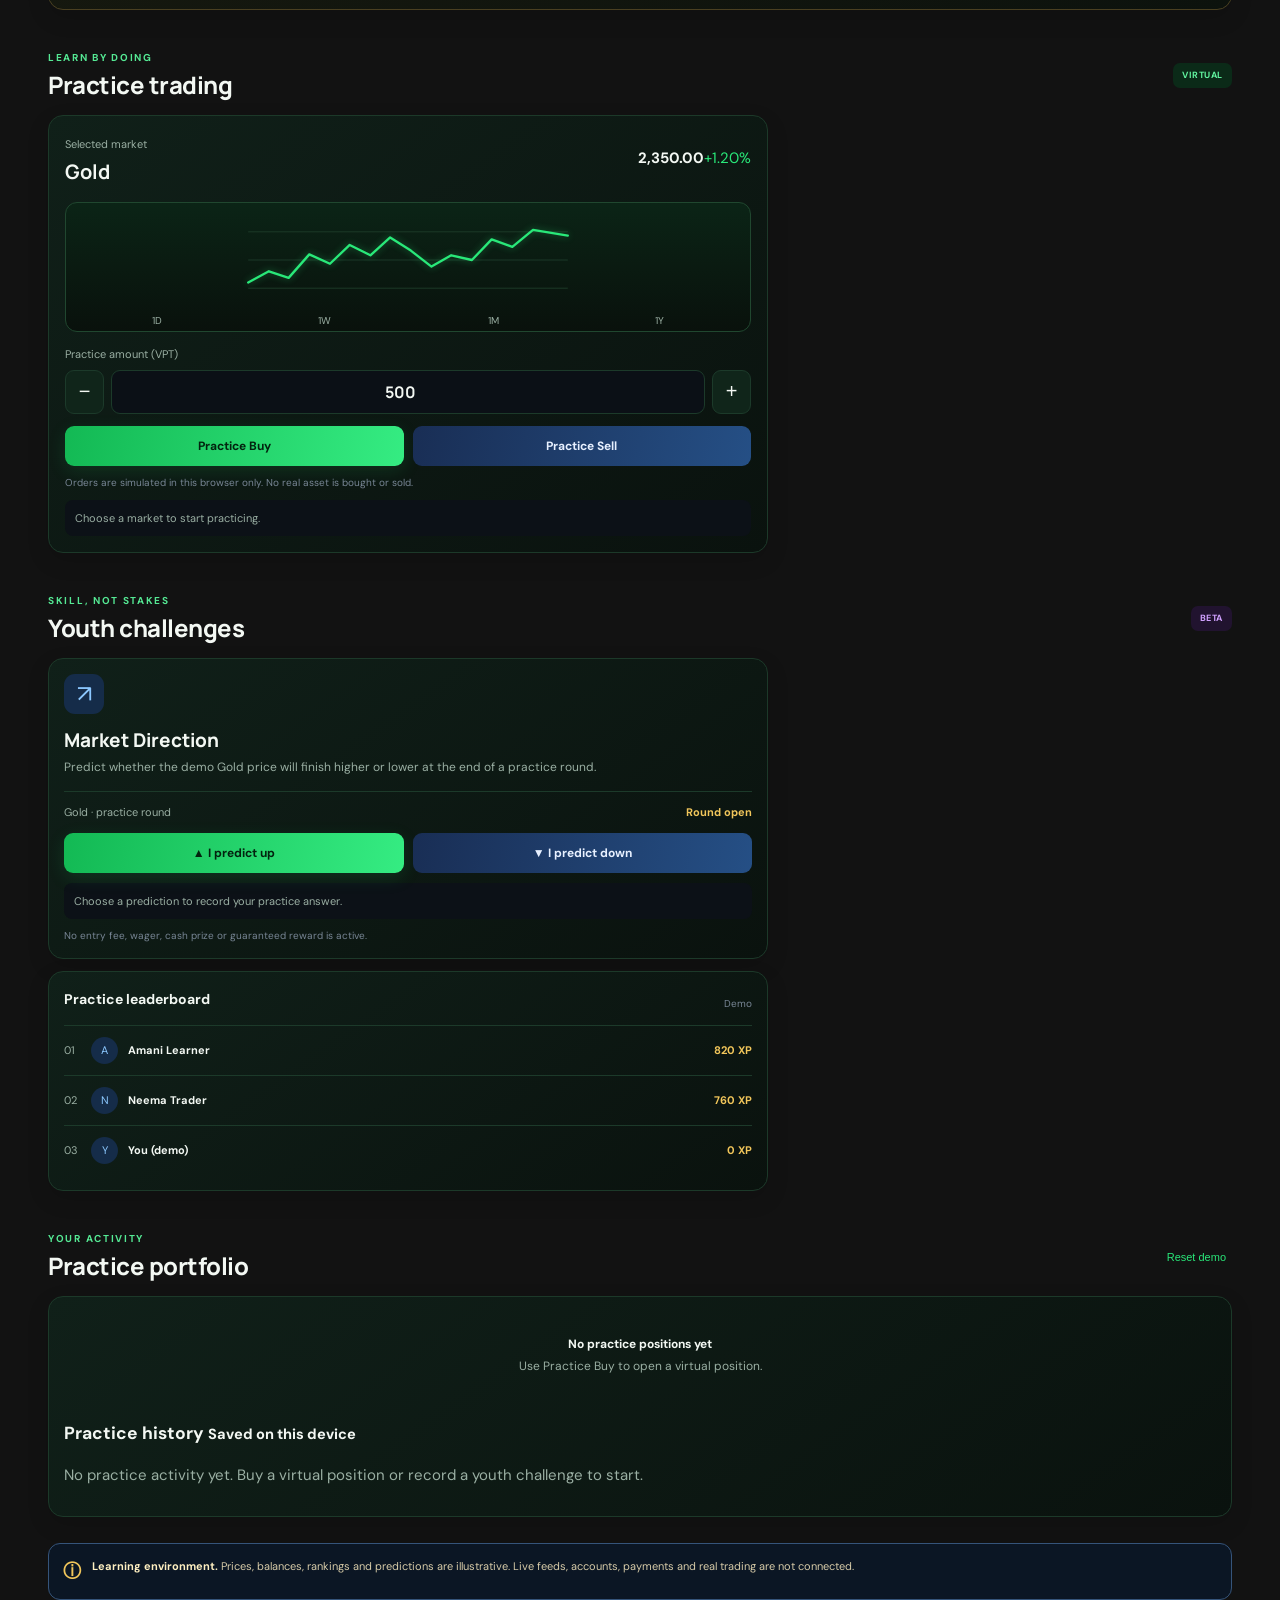
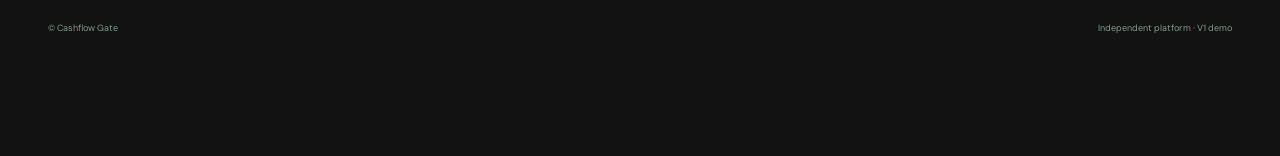
==== commit 55bf017a: "Add KUZA CAPITAL entry point to CFG home" ====
--- a/index.html
+++ b/index.html
@@ -1,61 +1,13 @@
 <!doctype html>
-<html lang="en"><head><meta charset="utf-8"><meta name="viewport" content="width=device-width,initial-scale=1"><meta name="theme-color" content="#080b0f"><meta name="description" content="Cashflow Gate Trading — markets learning, virtual trading and skill-based youth challenges."><title>Cashflow Gate Trading</title><link rel="stylesheet" href="styles.css"><script src="app.js" defer></script><script src="cfg-quiz-plate.js" defer></script></head>
-<body><div class="shell"><header class="top"><a class="brand" href="#markets"><span class="mark">CG</span><span>CASHFLOW <b>GATE</b><small>TRADING & MARKETS</small></span></a><span class="mode"><i></i> DEMO MODE</span></header>
+<html lang="en"><head><meta charset="utf-8"><meta name="viewport" content="width=device-width,initial-scale=1"><meta name="theme-color" content="#080b0f"><meta name="description" content="Cashflow Gate Trading — markets learning, virtual trading and skill-based youth challenges."><title>Cashflow Gate Trading</title><link rel="stylesheet" href="styles.css"><script src="app.js" defer></script></head>
+<body><div class="shell"><header class="top"><a class="brand" href="#markets"><span class="mark">CG</span><span>CASHFLOW <b>GATE</b><small>TRADING & MARKETS</small></span></a><a class="mode" href="kuza-capital.html" style="text-decoration:none"><i></i> KUZA CAPITAL</a><span class="mode"><i></i> DEMO MODE</span></header>
 <main><section class="hero"><p class="eyebrow">MARKET BRIEFING</p><h1>Read the market.<br><em>Build your skill.</em></h1><p class="muted">Explore market movements, practice trading and compete on knowledge — not wagers.</p></section>
-
-<section class="section" id="games-hub"><div class="heading"><div><p class="eyebrow">GLOBAL GAMES DIRECTORY</p><h2>CFG Games Hub</h2></div><span class="tag greenTag">ALL MODULES</span></div><p class="muted hubIntro">Chagua jukwaa unalotaka. CFG PLAY ni bure; CFG PREDICT ni mazoezi ya utabiri; CFG BET itawezeshwa tu baada ya leseni na ukaguzi wa kisheria.</p><div class="hubGrid">
-<article class="card hubCard"><span class="hubLabel playLabel">CFG PLAY · FREE</span><h3>Free Games & Skill Competitions</h3><p>Quiz, Chess, Football Manager, Trading Simulator, Daily Challenges na mashindano ya ujuzi.</p><div class="hubLinks"><a href="#cfg-quiz-pot">CFG Quiz Pot</a><a href="#cfg-plate-games">Plate Games</a></div><a class="hubLink" href="#cfg-play">Open CFG PLAY ↓</a></article>
-<article class="card hubCard"><span class="hubLabel predictLabel">CFG PREDICT · DEMO</span><h3>Prediction Games & Leagues</h3><p>Sports, Live Sports, Commodity, Agriculture, Gold & Silver, Esports, Prediction League na Global Competition.</p><div class="hubLinks"><a href="#predict-sports">Sports</a><a href="#predict-live">Live Sports</a><a href="#predict-commodity">Commodity & Agriculture</a><a href="#predict-metals">Gold & Silver</a><a href="#predict-esports">Esports</a><a href="#predict-league">Leagues & Global</a></div><a class="hubLink" href="#cfg-predict">Open CFG PREDICT ↓</a></article>
-<article class="card hubCard"><span class="hubLabel betLabel">CFG BET · LOCKED</span><h3>Regulated Betting Games</h3><p>Catalog ya michezo iliyopangwa kwa awamu zijazo. Hakuna dau, deposit, withdrawal au malipo halisi yanayopatikana sasa.</p><div class="hubLinks"><a href="#bet-witiri">Witiri / Multiplier</a><a href="#bet-crash">Crash & Auto-Cashout</a><a href="#bet-pools">Global Bet Pools</a><a href="#bet-capacity">Capacity Rooms</a><a href="#bet-jackpot">Daily / Global Jackpot</a><a href="#bet-accumulator">Triple Accumulator</a><a href="#bet-rollover">Rollover Engine</a><a href="#bet-sports">Sports Betting</a><a href="#bet-virtual">Virtual Sports</a><a href="#bet-esports">Esports Betting</a><a href="#bet-horse">Horse Racing</a><a href="#bet-binary">Binary / High-Low</a></div><a class="hubLink lockedLink" href="#cfg-bet">View CFG BET status ↓</a></article>
-</div></section>
-<section class="stats"><article class="card"><span>Virtual balance</span><strong id="balance">10,000 <small>CFG (DEMO)</small></strong><small>Simulated units only · not a real CFG wallet</small></article><article class="card"><span>Practice P/L</span><strong id="pnl" class="green">0.00 <small>CFG (DEMO)</small></strong><small id="openCount">0 open positions</small></article></section>
-
-<section class="section" id="cfg-play"><div class="heading"><div><p class="eyebrow">CFG PLAY · FREE TO PLAY</p><h2>Games & Daily Challenge</h2></div><span class="tag greenTag">SKILL MODE</span></div><div class="playGrid"><article class="card playCard"><div class="playBadge">QUIZ</div><h3>Daily Knowledge Challenge</h3><p class="muted">Jibu swali la leo kuhusu biashara na masoko. Alama ni za mazoezi tu.</p><p id="quizQuestion" class="quizQuestion">Which document records money entering and leaving a business?</p><div id="quizAnswers" class="quizAnswers"><button data-answer="a">A. Cash-flow statement</button><button data-answer="b">B. Product catalogue</button><button data-answer="c">C. Marketing poster</button></div><p id="quizMessage" class="message" role="status">Chagua jibu moja. Una jaribio moja kwa siku kwenye kifaa hiki.</p><div class="playScore">CFG PLAY points: <strong id="playPoints">0</strong> <small>· non-withdrawable demo points</small></div></article><article class="card playCard strategyCard"><div class="playBadge blueBadge">STRATEGY</div><h3>Chess & Strategy</h3><p class="muted">Eneo la michezo ya fikra na kupanga mikakati.</p><div class="chessMeta"><span id="chessTurn">White to move</span><button type="button" id="chessReset" class="reset">New game</button></div><div id="chessBoard" class="chessBoard" role="grid" aria-label="Chess practice board"></div><p id="chessMessage" class="message" role="status">Chagua kete yako kisha gusa kisanduku unachotaka kuhamia. Wachezaji wawili wanatumia kifaa kimoja.</p><p class="fine">Local two-player chess practice. Legal moves, check, checkmate, castling, en passant and queen promotion are supported. No entry fee, stake or cash prize.</p></article></div>
-<article class="card playCard managerCard" id="football-manager">
-<div class="playBadge blueBadge">FOOTBALL MANAGER</div><h3>Build your club</h3>
-<p class="muted">Simulate a football season: choose a club, formation and tactics, then manage match results. CFG PLAY demo only.</p>
-<div class="managerControls">
-<div><label for="fmClub">Your club</label><select id="fmClub"><option value="tabora">Tabora United</option><option value="coast">Coast Rangers</option><option value="lake">Lake Stars</option></select></div>
-<div><label for="fmFormation">Formation</label><select id="fmFormation"><option value="balanced">4-3-3 Balanced</option><option value="defensive">4-4-2 Defensive</option><option value="attacking">3-4-3 Attacking</option></select></div>
-<div><label for="fmTactic">Match tactic</label><select id="fmTactic"><option value="balanced">Balanced play</option><option value="press">High press</option><option value="counter">Counter attack</option></select></div></div>
-<div class="managerSummary"><div><small>Squad strength</small><strong id="fmStrength">72</strong></div><div><small>Season</small><strong id="fmSeason">1</strong></div><div><small>League points</small><strong id="fmPoints">0</strong></div></div>
-<button type="button" class="buy" id="fmPlay">Simulate next match</button><p id="fmMessage" class="message" role="status">Set your club strategy and start the season.</p>
-<div class="managerTable"><h4>Demo league table</h4><div id="fmTable"></div></div>
-<p class="fine">Local football management simulation. Results are fictional; no real teams, player contracts, entry fees, wagers or cash prizes are involved. Progress is stored only in this browser.</p>
-</article></section>
-<section class="section" id="cfg-quiz-pot"><div class="heading"><div><p class="eyebrow">CFG QUIZ POT · FREE SKILL CHALLENGE</p><h2>10 Questions · 60 Seconds</h2></div><span class="tag greenTag">DEMO POINTS ONLY</span></div>
-<article class="card quizPotCard"><div class="quizPotTop"><div><span class="playBadge">QUIZ POT</span><p class="muted">Maswali ya Basic Arithmetic yanachaguliwa kutoka bank ya maswali 1,000+.</p></div><div class="quizTimer"><small>TIME LEFT</small><strong id="quizPotTimer">01:00</strong></div></div>
-<div class="quizPotStats"><span id="quizPotProgress">Tayari kuanza</span><span>Question Bank: <b id="quizBankCount">—</b></span><span>Quiz Points: <b id="quizPotPoints">0</b></span></div>
-<p id="quizPotQuestion" class="quizPotQuestion">Bonyeza Start Quiz kuanza maswali 10.</p><div id="quizPotAnswers" class="quizPotAnswers"></div><button type="button" class="buy" id="quizPotStart">Start Quiz</button>
-<p id="quizPotMessage" class="message" role="status">Muda wa jaribio lote ni sekunde 60. Kosa la tatu linasitisha jaribio mara moja.</p><p id="quizPotResult" class="quizPotResult" hidden></p><div class="quizHistory"><h3>Quiz History</h3><div id="quizPotHistory"></div></div>
-<p class="fine">1,000 Quiz Points = 0.5 CFG ni thamani ya kuhesabia zawadi pekee. Hizi ni demo points za kifaa hiki; si CFG halisi, hazina withdrawal, transfer wala wallet conversion. Matokeo na timer za browser si uthibitisho salama wa mashindano au zawadi halisi.</p></article>
-<article class="card quizManagerCard"><div class="playBadge blueBadge">CONTENT MANAGER · LOCAL DEMO</div><h3>Ongeza swali kwenye Question Bank</h3><p class="muted">Swali la majaribio litahifadhiwa kwenye browser hii pekee.</p>
-<form id="quizQuestionForm" class="quizQuestionForm"><label>Swali<input name="question" required maxlength="240" placeholder="Mfano: 12 + 8 = ?"></label><label>Jibu A<input name="option1" required></label><label>Jibu B<input name="option2" required></label><label>Jibu C<input name="option3" required></label><label>Jibu D<input name="option4" required></label><label>Jibu sahihi<select name="correct"><option value="0">A</option><option value="1">B</option><option value="2">C</option><option value="3">D</option></select></label><button type="submit" class="sell">Save Demo Question</button></form>
-<p id="quizManagerMessage" class="message" role="status"></p><p class="fine">Bank ya msingi inazalisha maswali 1,000+ ya arithmetic. Manager hii ni ya majaribio; production inahitaji admin authentication, server-side validation, approval na answer-key protection.</p><p>Maswali yanayopatikana: <b id="quizManagerCount">—</b></p></article></section>
-<section class="section" id="cfg-plate-games"><div class="heading"><div><p class="eyebrow">CFG PLATE GAMES · FAIR PROBABILITY SIMULATOR</p><h2>Plate / Drum Round</h2></div><span class="tag purple">DEMO · NO STAKES</span></div>
-<article class="card plateCard"><p class="muted">Plates zote 13 zina nafasi sawa ya kuchaguliwa. Huu ni mchezo wa majaribio tu; hakuna dau, malipo au zawadi ya fedha.</p>
-<div class="plateProbabilitySummary"><div><small>Normal group</small><strong>53.8462%</strong><span>Plates 1, 2, 3, 7, 8, 11, 12</span></div><div><small>Fail group</small><strong>30.7692%</strong><span>Plates 5, 6, 10, 13</span></div><div><small>Winning group</small><strong>15.3846%</strong><span>Plates 4, 9</span></div><div><small>Total</small><strong>100%</strong><span>13 × 1/13 each</span></div></div>
-<div id="plateProbabilityList" class="plateProbabilityList"></div>
-<p class="fine">Hesabu halisi: kila plate = 1/13 = 100/1300 tickets = 7.692307…%. Jedwali linaonyesha 7.6923% kwa kuzungusha; hesabu ya msingi hutumia tickets 100 kwa kila plate kati ya 1,300. Makundi: Normal 700/1300, Fail 400/1300, Winning 200/1300.</p>
-<div class="actions"><button type="button" class="buy" id="plateSimulatorStart">Chagua Plate (Demo Draw)</button></div>
-<p id="plateSimulatorMessage" class="message" role="status" aria-live="polite">Tayari. Bonyeza kitufe kufanya droo ya majaribio yenye nafasi sawa kwa plates zote.</p>
-<p class="fine">Droo hii ni ya demo upande wa browser tu; si uthibitisho wa fairness wa production. Hakuna CFG wallet, stake, payout au zawadi inayounganishwa. CFG BET inabaki disabled hadi idhini tofauti ya kisheria na kiufundi.</p></article></section>
-<section class="section" id="cfg-predict"><div class="heading"><div><p class="eyebrow">CFG PREDICT · DEMO ONLY</p><h2>Prediction Arena</h2></div><span class="tag purple">NO STAKES</span></div><div class="predictionCatalog">
-<article class="card predictionItem" id="predict-sports"><h3>Sports Prediction</h3><p>Matokeo ya michezo kwa alama za mazoezi; hakuna dau.</p><span class="tag">DEMO CATALOGUE</span></article>
-<article class="card predictionItem" id="predict-live"><h3>Live Sports Prediction</h3><p>Itasubiri data ya moja kwa moja iliyoidhinishwa na udhibiti wa muda wa matukio.</p><span class="tag">NOT CONNECTED</span></article>
-<article class="card predictionItem" id="predict-commodity"><h3>Commodity & Agriculture Prediction</h3><p>Utabiri wa mfano wa mahindi, mchele na bidhaa za kilimo.</p><span class="tag">DEMO</span></article>
-<article class="card predictionItem" id="predict-metals"><h3>Gold & Silver Prediction</h3><p>Utabiri wa mwelekeo wa bei kwa data ya mfano.</p><span class="tag">DEMO</span></article>
-<article class="card predictionItem" id="predict-esports"><h3>Esports Prediction</h3><p>Itajengwa baada ya kuthibitisha ratiba na data za mashindano.</p><span class="tag">PLANNED</span></article>
-<article class="card predictionItem" id="predict-league"><h3>Prediction League & Global Competition</h3><p>Viwango, pointi na mashindano ya kimataifa. Zawadi zitafuata masharti na idhini tofauti.</p><span class="tag">PLANNED</span></article>
-</div><article class="card predictCard"><div class="predictTop"><div><small>Practice round</small><h3>Maize price direction</h3></div><span class="tag">ILLUSTRATIVE DATA</span></div><p class="muted">Unadhani bei ya mfano ya mahindi itaelekea wapi?</p><div class="actions"><button class="buy" data-market-pick="up">▲ Price goes up</button><button class="sell" data-market-pick="down">▼ Price goes down</button></div><p id="marketPredictMessage" class="message" role="status">Chagua mwelekeo kurekodi utabiri wako wa mazoezi.</p><p class="fine">Hakuna kuweka dau, ada, malipo au zawadi ya fedha. Bei si taarifa ya soko la moja kwa moja.</p></article></section>
-<section class="section" id="cfg-bet"><div class="heading"><div><p class="eyebrow">CFG BET · FUTURE REGULATED PRODUCT</p><h2>Betting Games Catalogue</h2></div><span class="tag purple">LOCKED · NOT ACTIVE</span></div><article class="card betNotice"><h3>CFG BET haijawashwa</h3><p>Hii ni katalogi ya usanifu tu. Michezo yote hapa imefungwa hadi leseni, ukaguzi wa kisheria wa kila nchi, KYC/AML na umri, responsible gaming, usalama, fairness certification na safeguarding zikamilike.</p><p><b>Hakuna pesa halisi, deposits, withdrawals, stakes, live odds au cash prizes.</b></p></article><div class="betCatalog">
-<article class="card betItem" id="bet-witiri"><h3>Witiri / Multiplier</h3><p>Multiplier game shell · disabled</p><button type="button" disabled aria-disabled="true">Coming after compliance approval</button></article>\n<article class="card betItem" id="bet-crash"><h3>Crash Games & Auto-Cashout</h3><p>Simulation design only · disabled</p><button type="button" disabled aria-disabled="true">Coming after compliance approval</button></article>\n<article class="card betItem" id="bet-pools"><h3>Global Bet Pools</h3><p>Future pooled betting architecture · disabled</p><button type="button" disabled aria-disabled="true">Coming after compliance approval</button></article>\n<article class="card betItem" id="bet-capacity"><h3>Capacity Rooms</h3><p>Future capacity-based rooms · disabled</p><button type="button" disabled aria-disabled="true">Coming after compliance approval</button></article>\n<article class="card betItem" id="bet-jackpot"><h3>Daily & Global Jackpot</h3><p>Future jackpot framework · disabled</p><button type="button" disabled aria-disabled="true">Coming after compliance approval</button></article>\n<article class="card betItem" id="bet-accumulator"><h3>Triple Accumulator</h3><p>Future multi-event bet slip · disabled</p><button type="button" disabled aria-disabled="true">Coming after compliance approval</button></article>\n<article class="card betItem" id="bet-rollover"><h3>Rollover Engine</h3><p>Future rollover rules · disabled</p><button type="button" disabled aria-disabled="true">Coming after compliance approval</button></article>\n<article class="card betItem" id="bet-sports"><h3>Sports Betting</h3><p>Future licensed sports markets · disabled</p><button type="button" disabled aria-disabled="true">Coming after compliance approval</button></article>\n<article class="card betItem" id="bet-virtual"><h3>Virtual Sports</h3><p>Future certified virtual events · disabled</p><button type="button" disabled aria-disabled="true">Coming after compliance approval</button></article>\n<article class="card betItem" id="bet-esports"><h3>Esports Betting</h3><p>Future licensed esports markets · disabled</p><button type="button" disabled aria-disabled="true">Coming after compliance approval</button></article>\n<article class="card betItem" id="bet-horse"><h3>Horse Racing</h3><p>Future race cards and markets · disabled</p><button type="button" disabled aria-disabled="true">Coming after compliance approval</button></article>\n<article class="card betItem" id="bet-binary"><h3>Binary / High-Low Game</h3><p>Future regulated high/low game shell · disabled</p><button type="button" disabled aria-disabled="true">Coming after compliance approval</button></article>
-</div></section>
+<section class="stats"><article class="card"><span>Virtual balance</span><strong id="balance">10,000 <small>VPT</small></strong><small>Practice funds only</small></article><article class="card"><span>Practice P/L</span><strong id="pnl" class="green">0.00 <small>VPT</small></strong><small id="openCount">0 open positions</small></article></section>
 <section class="section" id="markets"><div class="heading"><div><p class="eyebrow">EXPLORE</p><h2>Markets</h2></div><span class="tag">DEMO DATA</span></div><div class="filters"><button class="filter active" data-filter="all">All</button><button class="filter" data-filter="commodity">Commodities</button><button class="filter" data-filter="crypto">Crypto</button><button class="filter" data-filter="forex">Forex</button></div><div id="marketList" class="markets"></div><p class="fine">Illustrative prices only. No live market feed is connected.</p></section>
 <section class="section" id="roi-demo"><div class="heading"><div><p class="eyebrow">SIMULATION ONLY</p><h2>ROI Demo Dashboard</h2></div><span class="tag purple">NOT A PROMISE</span></div><div class="card roiCard"><p class="muted roiIntro">Explore how a hypothetical project scenario changes with amount and duration. This is not an investment offer or a guaranteed return.</p><div class="roiGrid"><div><label for="roiPrincipal">Demo amount (TSh)</label><input id="roiPrincipal" type="number" min="1000" step="1000" value="10000" inputmode="numeric"></div><div><label for="roiTerm">Contract duration</label><select id="roiTerm"><option value="7">7 days</option><option value="14">14 days</option><option value="21">21 days</option><option value="1">1 month</option><option value="2">2 months</option><option value="3" selected>3 months</option><option value="6">6 months</option><option value="12">12 months</option><option value="custom">Custom / over 12 months</option></select></div><div><label for="roiScenario">Hypothetical scenario</label><select id="roiScenario"><option value="0">No profit (0%)</option><option value="2">Illustrative +2% total</option><option value="5">Illustrative +5% total</option><option value="-2">Illustrative -2% loss</option></select></div></div><div class="roiResults"><div><span>Scenario change</span><strong id="roiChange">TSh 0.00</strong></div><div><span>Hypothetical ending value</span><strong id="roiEnd">TSh 10,000.00</strong></div></div><p id="roiDisclosure" class="fine">Illustration only. Actual project results may be zero or negative. No real account, deposit, contract, payout or withdrawal is connected.</p></div></section>
 <section class="section" id="price-board"><div class="heading"><div><p class="eyebrow">AGRICULTURAL TRADE</p><h2>Market Price Board</h2></div><span class="tag">INDICATIVE</span></div><div class="card"><p class="muted roiIntro">Example prices supplied for planning, not verified live quotes. Confirm grade, quantity, delivery terms and current market price before making a trade decision.</p><div class="tableWrap"><table class="priceTable"><thead><tr><th>Product</th><th>Market</th><th>Indicative buy/kg</th><th>Indicative sell/kg</th><th>Gross spread/kg</th></tr></thead><tbody><tr><td>Mbeya Super rice</td><td>Tanzania · example</td><td>TSh 1,500–1,800</td><td>TSh 2,000</td><td>TSh 200–500</td></tr><tr><td>Sembe (maize flour)</td><td>Tanzania · example</td><td>TSh 600–800</td><td>TSh 1,000–1,200</td><td>TSh 200–600</td></tr></tbody></table></div><p class="fine">Gross spread is before transport, packaging, storage, taxes, fees, spoilage and other costs. No cross-border recommendation is made from unverified prices or exchange rates.</p></div></section>
-<section class="section" id="practice"><div class="heading"><div><p class="eyebrow">LEARN BY DOING</p><h2>Practice trading</h2></div><span class="tag greenTag">VIRTUAL</span></div><div class="card trade"><div class="selected"><div><small>Selected market</small><h3 id="selectedName">Gold</h3></div><div class="quote"><strong id="selectedPrice">2,350.00</strong><span id="selectedChange" class="green">+1.20%</span></div></div><div class="chart"><svg viewBox="0 0 340 100" role="img" aria-label="Illustrative price line"><path class="grid" d="M0 20H340 M0 50H340 M0 80H340"/><path class="line" d="M0 74 L22 62 L43 69 L65 44 L87 54 L108 34 L130 45 L151 26 L173 40 L195 57 L216 45 L238 50 L259 28 L281 36 L303 18 L340 24"/></svg><div><span>1D</span><span>1W</span><span>1M</span><span>1Y</span></div></div><label for="amount">Practice amount (CFG DEMO)</label><div class="amount"><button id="minus" aria-label="Decrease amount">−</button><input id="amount" type="number" min="1" max="10000" value="500" inputmode="decimal"><button id="plus" aria-label="Increase amount">+</button></div><div class="actions"><button id="buy" class="buy">Practice Buy</button><button id="sell" class="sell">Practice Sell</button></div><p class="fine">Orders use simulated CFG demo units in this browser only. They are not real CFG, cannot be deposited or withdrawn, and no real asset is bought or sold.</p><p id="tradeMessage" class="message" role="status">Choose a market to start practicing.</p></div></section>
+<section class="section" id="practice"><div class="heading"><div><p class="eyebrow">LEARN BY DOING</p><h2>Practice trading</h2></div><span class="tag greenTag">VIRTUAL</span></div><div class="card trade"><div class="selected"><div><small>Selected market</small><h3 id="selectedName">Gold</h3></div><div class="quote"><strong id="selectedPrice">2,350.00</strong><span id="selectedChange" class="green">+1.20%</span></div></div><div class="chart"><svg viewBox="0 0 340 100" role="img" aria-label="Illustrative price line"><path class="grid" d="M0 20H340 M0 50H340 M0 80H340"/><path class="line" d="M0 74 L22 62 L43 69 L65 44 L87 54 L108 34 L130 45 L151 26 L173 40 L195 57 L216 45 L238 50 L259 28 L281 36 L303 18 L340 24"/></svg><div><span>1D</span><span>1W</span><span>1M</span><span>1Y</span></div></div><label for="amount">Practice amount (VPT)</label><div class="amount"><button id="minus" aria-label="Decrease amount">−</button><input id="amount" type="number" min="1" max="10000" value="500" inputmode="decimal"><button id="plus" aria-label="Increase amount">+</button></div><div class="actions"><button id="buy" class="buy">Practice Buy</button><button id="sell" class="sell">Practice Sell</button></div><p class="fine">Orders are simulated in this browser only. No real asset is bought or sold.</p><p id="tradeMessage" class="message" role="status">Choose a market to start practicing.</p></div></section>
 <section class="section" id="challenges"><div class="heading"><div><p class="eyebrow">SKILL, NOT STAKES</p><h2>Youth challenges</h2></div><span class="tag purple">BETA</span></div><article class="card challenge"><div class="challengeIcon">↗</div><h3>Market Direction</h3><p class="muted">Predict whether the demo Gold price will finish higher or lower at the end of a practice round.</p><div class="question"><span>Gold · practice round</span><b>Round open</b></div><div class="actions"><button class="buy prediction" data-pick="up">▲ I predict up</button><button class="sell prediction" data-pick="down">▼ I predict down</button></div><p id="predictionMessage" class="message" role="status">Choose a prediction to record your practice answer.</p><p class="fine">No entry fee, wager, cash prize or guaranteed reward is active.</p></article><div class="card leaderboard"><div class="heading"><h3>Practice leaderboard</h3><span class="fine">Demo</span></div><div class="leader"><span>01</span><span class="person">A</span><b>Amani Learner</b><strong>820 XP</strong></div><div class="leader"><span>02</span><span class="person">N</span><b>Neema Trader</b><strong>760 XP</strong></div><div class="leader"><span>03</span><span class="person">Y</span><b>You (demo)</b><strong id="xp">0 XP</strong></div></div></section>
 <section class="section" id="portfolio"><div class="heading"><div><p class="eyebrow">YOUR ACTIVITY</p><h2>Practice portfolio</h2></div><button id="reset" class="reset">Reset demo</button></div><div class="card portfolio"><div id="empty" class="empty"><strong>No practice positions yet</strong><p>Use Practice Buy to open a virtual position.</p></div><div id="positions"></div></div></section>
-<aside class="notice"><b>ⓘ</b><p><strong>Learning environment.</strong> Prices, CFG demo balances, rankings and predictions are illustrative. Demo units are not real CFG and have no cash value. Live feeds, accounts, payments and real trading are not connected.</p></aside></main>
-<nav class="bottom"><a href="#cfg-play"><span>♟</span>PLAY</a><a href="#cfg-predict"><span>↗</span>PREDICT</a><a href="#markets" class="active"><span>▥</span>Markets</a><a href="#practice"><span>⌁</span>Practice</a><a href="#roi-demo"><span>％</span>ROI Demo</a><a href="#price-board"><span>▤</span>Prices</a><a href="#challenges"><span>♜</span>Challenges</a><a href="#portfolio"><span>▣</span>Portfolio</a></nav><footer>© Cashflow Gate <span>Independent platform · V1 demo</span></footer></div></body></html>+<aside class="notice"><b>ⓘ</b><p><strong>Learning environment.</strong> Prices, balances, rankings and predictions are illustrative. Live feeds, accounts, payments and real trading are not connected.</p></aside></main>
+<nav class="bottom"><a href="#markets" class="active"><span>▥</span>Markets</a><a href="#practice"><span>⌁</span>Practice</a><a href="#roi-demo"><span>％</span>ROI Demo</a><a href="#price-board"><span>▤</span>Prices</a><a href="#challenges"><span>♜</span>Challenges</a><a href="#portfolio"><span>▣</span>Portfolio</a></nav><footer>© Cashflow Gate <span>Independent platform · V1 demo</span></footer></div></body></html>
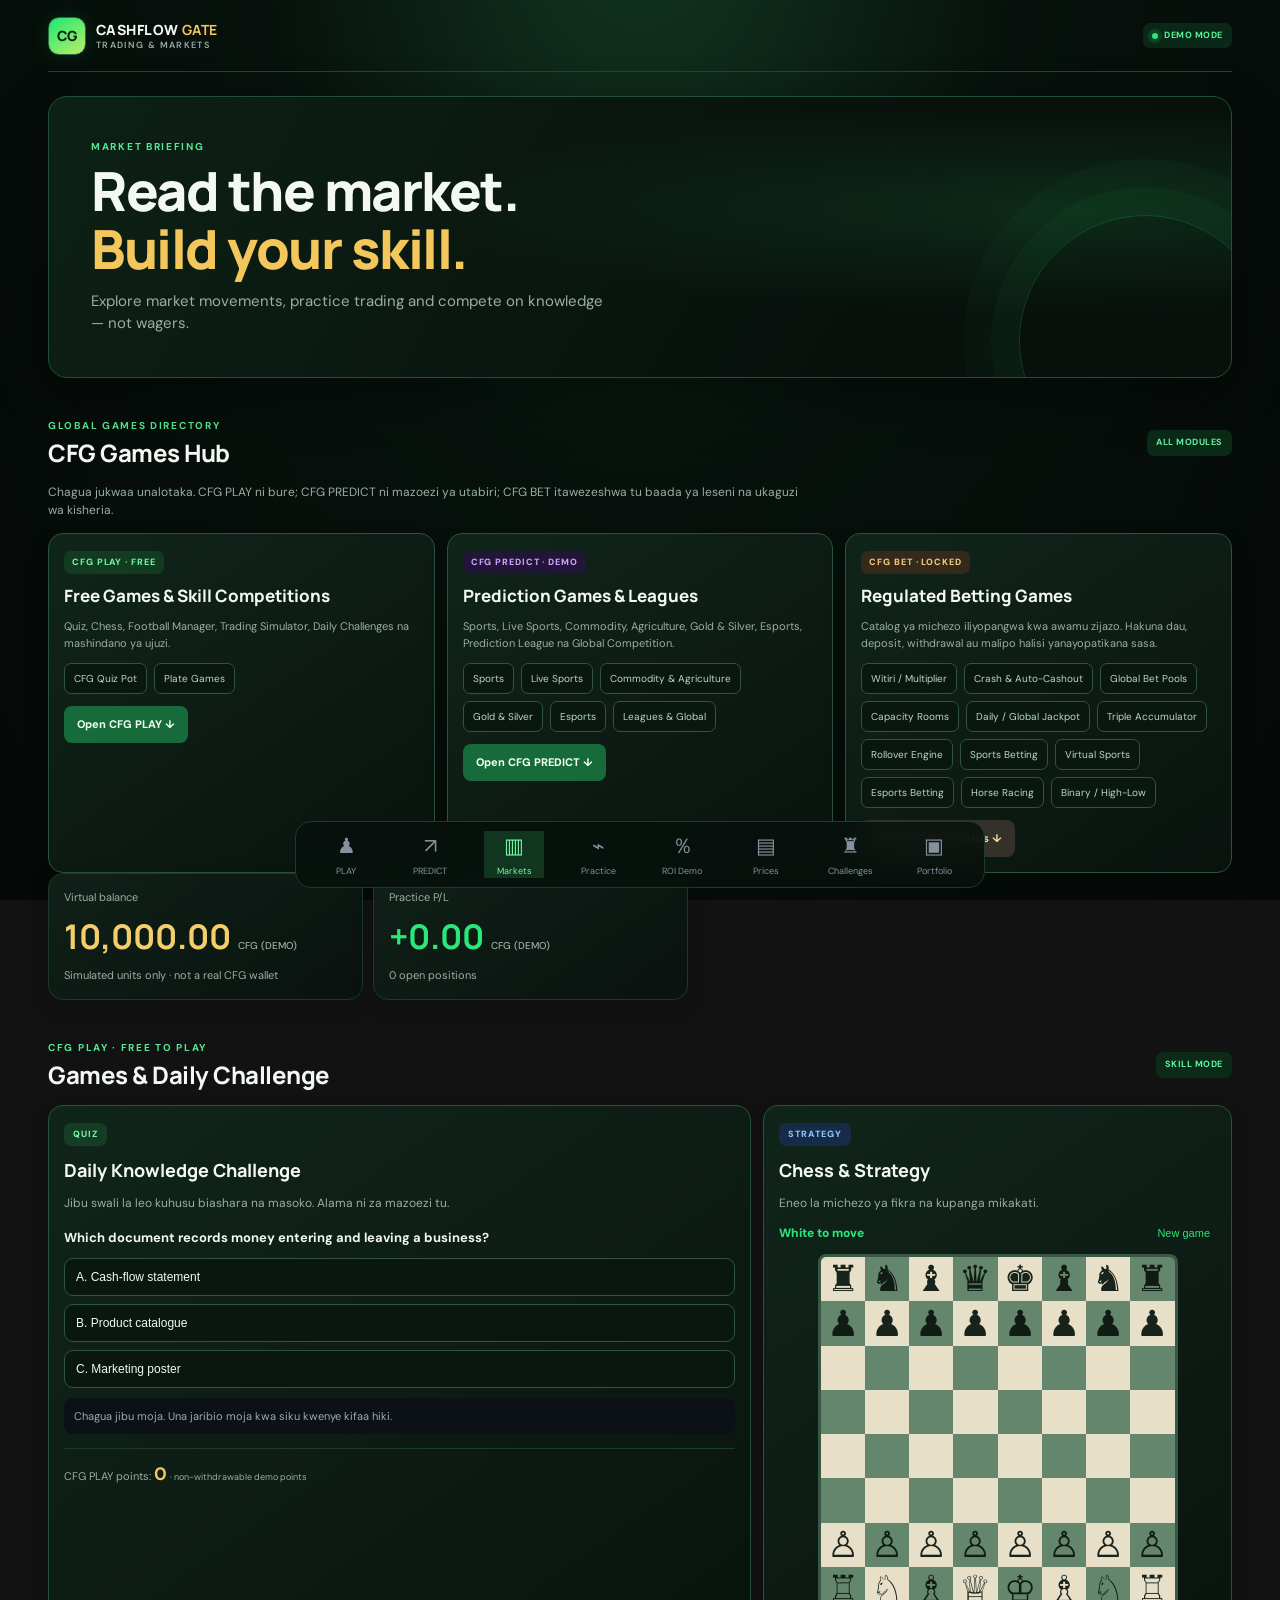
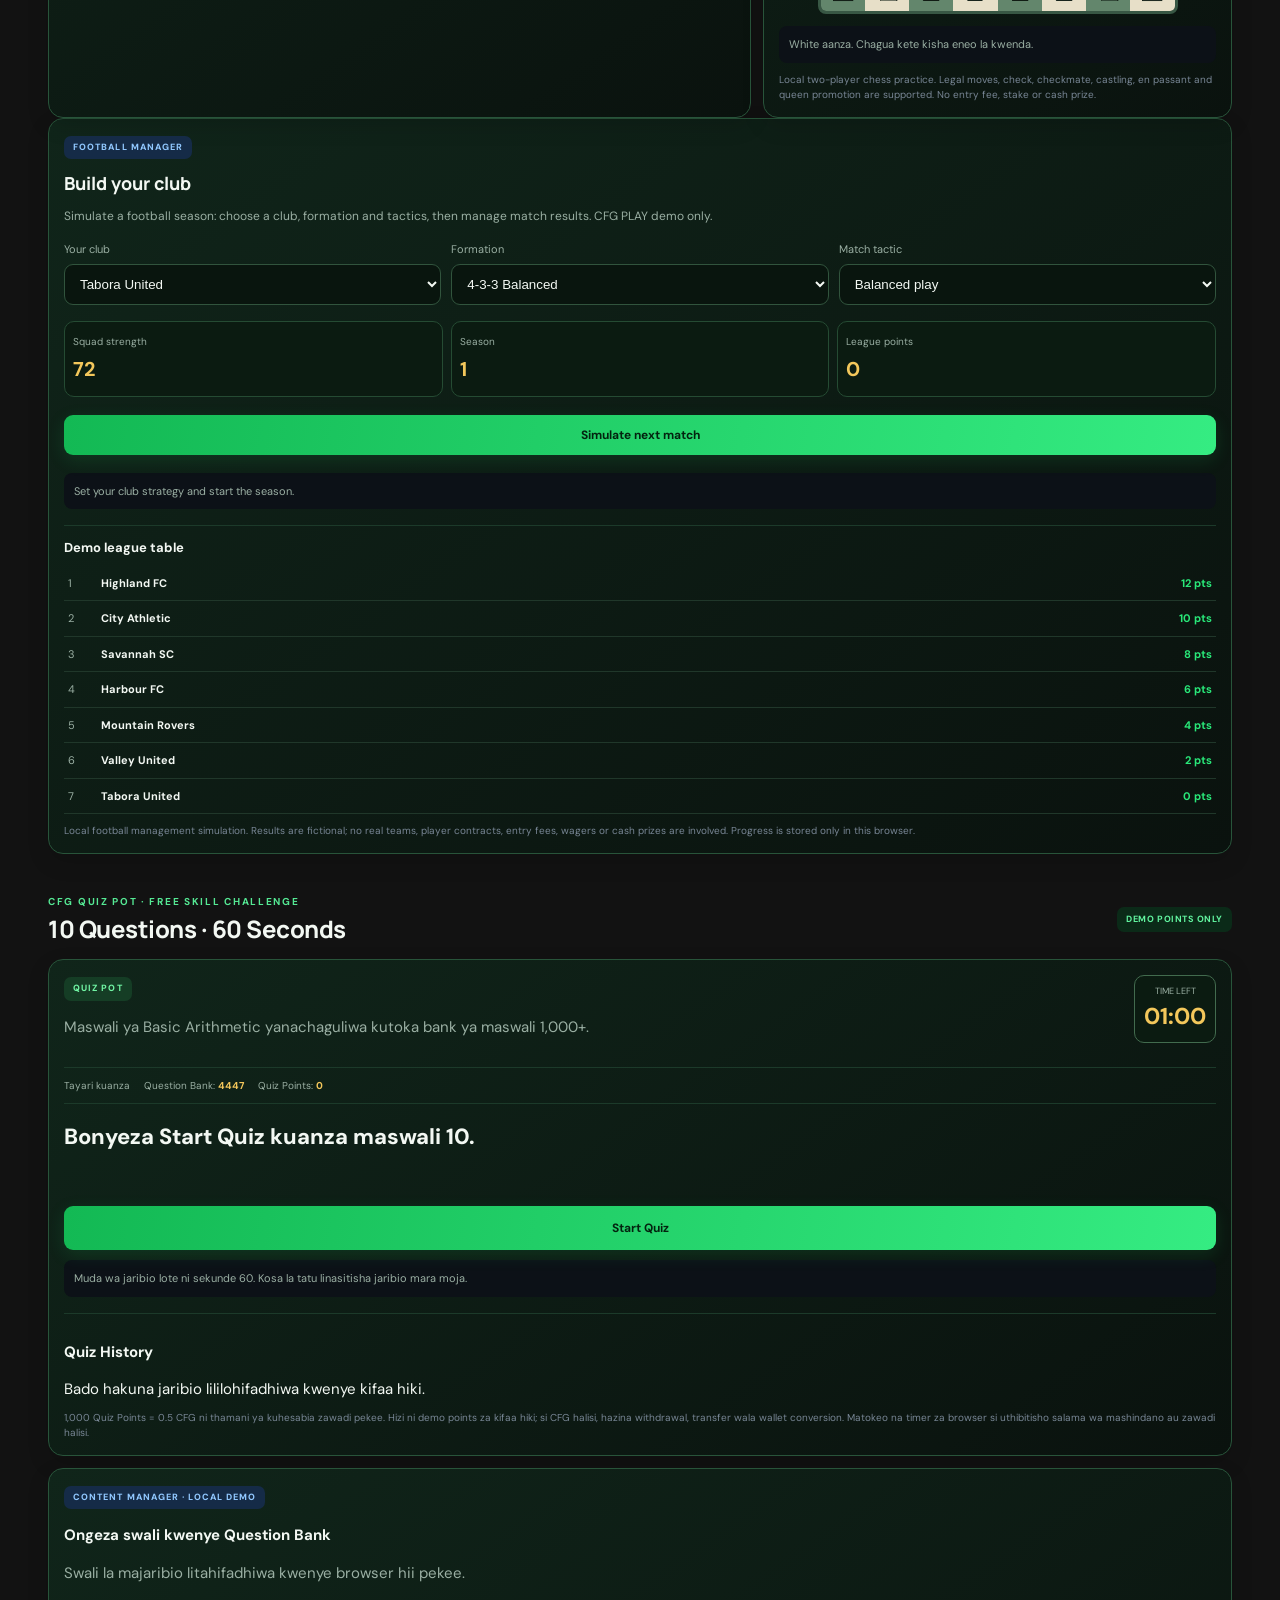
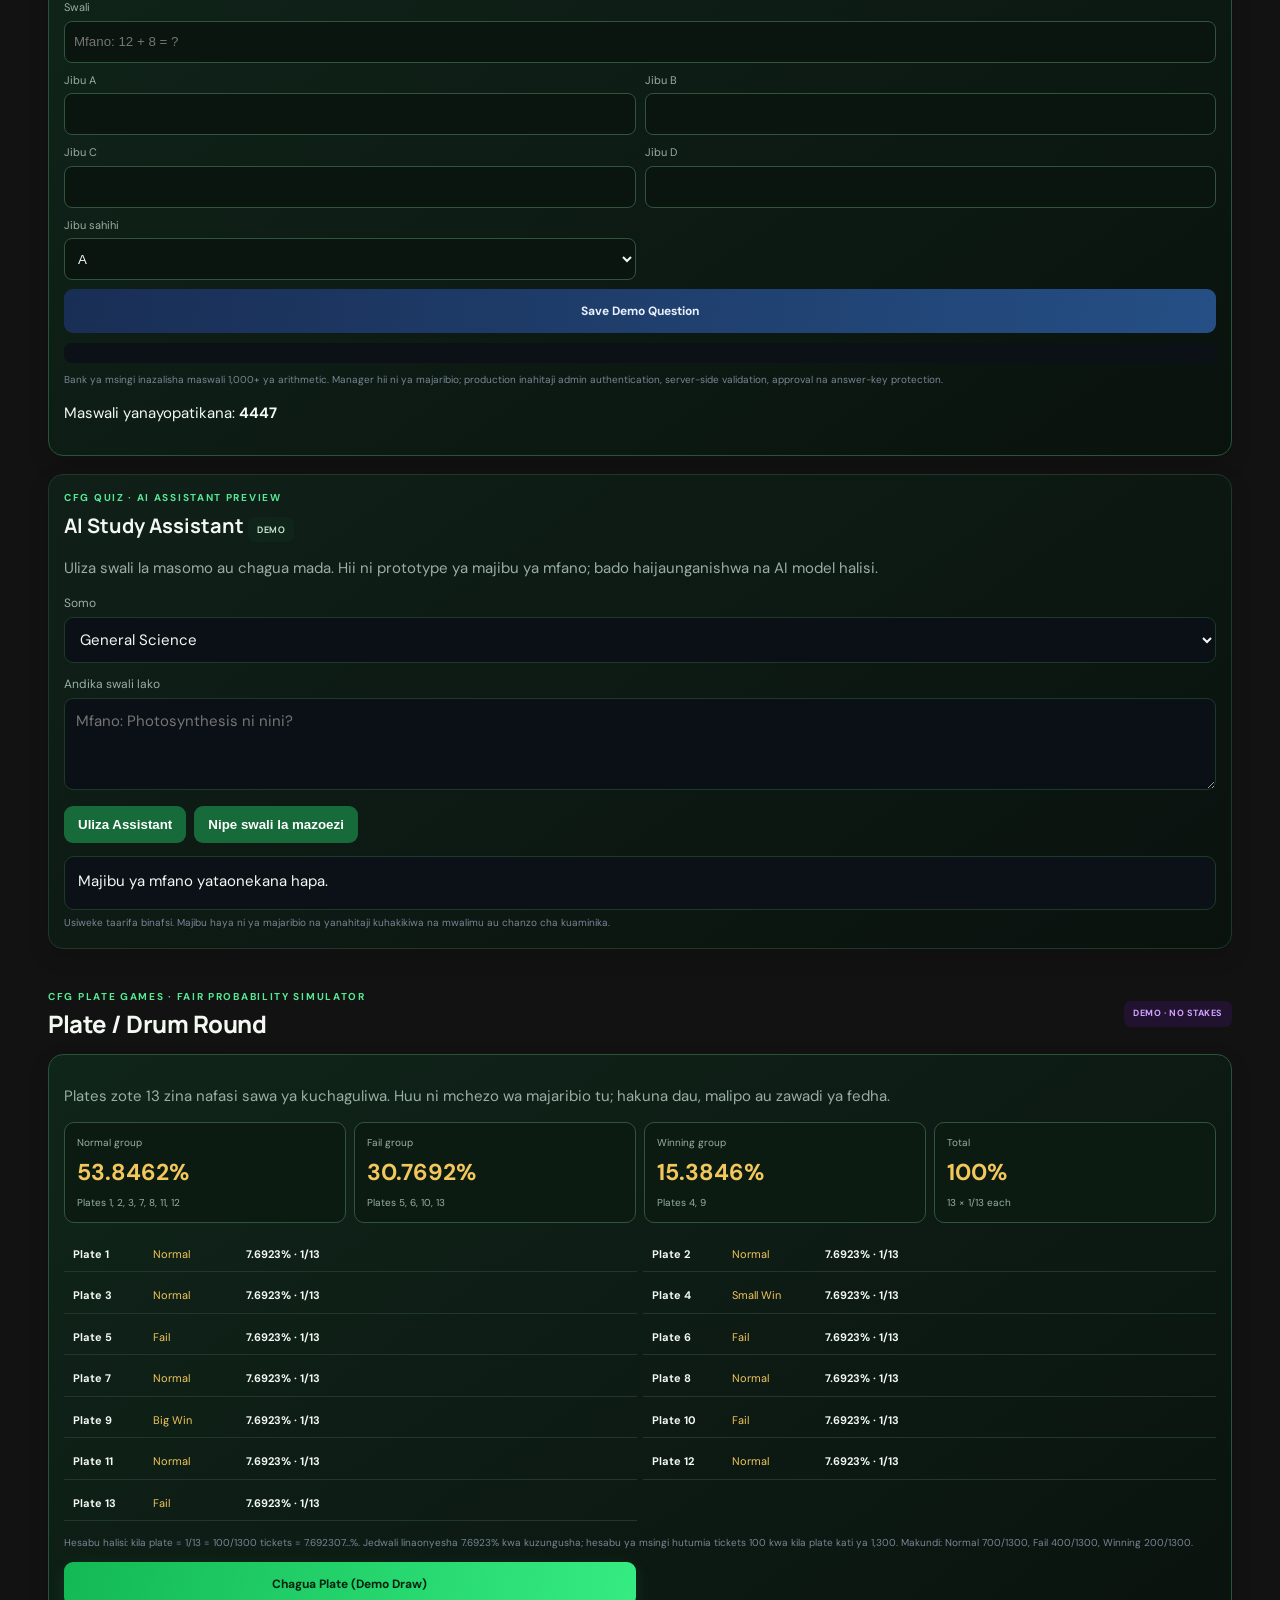
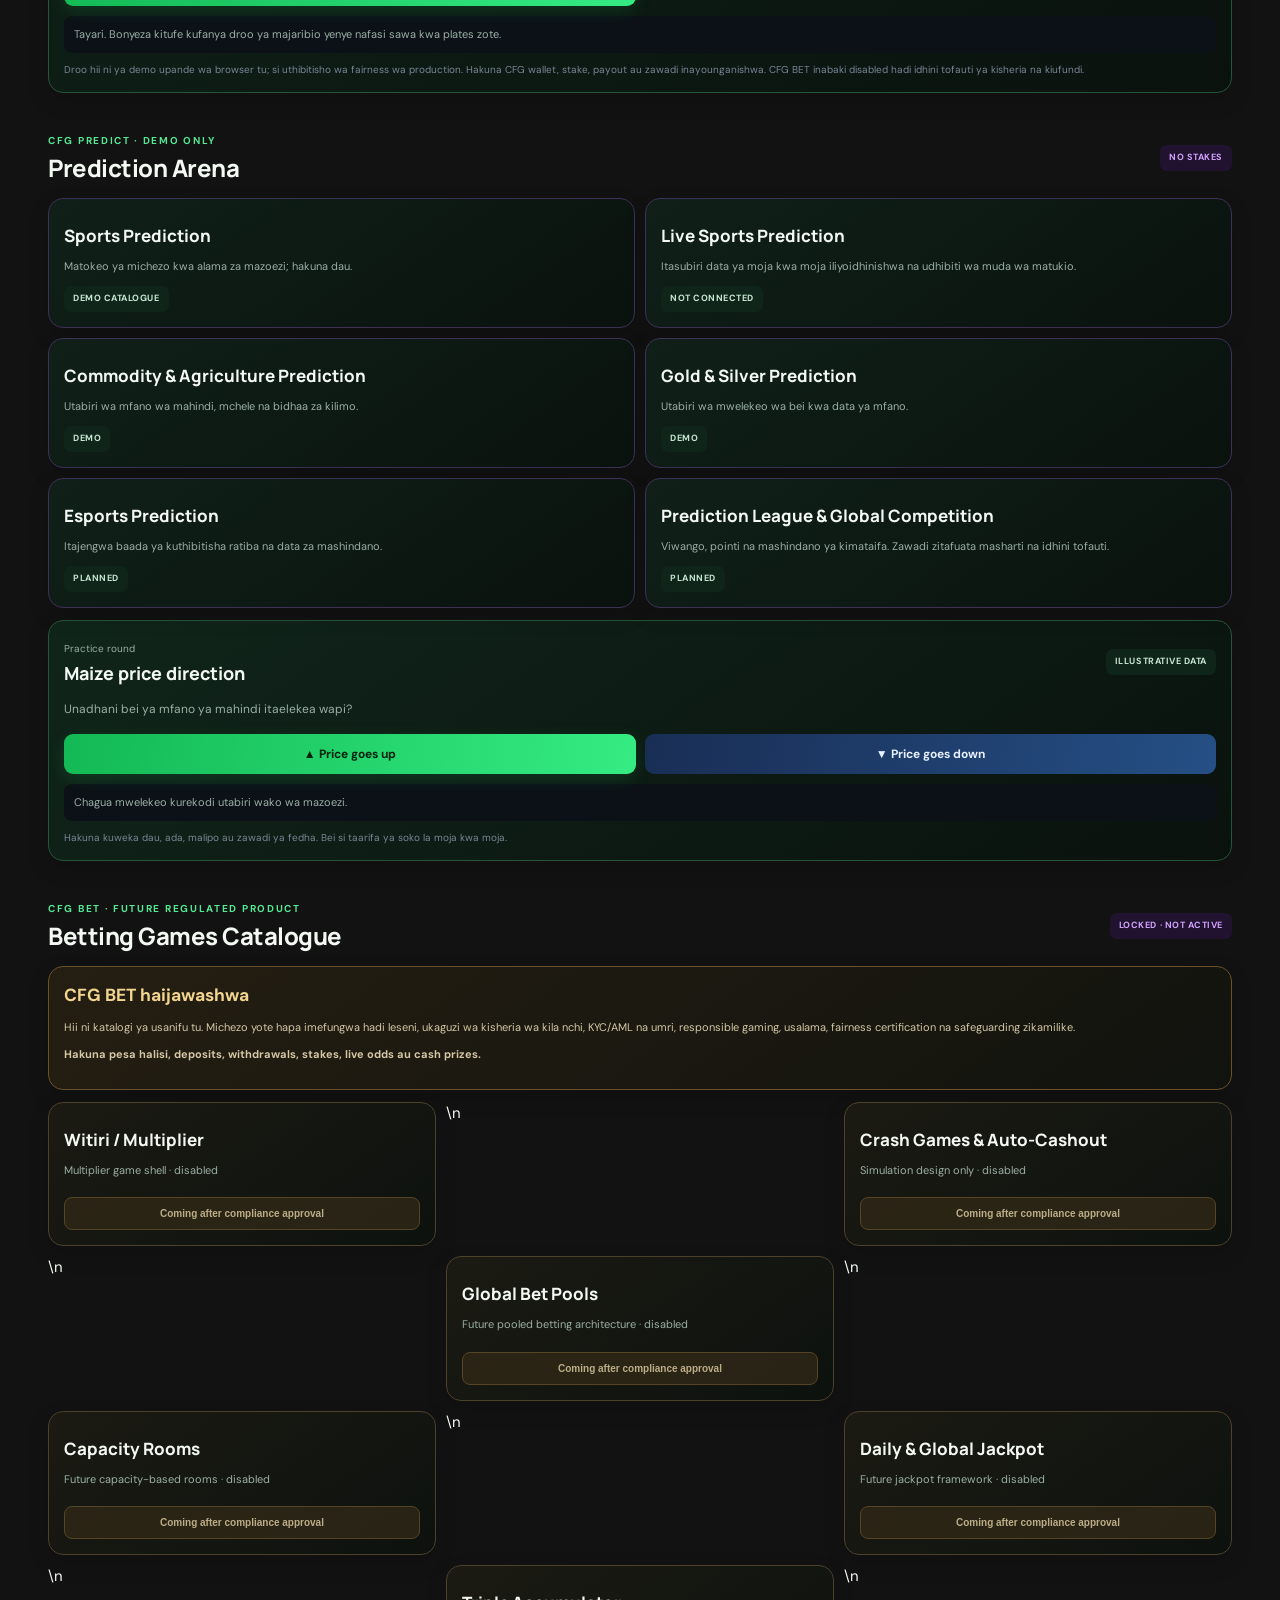
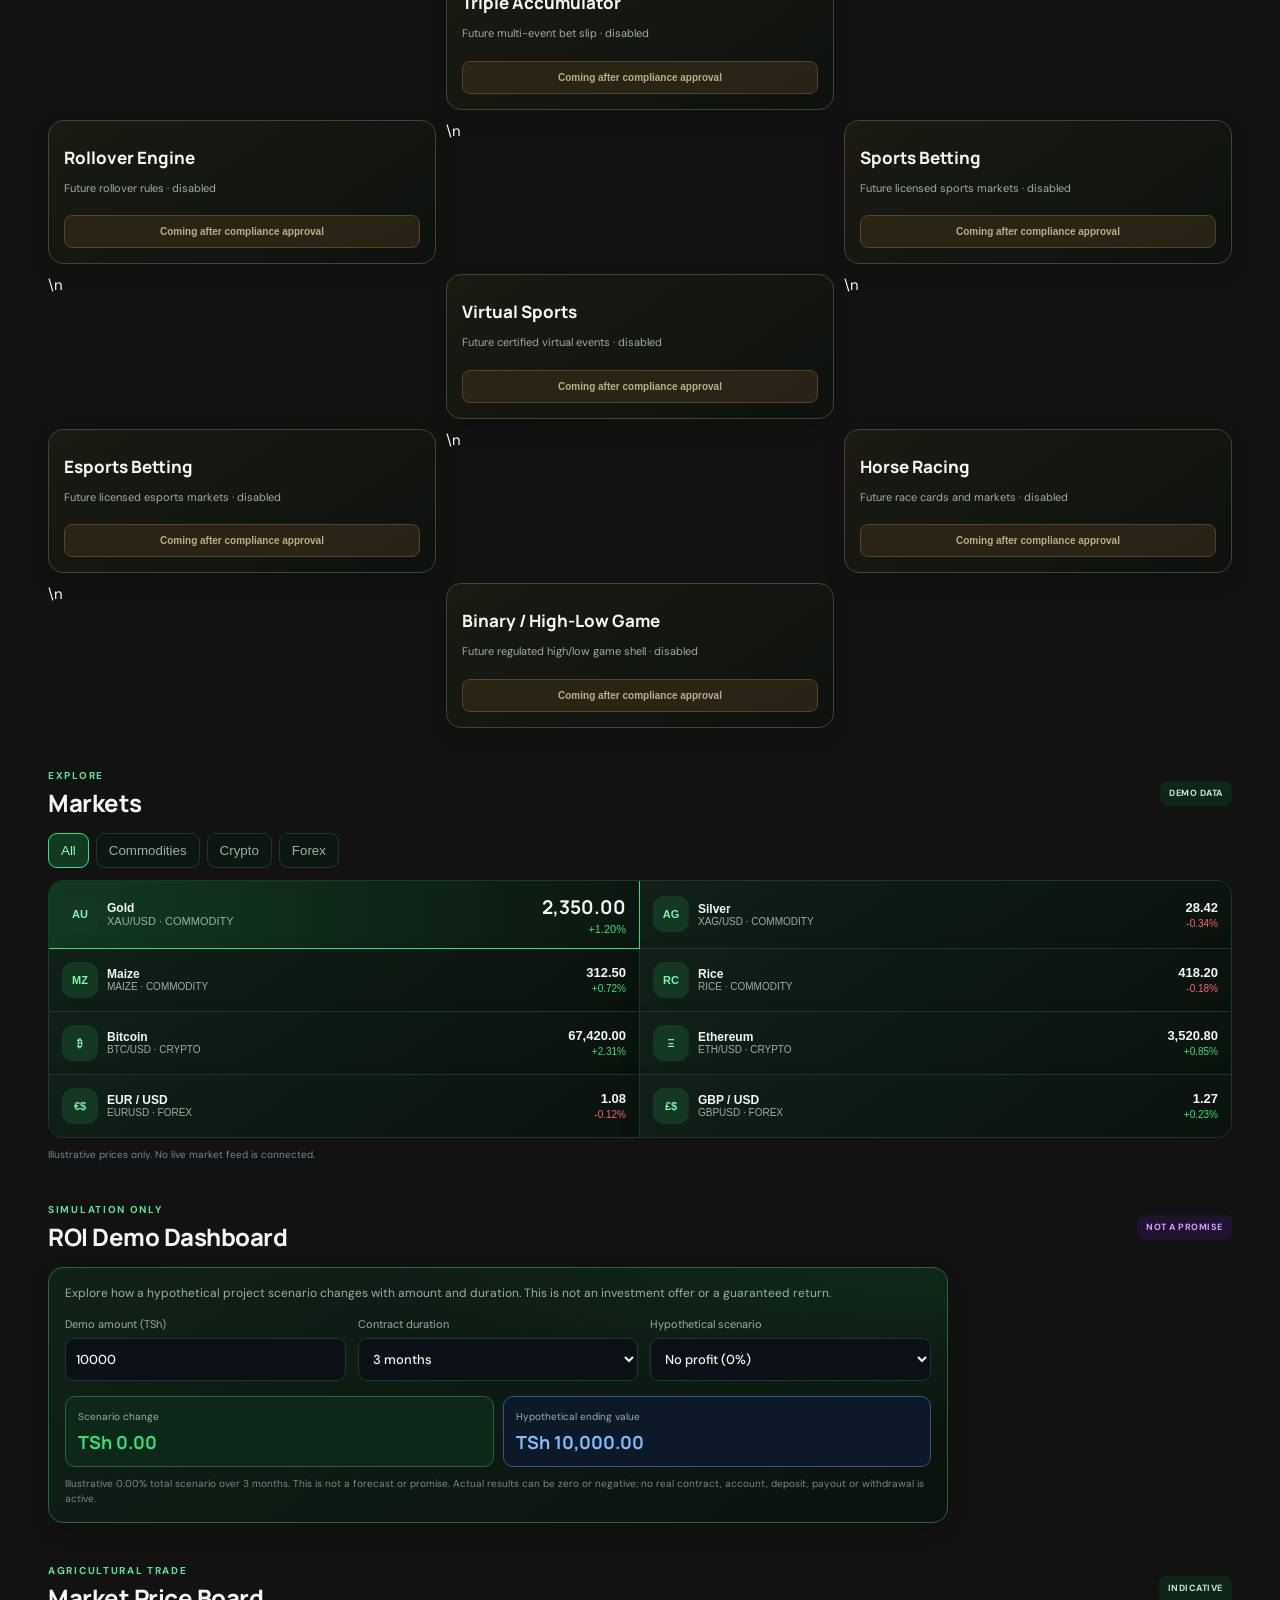
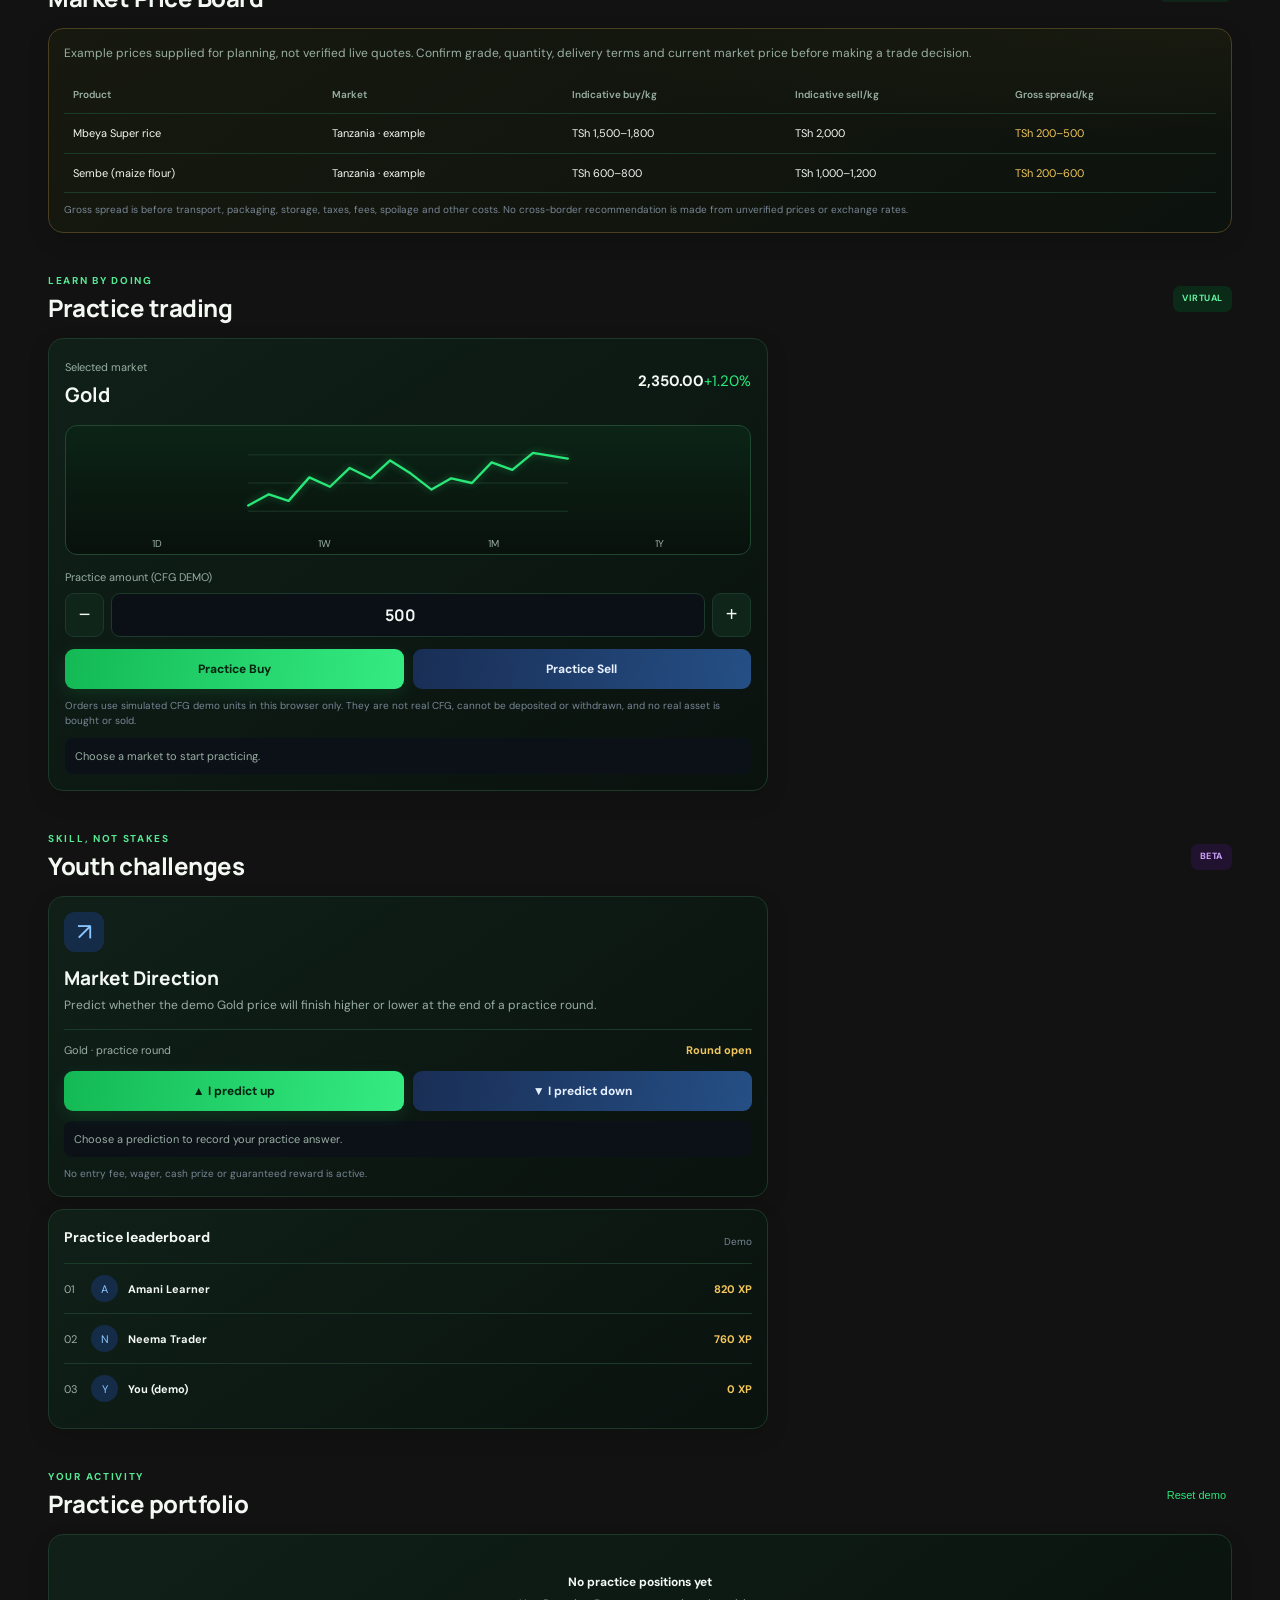
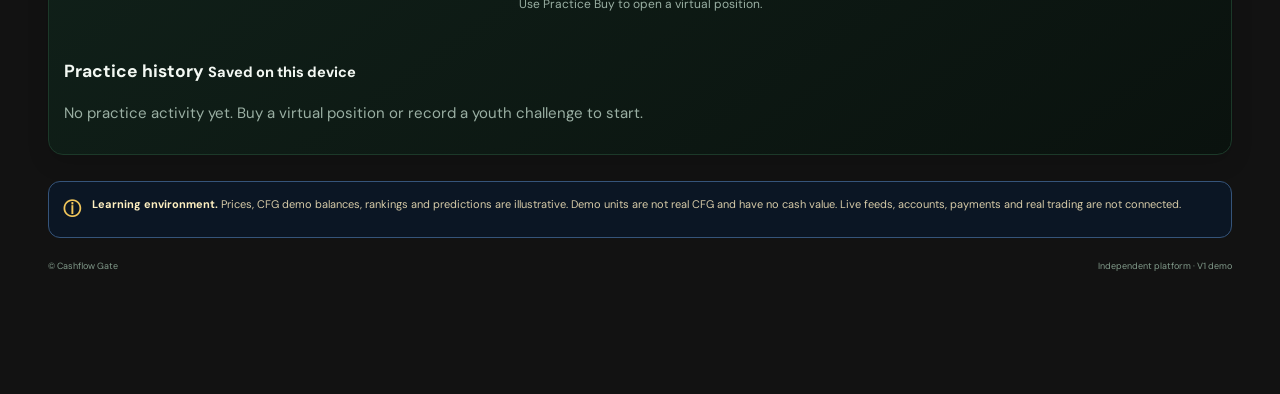
==== commit 14d968c4: "Load CFG Quiz AI assistant prototype" ====
--- a/index.html
+++ b/index.html
@@ -1,13 +1,61 @@
 <!doctype html>
-<html lang="en"><head><meta charset="utf-8"><meta name="viewport" content="width=device-width,initial-scale=1"><meta name="theme-color" content="#080b0f"><meta name="description" content="Cashflow Gate Trading — markets learning, virtual trading and skill-based youth challenges."><title>Cashflow Gate Trading</title><link rel="stylesheet" href="styles.css"><script src="app.js" defer></script></head>
-<body><div class="shell"><header class="top"><a class="brand" href="#markets"><span class="mark">CG</span><span>CASHFLOW <b>GATE</b><small>TRADING & MARKETS</small></span></a><a class="mode" href="kuza-capital.html" style="text-decoration:none"><i></i> KUZA CAPITAL</a><span class="mode"><i></i> DEMO MODE</span></header>
+<html lang="en"><head><meta charset="utf-8"><meta name="viewport" content="width=device-width,initial-scale=1"><meta name="theme-color" content="#080b0f"><meta name="description" content="Cashflow Gate Trading — markets learning, virtual trading and skill-based youth challenges."><title>Cashflow Gate Trading</title><link rel="stylesheet" href="styles.css"><script src="app.js" defer></script><script src="cfg-quiz-plate.js" defer></script><script src="cfg-quiz-ai-prototype.js" defer></script></head>
+<body><div class="shell"><header class="top"><a class="brand" href="#markets"><span class="mark">CG</span><span>CASHFLOW <b>GATE</b><small>TRADING & MARKETS</small></span></a><span class="mode"><i></i> DEMO MODE</span></header>
 <main><section class="hero"><p class="eyebrow">MARKET BRIEFING</p><h1>Read the market.<br><em>Build your skill.</em></h1><p class="muted">Explore market movements, practice trading and compete on knowledge — not wagers.</p></section>
-<section class="stats"><article class="card"><span>Virtual balance</span><strong id="balance">10,000 <small>VPT</small></strong><small>Practice funds only</small></article><article class="card"><span>Practice P/L</span><strong id="pnl" class="green">0.00 <small>VPT</small></strong><small id="openCount">0 open positions</small></article></section>
+
+<section class="section" id="games-hub"><div class="heading"><div><p class="eyebrow">GLOBAL GAMES DIRECTORY</p><h2>CFG Games Hub</h2></div><span class="tag greenTag">ALL MODULES</span></div><p class="muted hubIntro">Chagua jukwaa unalotaka. CFG PLAY ni bure; CFG PREDICT ni mazoezi ya utabiri; CFG BET itawezeshwa tu baada ya leseni na ukaguzi wa kisheria.</p><div class="hubGrid">
+<article class="card hubCard"><span class="hubLabel playLabel">CFG PLAY · FREE</span><h3>Free Games & Skill Competitions</h3><p>Quiz, Chess, Football Manager, Trading Simulator, Daily Challenges na mashindano ya ujuzi.</p><div class="hubLinks"><a href="#cfg-quiz-pot">CFG Quiz Pot</a><a href="#cfg-plate-games">Plate Games</a></div><a class="hubLink" href="#cfg-play">Open CFG PLAY ↓</a></article>
+<article class="card hubCard"><span class="hubLabel predictLabel">CFG PREDICT · DEMO</span><h3>Prediction Games & Leagues</h3><p>Sports, Live Sports, Commodity, Agriculture, Gold & Silver, Esports, Prediction League na Global Competition.</p><div class="hubLinks"><a href="#predict-sports">Sports</a><a href="#predict-live">Live Sports</a><a href="#predict-commodity">Commodity & Agriculture</a><a href="#predict-metals">Gold & Silver</a><a href="#predict-esports">Esports</a><a href="#predict-league">Leagues & Global</a></div><a class="hubLink" href="#cfg-predict">Open CFG PREDICT ↓</a></article>
+<article class="card hubCard"><span class="hubLabel betLabel">CFG BET · LOCKED</span><h3>Regulated Betting Games</h3><p>Catalog ya michezo iliyopangwa kwa awamu zijazo. Hakuna dau, deposit, withdrawal au malipo halisi yanayopatikana sasa.</p><div class="hubLinks"><a href="#bet-witiri">Witiri / Multiplier</a><a href="#bet-crash">Crash & Auto-Cashout</a><a href="#bet-pools">Global Bet Pools</a><a href="#bet-capacity">Capacity Rooms</a><a href="#bet-jackpot">Daily / Global Jackpot</a><a href="#bet-accumulator">Triple Accumulator</a><a href="#bet-rollover">Rollover Engine</a><a href="#bet-sports">Sports Betting</a><a href="#bet-virtual">Virtual Sports</a><a href="#bet-esports">Esports Betting</a><a href="#bet-horse">Horse Racing</a><a href="#bet-binary">Binary / High-Low</a></div><a class="hubLink lockedLink" href="#cfg-bet">View CFG BET status ↓</a></article>
+</div></section>
+<section class="stats"><article class="card"><span>Virtual balance</span><strong id="balance">10,000 <small>CFG (DEMO)</small></strong><small>Simulated units only · not a real CFG wallet</small></article><article class="card"><span>Practice P/L</span><strong id="pnl" class="green">0.00 <small>CFG (DEMO)</small></strong><small id="openCount">0 open positions</small></article></section>
+
+<section class="section" id="cfg-play"><div class="heading"><div><p class="eyebrow">CFG PLAY · FREE TO PLAY</p><h2>Games & Daily Challenge</h2></div><span class="tag greenTag">SKILL MODE</span></div><div class="playGrid"><article class="card playCard"><div class="playBadge">QUIZ</div><h3>Daily Knowledge Challenge</h3><p class="muted">Jibu swali la leo kuhusu biashara na masoko. Alama ni za mazoezi tu.</p><p id="quizQuestion" class="quizQuestion">Which document records money entering and leaving a business?</p><div id="quizAnswers" class="quizAnswers"><button data-answer="a">A. Cash-flow statement</button><button data-answer="b">B. Product catalogue</button><button data-answer="c">C. Marketing poster</button></div><p id="quizMessage" class="message" role="status">Chagua jibu moja. Una jaribio moja kwa siku kwenye kifaa hiki.</p><div class="playScore">CFG PLAY points: <strong id="playPoints">0</strong> <small>· non-withdrawable demo points</small></div></article><article class="card playCard strategyCard"><div class="playBadge blueBadge">STRATEGY</div><h3>Chess & Strategy</h3><p class="muted">Eneo la michezo ya fikra na kupanga mikakati.</p><div class="chessMeta"><span id="chessTurn">White to move</span><button type="button" id="chessReset" class="reset">New game</button></div><div id="chessBoard" class="chessBoard" role="grid" aria-label="Chess practice board"></div><p id="chessMessage" class="message" role="status">Chagua kete yako kisha gusa kisanduku unachotaka kuhamia. Wachezaji wawili wanatumia kifaa kimoja.</p><p class="fine">Local two-player chess practice. Legal moves, check, checkmate, castling, en passant and queen promotion are supported. No entry fee, stake or cash prize.</p></article></div>
+<article class="card playCard managerCard" id="football-manager">
+<div class="playBadge blueBadge">FOOTBALL MANAGER</div><h3>Build your club</h3>
+<p class="muted">Simulate a football season: choose a club, formation and tactics, then manage match results. CFG PLAY demo only.</p>
+<div class="managerControls">
+<div><label for="fmClub">Your club</label><select id="fmClub"><option value="tabora">Tabora United</option><option value="coast">Coast Rangers</option><option value="lake">Lake Stars</option></select></div>
+<div><label for="fmFormation">Formation</label><select id="fmFormation"><option value="balanced">4-3-3 Balanced</option><option value="defensive">4-4-2 Defensive</option><option value="attacking">3-4-3 Attacking</option></select></div>
+<div><label for="fmTactic">Match tactic</label><select id="fmTactic"><option value="balanced">Balanced play</option><option value="press">High press</option><option value="counter">Counter attack</option></select></div></div>
+<div class="managerSummary"><div><small>Squad strength</small><strong id="fmStrength">72</strong></div><div><small>Season</small><strong id="fmSeason">1</strong></div><div><small>League points</small><strong id="fmPoints">0</strong></div></div>
+<button type="button" class="buy" id="fmPlay">Simulate next match</button><p id="fmMessage" class="message" role="status">Set your club strategy and start the season.</p>
+<div class="managerTable"><h4>Demo league table</h4><div id="fmTable"></div></div>
+<p class="fine">Local football management simulation. Results are fictional; no real teams, player contracts, entry fees, wagers or cash prizes are involved. Progress is stored only in this browser.</p>
+</article></section>
+<section class="section" id="cfg-quiz-pot"><div class="heading"><div><p class="eyebrow">CFG QUIZ POT · FREE SKILL CHALLENGE</p><h2>10 Questions · 60 Seconds</h2></div><span class="tag greenTag">DEMO POINTS ONLY</span></div>
+<article class="card quizPotCard"><div class="quizPotTop"><div><span class="playBadge">QUIZ POT</span><p class="muted">Maswali ya Basic Arithmetic yanachaguliwa kutoka bank ya maswali 1,000+.</p></div><div class="quizTimer"><small>TIME LEFT</small><strong id="quizPotTimer">01:00</strong></div></div>
+<div class="quizPotStats"><span id="quizPotProgress">Tayari kuanza</span><span>Question Bank: <b id="quizBankCount">—</b></span><span>Quiz Points: <b id="quizPotPoints">0</b></span></div>
+<p id="quizPotQuestion" class="quizPotQuestion">Bonyeza Start Quiz kuanza maswali 10.</p><div id="quizPotAnswers" class="quizPotAnswers"></div><button type="button" class="buy" id="quizPotStart">Start Quiz</button>
+<p id="quizPotMessage" class="message" role="status">Muda wa jaribio lote ni sekunde 60. Kosa la tatu linasitisha jaribio mara moja.</p><p id="quizPotResult" class="quizPotResult" hidden></p><div class="quizHistory"><h3>Quiz History</h3><div id="quizPotHistory"></div></div>
+<p class="fine">1,000 Quiz Points = 0.5 CFG ni thamani ya kuhesabia zawadi pekee. Hizi ni demo points za kifaa hiki; si CFG halisi, hazina withdrawal, transfer wala wallet conversion. Matokeo na timer za browser si uthibitisho salama wa mashindano au zawadi halisi.</p></article>
+<article class="card quizManagerCard"><div class="playBadge blueBadge">CONTENT MANAGER · LOCAL DEMO</div><h3>Ongeza swali kwenye Question Bank</h3><p class="muted">Swali la majaribio litahifadhiwa kwenye browser hii pekee.</p>
+<form id="quizQuestionForm" class="quizQuestionForm"><label>Swali<input name="question" required maxlength="240" placeholder="Mfano: 12 + 8 = ?"></label><label>Jibu A<input name="option1" required></label><label>Jibu B<input name="option2" required></label><label>Jibu C<input name="option3" required></label><label>Jibu D<input name="option4" required></label><label>Jibu sahihi<select name="correct"><option value="0">A</option><option value="1">B</option><option value="2">C</option><option value="3">D</option></select></label><button type="submit" class="sell">Save Demo Question</button></form>
+<p id="quizManagerMessage" class="message" role="status"></p><p class="fine">Bank ya msingi inazalisha maswali 1,000+ ya arithmetic. Manager hii ni ya majaribio; production inahitaji admin authentication, server-side validation, approval na answer-key protection.</p><p>Maswali yanayopatikana: <b id="quizManagerCount">—</b></p></article></section>
+<section class="section" id="cfg-plate-games"><div class="heading"><div><p class="eyebrow">CFG PLATE GAMES · FAIR PROBABILITY SIMULATOR</p><h2>Plate / Drum Round</h2></div><span class="tag purple">DEMO · NO STAKES</span></div>
+<article class="card plateCard"><p class="muted">Plates zote 13 zina nafasi sawa ya kuchaguliwa. Huu ni mchezo wa majaribio tu; hakuna dau, malipo au zawadi ya fedha.</p>
+<div class="plateProbabilitySummary"><div><small>Normal group</small><strong>53.8462%</strong><span>Plates 1, 2, 3, 7, 8, 11, 12</span></div><div><small>Fail group</small><strong>30.7692%</strong><span>Plates 5, 6, 10, 13</span></div><div><small>Winning group</small><strong>15.3846%</strong><span>Plates 4, 9</span></div><div><small>Total</small><strong>100%</strong><span>13 × 1/13 each</span></div></div>
+<div id="plateProbabilityList" class="plateProbabilityList"></div>
+<p class="fine">Hesabu halisi: kila plate = 1/13 = 100/1300 tickets = 7.692307…%. Jedwali linaonyesha 7.6923% kwa kuzungusha; hesabu ya msingi hutumia tickets 100 kwa kila plate kati ya 1,300. Makundi: Normal 700/1300, Fail 400/1300, Winning 200/1300.</p>
+<div class="actions"><button type="button" class="buy" id="plateSimulatorStart">Chagua Plate (Demo Draw)</button></div>
+<p id="plateSimulatorMessage" class="message" role="status" aria-live="polite">Tayari. Bonyeza kitufe kufanya droo ya majaribio yenye nafasi sawa kwa plates zote.</p>
+<p class="fine">Droo hii ni ya demo upande wa browser tu; si uthibitisho wa fairness wa production. Hakuna CFG wallet, stake, payout au zawadi inayounganishwa. CFG BET inabaki disabled hadi idhini tofauti ya kisheria na kiufundi.</p></article></section>
+<section class="section" id="cfg-predict"><div class="heading"><div><p class="eyebrow">CFG PREDICT · DEMO ONLY</p><h2>Prediction Arena</h2></div><span class="tag purple">NO STAKES</span></div><div class="predictionCatalog">
+<article class="card predictionItem" id="predict-sports"><h3>Sports Prediction</h3><p>Matokeo ya michezo kwa alama za mazoezi; hakuna dau.</p><span class="tag">DEMO CATALOGUE</span></article>
+<article class="card predictionItem" id="predict-live"><h3>Live Sports Prediction</h3><p>Itasubiri data ya moja kwa moja iliyoidhinishwa na udhibiti wa muda wa matukio.</p><span class="tag">NOT CONNECTED</span></article>
+<article class="card predictionItem" id="predict-commodity"><h3>Commodity & Agriculture Prediction</h3><p>Utabiri wa mfano wa mahindi, mchele na bidhaa za kilimo.</p><span class="tag">DEMO</span></article>
+<article class="card predictionItem" id="predict-metals"><h3>Gold & Silver Prediction</h3><p>Utabiri wa mwelekeo wa bei kwa data ya mfano.</p><span class="tag">DEMO</span></article>
+<article class="card predictionItem" id="predict-esports"><h3>Esports Prediction</h3><p>Itajengwa baada ya kuthibitisha ratiba na data za mashindano.</p><span class="tag">PLANNED</span></article>
+<article class="card predictionItem" id="predict-league"><h3>Prediction League & Global Competition</h3><p>Viwango, pointi na mashindano ya kimataifa. Zawadi zitafuata masharti na idhini tofauti.</p><span class="tag">PLANNED</span></article>
+</div><article class="card predictCard"><div class="predictTop"><div><small>Practice round</small><h3>Maize price direction</h3></div><span class="tag">ILLUSTRATIVE DATA</span></div><p class="muted">Unadhani bei ya mfano ya mahindi itaelekea wapi?</p><div class="actions"><button class="buy" data-market-pick="up">▲ Price goes up</button><button class="sell" data-market-pick="down">▼ Price goes down</button></div><p id="marketPredictMessage" class="message" role="status">Chagua mwelekeo kurekodi utabiri wako wa mazoezi.</p><p class="fine">Hakuna kuweka dau, ada, malipo au zawadi ya fedha. Bei si taarifa ya soko la moja kwa moja.</p></article></section>
+<section class="section" id="cfg-bet"><div class="heading"><div><p class="eyebrow">CFG BET · FUTURE REGULATED PRODUCT</p><h2>Betting Games Catalogue</h2></div><span class="tag purple">LOCKED · NOT ACTIVE</span></div><article class="card betNotice"><h3>CFG BET haijawashwa</h3><p>Hii ni katalogi ya usanifu tu. Michezo yote hapa imefungwa hadi leseni, ukaguzi wa kisheria wa kila nchi, KYC/AML na umri, responsible gaming, usalama, fairness certification na safeguarding zikamilike.</p><p><b>Hakuna pesa halisi, deposits, withdrawals, stakes, live odds au cash prizes.</b></p></article><div class="betCatalog">
+<article class="card betItem" id="bet-witiri"><h3>Witiri / Multiplier</h3><p>Multiplier game shell · disabled</p><button type="button" disabled aria-disabled="true">Coming after compliance approval</button></article>\n<article class="card betItem" id="bet-crash"><h3>Crash Games & Auto-Cashout</h3><p>Simulation design only · disabled</p><button type="button" disabled aria-disabled="true">Coming after compliance approval</button></article>\n<article class="card betItem" id="bet-pools"><h3>Global Bet Pools</h3><p>Future pooled betting architecture · disabled</p><button type="button" disabled aria-disabled="true">Coming after compliance approval</button></article>\n<article class="card betItem" id="bet-capacity"><h3>Capacity Rooms</h3><p>Future capacity-based rooms · disabled</p><button type="button" disabled aria-disabled="true">Coming after compliance approval</button></article>\n<article class="card betItem" id="bet-jackpot"><h3>Daily & Global Jackpot</h3><p>Future jackpot framework · disabled</p><button type="button" disabled aria-disabled="true">Coming after compliance approval</button></article>\n<article class="card betItem" id="bet-accumulator"><h3>Triple Accumulator</h3><p>Future multi-event bet slip · disabled</p><button type="button" disabled aria-disabled="true">Coming after compliance approval</button></article>\n<article class="card betItem" id="bet-rollover"><h3>Rollover Engine</h3><p>Future rollover rules · disabled</p><button type="button" disabled aria-disabled="true">Coming after compliance approval</button></article>\n<article class="card betItem" id="bet-sports"><h3>Sports Betting</h3><p>Future licensed sports markets · disabled</p><button type="button" disabled aria-disabled="true">Coming after compliance approval</button></article>\n<article class="card betItem" id="bet-virtual"><h3>Virtual Sports</h3><p>Future certified virtual events · disabled</p><button type="button" disabled aria-disabled="true">Coming after compliance approval</button></article>\n<article class="card betItem" id="bet-esports"><h3>Esports Betting</h3><p>Future licensed esports markets · disabled</p><button type="button" disabled aria-disabled="true">Coming after compliance approval</button></article>\n<article class="card betItem" id="bet-horse"><h3>Horse Racing</h3><p>Future race cards and markets · disabled</p><button type="button" disabled aria-disabled="true">Coming after compliance approval</button></article>\n<article class="card betItem" id="bet-binary"><h3>Binary / High-Low Game</h3><p>Future regulated high/low game shell · disabled</p><button type="button" disabled aria-disabled="true">Coming after compliance approval</button></article>
+</div></section>
 <section class="section" id="markets"><div class="heading"><div><p class="eyebrow">EXPLORE</p><h2>Markets</h2></div><span class="tag">DEMO DATA</span></div><div class="filters"><button class="filter active" data-filter="all">All</button><button class="filter" data-filter="commodity">Commodities</button><button class="filter" data-filter="crypto">Crypto</button><button class="filter" data-filter="forex">Forex</button></div><div id="marketList" class="markets"></div><p class="fine">Illustrative prices only. No live market feed is connected.</p></section>
 <section class="section" id="roi-demo"><div class="heading"><div><p class="eyebrow">SIMULATION ONLY</p><h2>ROI Demo Dashboard</h2></div><span class="tag purple">NOT A PROMISE</span></div><div class="card roiCard"><p class="muted roiIntro">Explore how a hypothetical project scenario changes with amount and duration. This is not an investment offer or a guaranteed return.</p><div class="roiGrid"><div><label for="roiPrincipal">Demo amount (TSh)</label><input id="roiPrincipal" type="number" min="1000" step="1000" value="10000" inputmode="numeric"></div><div><label for="roiTerm">Contract duration</label><select id="roiTerm"><option value="7">7 days</option><option value="14">14 days</option><option value="21">21 days</option><option value="1">1 month</option><option value="2">2 months</option><option value="3" selected>3 months</option><option value="6">6 months</option><option value="12">12 months</option><option value="custom">Custom / over 12 months</option></select></div><div><label for="roiScenario">Hypothetical scenario</label><select id="roiScenario"><option value="0">No profit (0%)</option><option value="2">Illustrative +2% total</option><option value="5">Illustrative +5% total</option><option value="-2">Illustrative -2% loss</option></select></div></div><div class="roiResults"><div><span>Scenario change</span><strong id="roiChange">TSh 0.00</strong></div><div><span>Hypothetical ending value</span><strong id="roiEnd">TSh 10,000.00</strong></div></div><p id="roiDisclosure" class="fine">Illustration only. Actual project results may be zero or negative. No real account, deposit, contract, payout or withdrawal is connected.</p></div></section>
 <section class="section" id="price-board"><div class="heading"><div><p class="eyebrow">AGRICULTURAL TRADE</p><h2>Market Price Board</h2></div><span class="tag">INDICATIVE</span></div><div class="card"><p class="muted roiIntro">Example prices supplied for planning, not verified live quotes. Confirm grade, quantity, delivery terms and current market price before making a trade decision.</p><div class="tableWrap"><table class="priceTable"><thead><tr><th>Product</th><th>Market</th><th>Indicative buy/kg</th><th>Indicative sell/kg</th><th>Gross spread/kg</th></tr></thead><tbody><tr><td>Mbeya Super rice</td><td>Tanzania · example</td><td>TSh 1,500–1,800</td><td>TSh 2,000</td><td>TSh 200–500</td></tr><tr><td>Sembe (maize flour)</td><td>Tanzania · example</td><td>TSh 600–800</td><td>TSh 1,000–1,200</td><td>TSh 200–600</td></tr></tbody></table></div><p class="fine">Gross spread is before transport, packaging, storage, taxes, fees, spoilage and other costs. No cross-border recommendation is made from unverified prices or exchange rates.</p></div></section>
-<section class="section" id="practice"><div class="heading"><div><p class="eyebrow">LEARN BY DOING</p><h2>Practice trading</h2></div><span class="tag greenTag">VIRTUAL</span></div><div class="card trade"><div class="selected"><div><small>Selected market</small><h3 id="selectedName">Gold</h3></div><div class="quote"><strong id="selectedPrice">2,350.00</strong><span id="selectedChange" class="green">+1.20%</span></div></div><div class="chart"><svg viewBox="0 0 340 100" role="img" aria-label="Illustrative price line"><path class="grid" d="M0 20H340 M0 50H340 M0 80H340"/><path class="line" d="M0 74 L22 62 L43 69 L65 44 L87 54 L108 34 L130 45 L151 26 L173 40 L195 57 L216 45 L238 50 L259 28 L281 36 L303 18 L340 24"/></svg><div><span>1D</span><span>1W</span><span>1M</span><span>1Y</span></div></div><label for="amount">Practice amount (VPT)</label><div class="amount"><button id="minus" aria-label="Decrease amount">−</button><input id="amount" type="number" min="1" max="10000" value="500" inputmode="decimal"><button id="plus" aria-label="Increase amount">+</button></div><div class="actions"><button id="buy" class="buy">Practice Buy</button><button id="sell" class="sell">Practice Sell</button></div><p class="fine">Orders are simulated in this browser only. No real asset is bought or sold.</p><p id="tradeMessage" class="message" role="status">Choose a market to start practicing.</p></div></section>
+<section class="section" id="practice"><div class="heading"><div><p class="eyebrow">LEARN BY DOING</p><h2>Practice trading</h2></div><span class="tag greenTag">VIRTUAL</span></div><div class="card trade"><div class="selected"><div><small>Selected market</small><h3 id="selectedName">Gold</h3></div><div class="quote"><strong id="selectedPrice">2,350.00</strong><span id="selectedChange" class="green">+1.20%</span></div></div><div class="chart"><svg viewBox="0 0 340 100" role="img" aria-label="Illustrative price line"><path class="grid" d="M0 20H340 M0 50H340 M0 80H340"/><path class="line" d="M0 74 L22 62 L43 69 L65 44 L87 54 L108 34 L130 45 L151 26 L173 40 L195 57 L216 45 L238 50 L259 28 L281 36 L303 18 L340 24"/></svg><div><span>1D</span><span>1W</span><span>1M</span><span>1Y</span></div></div><label for="amount">Practice amount (CFG DEMO)</label><div class="amount"><button id="minus" aria-label="Decrease amount">−</button><input id="amount" type="number" min="1" max="10000" value="500" inputmode="decimal"><button id="plus" aria-label="Increase amount">+</button></div><div class="actions"><button id="buy" class="buy">Practice Buy</button><button id="sell" class="sell">Practice Sell</button></div><p class="fine">Orders use simulated CFG demo units in this browser only. They are not real CFG, cannot be deposited or withdrawn, and no real asset is bought or sold.</p><p id="tradeMessage" class="message" role="status">Choose a market to start practicing.</p></div></section>
 <section class="section" id="challenges"><div class="heading"><div><p class="eyebrow">SKILL, NOT STAKES</p><h2>Youth challenges</h2></div><span class="tag purple">BETA</span></div><article class="card challenge"><div class="challengeIcon">↗</div><h3>Market Direction</h3><p class="muted">Predict whether the demo Gold price will finish higher or lower at the end of a practice round.</p><div class="question"><span>Gold · practice round</span><b>Round open</b></div><div class="actions"><button class="buy prediction" data-pick="up">▲ I predict up</button><button class="sell prediction" data-pick="down">▼ I predict down</button></div><p id="predictionMessage" class="message" role="status">Choose a prediction to record your practice answer.</p><p class="fine">No entry fee, wager, cash prize or guaranteed reward is active.</p></article><div class="card leaderboard"><div class="heading"><h3>Practice leaderboard</h3><span class="fine">Demo</span></div><div class="leader"><span>01</span><span class="person">A</span><b>Amani Learner</b><strong>820 XP</strong></div><div class="leader"><span>02</span><span class="person">N</span><b>Neema Trader</b><strong>760 XP</strong></div><div class="leader"><span>03</span><span class="person">Y</span><b>You (demo)</b><strong id="xp">0 XP</strong></div></div></section>
 <section class="section" id="portfolio"><div class="heading"><div><p class="eyebrow">YOUR ACTIVITY</p><h2>Practice portfolio</h2></div><button id="reset" class="reset">Reset demo</button></div><div class="card portfolio"><div id="empty" class="empty"><strong>No practice positions yet</strong><p>Use Practice Buy to open a virtual position.</p></div><div id="positions"></div></div></section>
-<aside class="notice"><b>ⓘ</b><p><strong>Learning environment.</strong> Prices, balances, rankings and predictions are illustrative. Live feeds, accounts, payments and real trading are not connected.</p></aside></main>
-<nav class="bottom"><a href="#markets" class="active"><span>▥</span>Markets</a><a href="#practice"><span>⌁</span>Practice</a><a href="#roi-demo"><span>％</span>ROI Demo</a><a href="#price-board"><span>▤</span>Prices</a><a href="#challenges"><span>♜</span>Challenges</a><a href="#portfolio"><span>▣</span>Portfolio</a></nav><footer>© Cashflow Gate <span>Independent platform · V1 demo</span></footer></div></body></html>+<aside class="notice"><b>ⓘ</b><p><strong>Learning environment.</strong> Prices, CFG demo balances, rankings and predictions are illustrative. Demo units are not real CFG and have no cash value. Live feeds, accounts, payments and real trading are not connected.</p></aside></main>
+<nav class="bottom"><a href="#cfg-play"><span>♟</span>PLAY</a><a href="#cfg-predict"><span>↗</span>PREDICT</a><a href="#markets" class="active"><span>▥</span>Markets</a><a href="#practice"><span>⌁</span>Practice</a><a href="#roi-demo"><span>％</span>ROI Demo</a><a href="#price-board"><span>▤</span>Prices</a><a href="#challenges"><span>♜</span>Challenges</a><a href="#portfolio"><span>▣</span>Portfolio</a></nav><footer>© Cashflow Gate <span>Independent platform · V1 demo</span></footer></div></body></html>
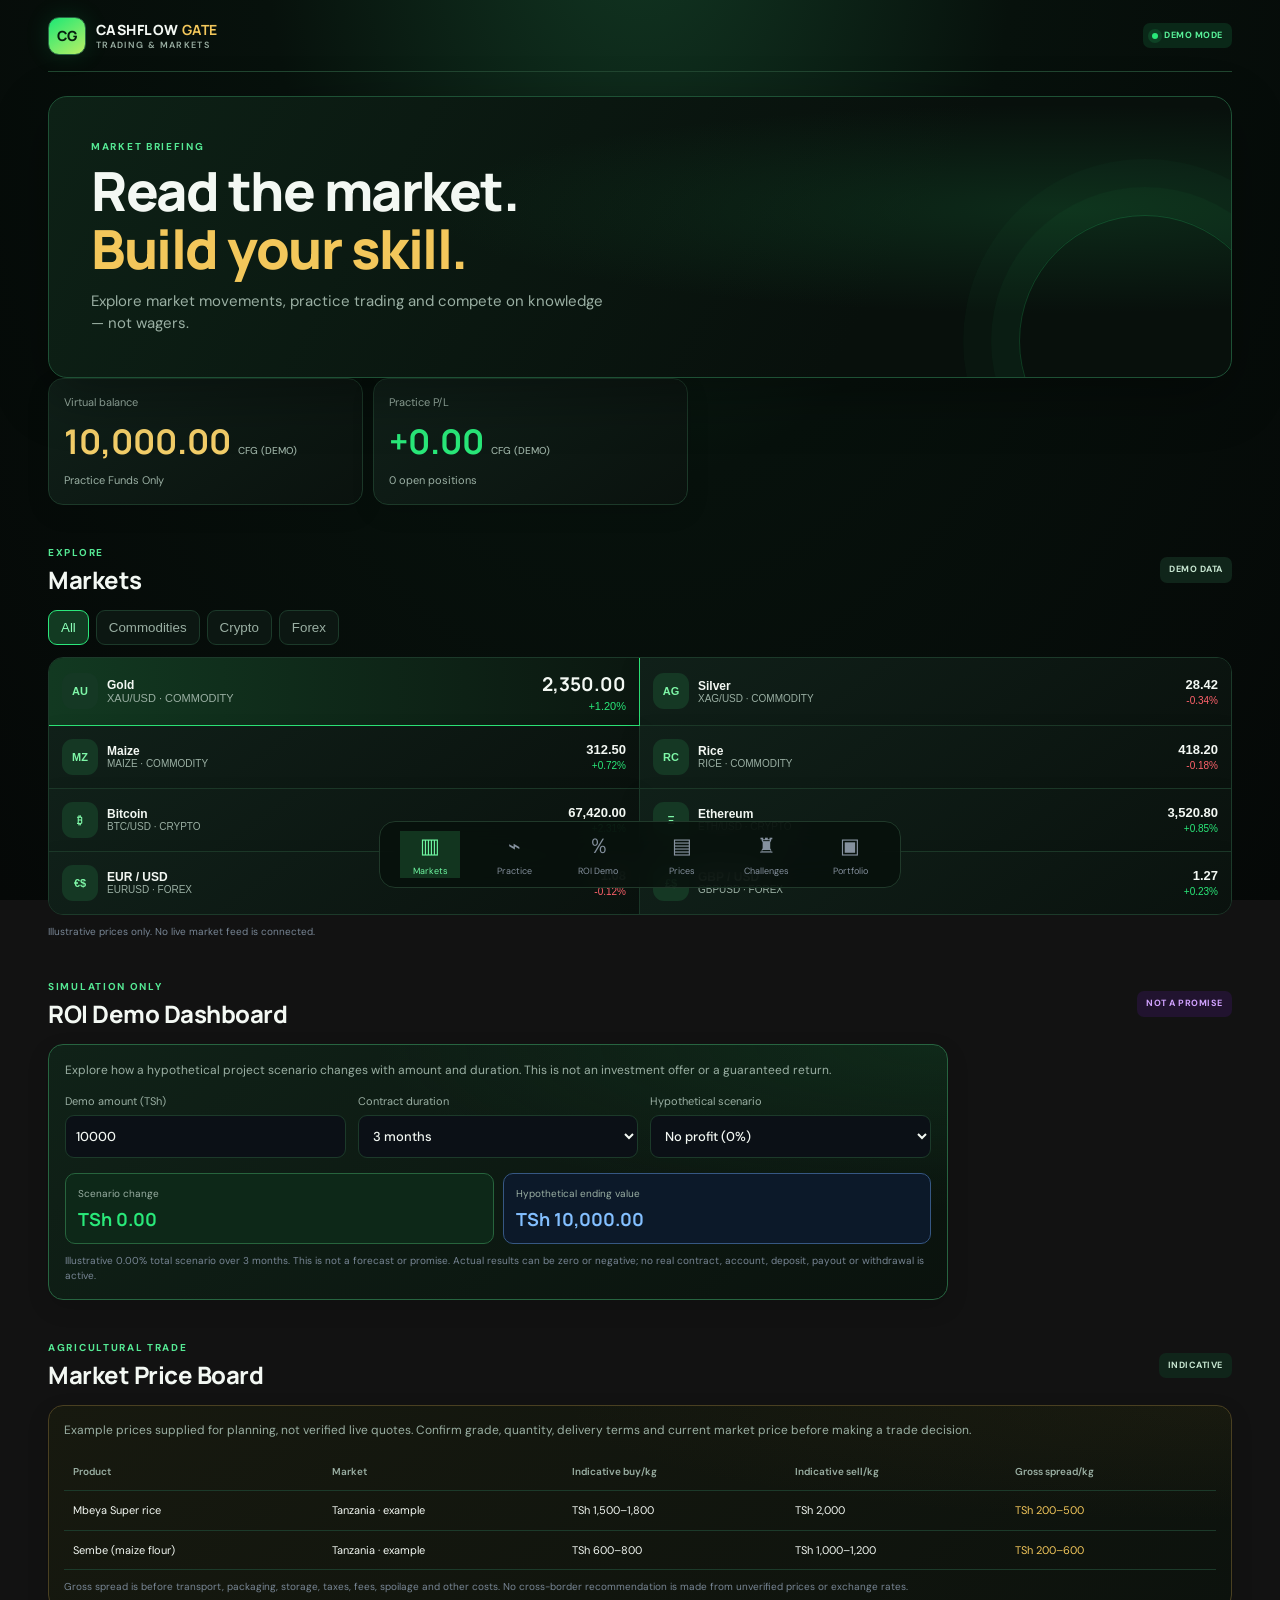
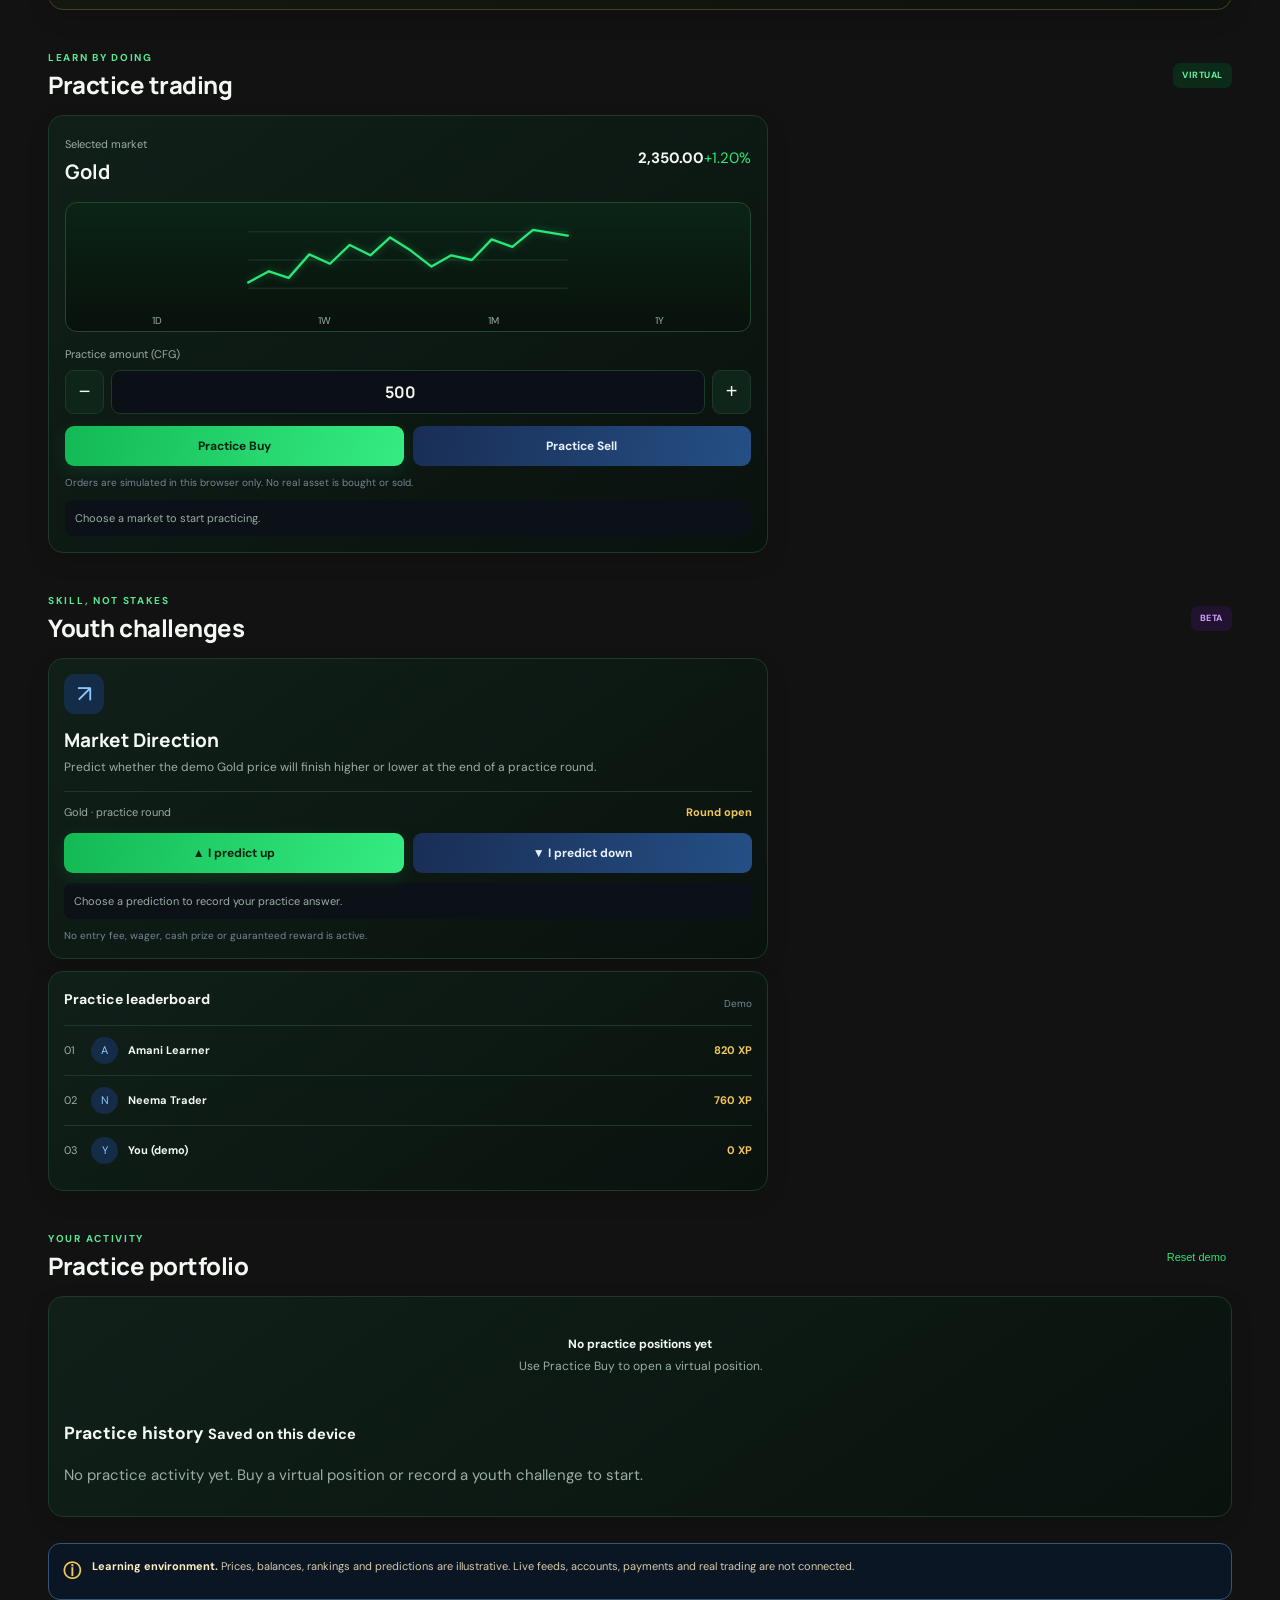
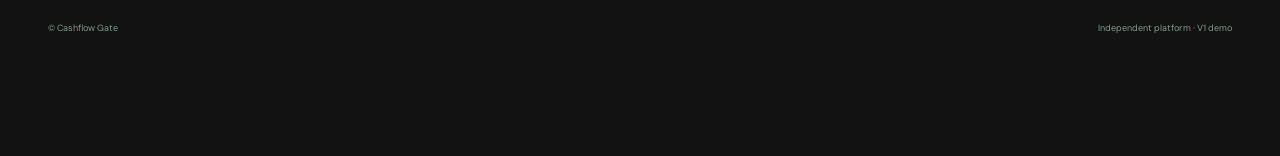
==== commit df803806: "Remove legacy VPT denomination; use isolated CFG demo balance" ====
--- a/index.html
+++ b/index.html
@@ -1,61 +1,13 @@
 <!doctype html>
-<html lang="en"><head><meta charset="utf-8"><meta name="viewport" content="width=device-width,initial-scale=1"><meta name="theme-color" content="#080b0f"><meta name="description" content="Cashflow Gate Trading — markets learning, virtual trading and skill-based youth challenges."><title>Cashflow Gate Trading</title><link rel="stylesheet" href="styles.css"><script src="app.js" defer></script><script src="cfg-quiz-plate.js" defer></script><script src="cfg-quiz-ai-prototype.js" defer></script></head>
+<html lang="en"><head><meta charset="utf-8"><meta name="viewport" content="width=device-width,initial-scale=1"><meta name="theme-color" content="#080b0f"><meta name="description" content="Cashflow Gate Trading — markets learning, virtual trading and skill-based youth challenges."><title>Cashflow Gate Trading</title><link rel="stylesheet" href="styles.css"><script src="app.js" defer></script></head>
 <body><div class="shell"><header class="top"><a class="brand" href="#markets"><span class="mark">CG</span><span>CASHFLOW <b>GATE</b><small>TRADING & MARKETS</small></span></a><span class="mode"><i></i> DEMO MODE</span></header>
 <main><section class="hero"><p class="eyebrow">MARKET BRIEFING</p><h1>Read the market.<br><em>Build your skill.</em></h1><p class="muted">Explore market movements, practice trading and compete on knowledge — not wagers.</p></section>
-
-<section class="section" id="games-hub"><div class="heading"><div><p class="eyebrow">GLOBAL GAMES DIRECTORY</p><h2>CFG Games Hub</h2></div><span class="tag greenTag">ALL MODULES</span></div><p class="muted hubIntro">Chagua jukwaa unalotaka. CFG PLAY ni bure; CFG PREDICT ni mazoezi ya utabiri; CFG BET itawezeshwa tu baada ya leseni na ukaguzi wa kisheria.</p><div class="hubGrid">
-<article class="card hubCard"><span class="hubLabel playLabel">CFG PLAY · FREE</span><h3>Free Games & Skill Competitions</h3><p>Quiz, Chess, Football Manager, Trading Simulator, Daily Challenges na mashindano ya ujuzi.</p><div class="hubLinks"><a href="#cfg-quiz-pot">CFG Quiz Pot</a><a href="#cfg-plate-games">Plate Games</a></div><a class="hubLink" href="#cfg-play">Open CFG PLAY ↓</a></article>
-<article class="card hubCard"><span class="hubLabel predictLabel">CFG PREDICT · DEMO</span><h3>Prediction Games & Leagues</h3><p>Sports, Live Sports, Commodity, Agriculture, Gold & Silver, Esports, Prediction League na Global Competition.</p><div class="hubLinks"><a href="#predict-sports">Sports</a><a href="#predict-live">Live Sports</a><a href="#predict-commodity">Commodity & Agriculture</a><a href="#predict-metals">Gold & Silver</a><a href="#predict-esports">Esports</a><a href="#predict-league">Leagues & Global</a></div><a class="hubLink" href="#cfg-predict">Open CFG PREDICT ↓</a></article>
-<article class="card hubCard"><span class="hubLabel betLabel">CFG BET · LOCKED</span><h3>Regulated Betting Games</h3><p>Catalog ya michezo iliyopangwa kwa awamu zijazo. Hakuna dau, deposit, withdrawal au malipo halisi yanayopatikana sasa.</p><div class="hubLinks"><a href="#bet-witiri">Witiri / Multiplier</a><a href="#bet-crash">Crash & Auto-Cashout</a><a href="#bet-pools">Global Bet Pools</a><a href="#bet-capacity">Capacity Rooms</a><a href="#bet-jackpot">Daily / Global Jackpot</a><a href="#bet-accumulator">Triple Accumulator</a><a href="#bet-rollover">Rollover Engine</a><a href="#bet-sports">Sports Betting</a><a href="#bet-virtual">Virtual Sports</a><a href="#bet-esports">Esports Betting</a><a href="#bet-horse">Horse Racing</a><a href="#bet-binary">Binary / High-Low</a></div><a class="hubLink lockedLink" href="#cfg-bet">View CFG BET status ↓</a></article>
-</div></section>
-<section class="stats"><article class="card"><span>Virtual balance</span><strong id="balance">10,000 <small>CFG (DEMO)</small></strong><small>Simulated units only · not a real CFG wallet</small></article><article class="card"><span>Practice P/L</span><strong id="pnl" class="green">0.00 <small>CFG (DEMO)</small></strong><small id="openCount">0 open positions</small></article></section>
-
-<section class="section" id="cfg-play"><div class="heading"><div><p class="eyebrow">CFG PLAY · FREE TO PLAY</p><h2>Games & Daily Challenge</h2></div><span class="tag greenTag">SKILL MODE</span></div><div class="playGrid"><article class="card playCard"><div class="playBadge">QUIZ</div><h3>Daily Knowledge Challenge</h3><p class="muted">Jibu swali la leo kuhusu biashara na masoko. Alama ni za mazoezi tu.</p><p id="quizQuestion" class="quizQuestion">Which document records money entering and leaving a business?</p><div id="quizAnswers" class="quizAnswers"><button data-answer="a">A. Cash-flow statement</button><button data-answer="b">B. Product catalogue</button><button data-answer="c">C. Marketing poster</button></div><p id="quizMessage" class="message" role="status">Chagua jibu moja. Una jaribio moja kwa siku kwenye kifaa hiki.</p><div class="playScore">CFG PLAY points: <strong id="playPoints">0</strong> <small>· non-withdrawable demo points</small></div></article><article class="card playCard strategyCard"><div class="playBadge blueBadge">STRATEGY</div><h3>Chess & Strategy</h3><p class="muted">Eneo la michezo ya fikra na kupanga mikakati.</p><div class="chessMeta"><span id="chessTurn">White to move</span><button type="button" id="chessReset" class="reset">New game</button></div><div id="chessBoard" class="chessBoard" role="grid" aria-label="Chess practice board"></div><p id="chessMessage" class="message" role="status">Chagua kete yako kisha gusa kisanduku unachotaka kuhamia. Wachezaji wawili wanatumia kifaa kimoja.</p><p class="fine">Local two-player chess practice. Legal moves, check, checkmate, castling, en passant and queen promotion are supported. No entry fee, stake or cash prize.</p></article></div>
-<article class="card playCard managerCard" id="football-manager">
-<div class="playBadge blueBadge">FOOTBALL MANAGER</div><h3>Build your club</h3>
-<p class="muted">Simulate a football season: choose a club, formation and tactics, then manage match results. CFG PLAY demo only.</p>
-<div class="managerControls">
-<div><label for="fmClub">Your club</label><select id="fmClub"><option value="tabora">Tabora United</option><option value="coast">Coast Rangers</option><option value="lake">Lake Stars</option></select></div>
-<div><label for="fmFormation">Formation</label><select id="fmFormation"><option value="balanced">4-3-3 Balanced</option><option value="defensive">4-4-2 Defensive</option><option value="attacking">3-4-3 Attacking</option></select></div>
-<div><label for="fmTactic">Match tactic</label><select id="fmTactic"><option value="balanced">Balanced play</option><option value="press">High press</option><option value="counter">Counter attack</option></select></div></div>
-<div class="managerSummary"><div><small>Squad strength</small><strong id="fmStrength">72</strong></div><div><small>Season</small><strong id="fmSeason">1</strong></div><div><small>League points</small><strong id="fmPoints">0</strong></div></div>
-<button type="button" class="buy" id="fmPlay">Simulate next match</button><p id="fmMessage" class="message" role="status">Set your club strategy and start the season.</p>
-<div class="managerTable"><h4>Demo league table</h4><div id="fmTable"></div></div>
-<p class="fine">Local football management simulation. Results are fictional; no real teams, player contracts, entry fees, wagers or cash prizes are involved. Progress is stored only in this browser.</p>
-</article></section>
-<section class="section" id="cfg-quiz-pot"><div class="heading"><div><p class="eyebrow">CFG QUIZ POT · FREE SKILL CHALLENGE</p><h2>10 Questions · 60 Seconds</h2></div><span class="tag greenTag">DEMO POINTS ONLY</span></div>
-<article class="card quizPotCard"><div class="quizPotTop"><div><span class="playBadge">QUIZ POT</span><p class="muted">Maswali ya Basic Arithmetic yanachaguliwa kutoka bank ya maswali 1,000+.</p></div><div class="quizTimer"><small>TIME LEFT</small><strong id="quizPotTimer">01:00</strong></div></div>
-<div class="quizPotStats"><span id="quizPotProgress">Tayari kuanza</span><span>Question Bank: <b id="quizBankCount">—</b></span><span>Quiz Points: <b id="quizPotPoints">0</b></span></div>
-<p id="quizPotQuestion" class="quizPotQuestion">Bonyeza Start Quiz kuanza maswali 10.</p><div id="quizPotAnswers" class="quizPotAnswers"></div><button type="button" class="buy" id="quizPotStart">Start Quiz</button>
-<p id="quizPotMessage" class="message" role="status">Muda wa jaribio lote ni sekunde 60. Kosa la tatu linasitisha jaribio mara moja.</p><p id="quizPotResult" class="quizPotResult" hidden></p><div class="quizHistory"><h3>Quiz History</h3><div id="quizPotHistory"></div></div>
-<p class="fine">1,000 Quiz Points = 0.5 CFG ni thamani ya kuhesabia zawadi pekee. Hizi ni demo points za kifaa hiki; si CFG halisi, hazina withdrawal, transfer wala wallet conversion. Matokeo na timer za browser si uthibitisho salama wa mashindano au zawadi halisi.</p></article>
-<article class="card quizManagerCard"><div class="playBadge blueBadge">CONTENT MANAGER · LOCAL DEMO</div><h3>Ongeza swali kwenye Question Bank</h3><p class="muted">Swali la majaribio litahifadhiwa kwenye browser hii pekee.</p>
-<form id="quizQuestionForm" class="quizQuestionForm"><label>Swali<input name="question" required maxlength="240" placeholder="Mfano: 12 + 8 = ?"></label><label>Jibu A<input name="option1" required></label><label>Jibu B<input name="option2" required></label><label>Jibu C<input name="option3" required></label><label>Jibu D<input name="option4" required></label><label>Jibu sahihi<select name="correct"><option value="0">A</option><option value="1">B</option><option value="2">C</option><option value="3">D</option></select></label><button type="submit" class="sell">Save Demo Question</button></form>
-<p id="quizManagerMessage" class="message" role="status"></p><p class="fine">Bank ya msingi inazalisha maswali 1,000+ ya arithmetic. Manager hii ni ya majaribio; production inahitaji admin authentication, server-side validation, approval na answer-key protection.</p><p>Maswali yanayopatikana: <b id="quizManagerCount">—</b></p></article></section>
-<section class="section" id="cfg-plate-games"><div class="heading"><div><p class="eyebrow">CFG PLATE GAMES · FAIR PROBABILITY SIMULATOR</p><h2>Plate / Drum Round</h2></div><span class="tag purple">DEMO · NO STAKES</span></div>
-<article class="card plateCard"><p class="muted">Plates zote 13 zina nafasi sawa ya kuchaguliwa. Huu ni mchezo wa majaribio tu; hakuna dau, malipo au zawadi ya fedha.</p>
-<div class="plateProbabilitySummary"><div><small>Normal group</small><strong>53.8462%</strong><span>Plates 1, 2, 3, 7, 8, 11, 12</span></div><div><small>Fail group</small><strong>30.7692%</strong><span>Plates 5, 6, 10, 13</span></div><div><small>Winning group</small><strong>15.3846%</strong><span>Plates 4, 9</span></div><div><small>Total</small><strong>100%</strong><span>13 × 1/13 each</span></div></div>
-<div id="plateProbabilityList" class="plateProbabilityList"></div>
-<p class="fine">Hesabu halisi: kila plate = 1/13 = 100/1300 tickets = 7.692307…%. Jedwali linaonyesha 7.6923% kwa kuzungusha; hesabu ya msingi hutumia tickets 100 kwa kila plate kati ya 1,300. Makundi: Normal 700/1300, Fail 400/1300, Winning 200/1300.</p>
-<div class="actions"><button type="button" class="buy" id="plateSimulatorStart">Chagua Plate (Demo Draw)</button></div>
-<p id="plateSimulatorMessage" class="message" role="status" aria-live="polite">Tayari. Bonyeza kitufe kufanya droo ya majaribio yenye nafasi sawa kwa plates zote.</p>
-<p class="fine">Droo hii ni ya demo upande wa browser tu; si uthibitisho wa fairness wa production. Hakuna CFG wallet, stake, payout au zawadi inayounganishwa. CFG BET inabaki disabled hadi idhini tofauti ya kisheria na kiufundi.</p></article></section>
-<section class="section" id="cfg-predict"><div class="heading"><div><p class="eyebrow">CFG PREDICT · DEMO ONLY</p><h2>Prediction Arena</h2></div><span class="tag purple">NO STAKES</span></div><div class="predictionCatalog">
-<article class="card predictionItem" id="predict-sports"><h3>Sports Prediction</h3><p>Matokeo ya michezo kwa alama za mazoezi; hakuna dau.</p><span class="tag">DEMO CATALOGUE</span></article>
-<article class="card predictionItem" id="predict-live"><h3>Live Sports Prediction</h3><p>Itasubiri data ya moja kwa moja iliyoidhinishwa na udhibiti wa muda wa matukio.</p><span class="tag">NOT CONNECTED</span></article>
-<article class="card predictionItem" id="predict-commodity"><h3>Commodity & Agriculture Prediction</h3><p>Utabiri wa mfano wa mahindi, mchele na bidhaa za kilimo.</p><span class="tag">DEMO</span></article>
-<article class="card predictionItem" id="predict-metals"><h3>Gold & Silver Prediction</h3><p>Utabiri wa mwelekeo wa bei kwa data ya mfano.</p><span class="tag">DEMO</span></article>
-<article class="card predictionItem" id="predict-esports"><h3>Esports Prediction</h3><p>Itajengwa baada ya kuthibitisha ratiba na data za mashindano.</p><span class="tag">PLANNED</span></article>
-<article class="card predictionItem" id="predict-league"><h3>Prediction League & Global Competition</h3><p>Viwango, pointi na mashindano ya kimataifa. Zawadi zitafuata masharti na idhini tofauti.</p><span class="tag">PLANNED</span></article>
-</div><article class="card predictCard"><div class="predictTop"><div><small>Practice round</small><h3>Maize price direction</h3></div><span class="tag">ILLUSTRATIVE DATA</span></div><p class="muted">Unadhani bei ya mfano ya mahindi itaelekea wapi?</p><div class="actions"><button class="buy" data-market-pick="up">▲ Price goes up</button><button class="sell" data-market-pick="down">▼ Price goes down</button></div><p id="marketPredictMessage" class="message" role="status">Chagua mwelekeo kurekodi utabiri wako wa mazoezi.</p><p class="fine">Hakuna kuweka dau, ada, malipo au zawadi ya fedha. Bei si taarifa ya soko la moja kwa moja.</p></article></section>
-<section class="section" id="cfg-bet"><div class="heading"><div><p class="eyebrow">CFG BET · FUTURE REGULATED PRODUCT</p><h2>Betting Games Catalogue</h2></div><span class="tag purple">LOCKED · NOT ACTIVE</span></div><article class="card betNotice"><h3>CFG BET haijawashwa</h3><p>Hii ni katalogi ya usanifu tu. Michezo yote hapa imefungwa hadi leseni, ukaguzi wa kisheria wa kila nchi, KYC/AML na umri, responsible gaming, usalama, fairness certification na safeguarding zikamilike.</p><p><b>Hakuna pesa halisi, deposits, withdrawals, stakes, live odds au cash prizes.</b></p></article><div class="betCatalog">
-<article class="card betItem" id="bet-witiri"><h3>Witiri / Multiplier</h3><p>Multiplier game shell · disabled</p><button type="button" disabled aria-disabled="true">Coming after compliance approval</button></article>\n<article class="card betItem" id="bet-crash"><h3>Crash Games & Auto-Cashout</h3><p>Simulation design only · disabled</p><button type="button" disabled aria-disabled="true">Coming after compliance approval</button></article>\n<article class="card betItem" id="bet-pools"><h3>Global Bet Pools</h3><p>Future pooled betting architecture · disabled</p><button type="button" disabled aria-disabled="true">Coming after compliance approval</button></article>\n<article class="card betItem" id="bet-capacity"><h3>Capacity Rooms</h3><p>Future capacity-based rooms · disabled</p><button type="button" disabled aria-disabled="true">Coming after compliance approval</button></article>\n<article class="card betItem" id="bet-jackpot"><h3>Daily & Global Jackpot</h3><p>Future jackpot framework · disabled</p><button type="button" disabled aria-disabled="true">Coming after compliance approval</button></article>\n<article class="card betItem" id="bet-accumulator"><h3>Triple Accumulator</h3><p>Future multi-event bet slip · disabled</p><button type="button" disabled aria-disabled="true">Coming after compliance approval</button></article>\n<article class="card betItem" id="bet-rollover"><h3>Rollover Engine</h3><p>Future rollover rules · disabled</p><button type="button" disabled aria-disabled="true">Coming after compliance approval</button></article>\n<article class="card betItem" id="bet-sports"><h3>Sports Betting</h3><p>Future licensed sports markets · disabled</p><button type="button" disabled aria-disabled="true">Coming after compliance approval</button></article>\n<article class="card betItem" id="bet-virtual"><h3>Virtual Sports</h3><p>Future certified virtual events · disabled</p><button type="button" disabled aria-disabled="true">Coming after compliance approval</button></article>\n<article class="card betItem" id="bet-esports"><h3>Esports Betting</h3><p>Future licensed esports markets · disabled</p><button type="button" disabled aria-disabled="true">Coming after compliance approval</button></article>\n<article class="card betItem" id="bet-horse"><h3>Horse Racing</h3><p>Future race cards and markets · disabled</p><button type="button" disabled aria-disabled="true">Coming after compliance approval</button></article>\n<article class="card betItem" id="bet-binary"><h3>Binary / High-Low Game</h3><p>Future regulated high/low game shell · disabled</p><button type="button" disabled aria-disabled="true">Coming after compliance approval</button></article>
-</div></section>
+<section class="stats"><article class="card"><span>Virtual balance</span><strong id="balance">10,000 <small>CFG</small></strong><small>Practice Funds Only</small></article><article class="card"><span>Practice P/L</span><strong id="pnl" class="green">0.00 <small>CFG</small></strong><small id="openCount">0 open positions</small></article></section>
 <section class="section" id="markets"><div class="heading"><div><p class="eyebrow">EXPLORE</p><h2>Markets</h2></div><span class="tag">DEMO DATA</span></div><div class="filters"><button class="filter active" data-filter="all">All</button><button class="filter" data-filter="commodity">Commodities</button><button class="filter" data-filter="crypto">Crypto</button><button class="filter" data-filter="forex">Forex</button></div><div id="marketList" class="markets"></div><p class="fine">Illustrative prices only. No live market feed is connected.</p></section>
 <section class="section" id="roi-demo"><div class="heading"><div><p class="eyebrow">SIMULATION ONLY</p><h2>ROI Demo Dashboard</h2></div><span class="tag purple">NOT A PROMISE</span></div><div class="card roiCard"><p class="muted roiIntro">Explore how a hypothetical project scenario changes with amount and duration. This is not an investment offer or a guaranteed return.</p><div class="roiGrid"><div><label for="roiPrincipal">Demo amount (TSh)</label><input id="roiPrincipal" type="number" min="1000" step="1000" value="10000" inputmode="numeric"></div><div><label for="roiTerm">Contract duration</label><select id="roiTerm"><option value="7">7 days</option><option value="14">14 days</option><option value="21">21 days</option><option value="1">1 month</option><option value="2">2 months</option><option value="3" selected>3 months</option><option value="6">6 months</option><option value="12">12 months</option><option value="custom">Custom / over 12 months</option></select></div><div><label for="roiScenario">Hypothetical scenario</label><select id="roiScenario"><option value="0">No profit (0%)</option><option value="2">Illustrative +2% total</option><option value="5">Illustrative +5% total</option><option value="-2">Illustrative -2% loss</option></select></div></div><div class="roiResults"><div><span>Scenario change</span><strong id="roiChange">TSh 0.00</strong></div><div><span>Hypothetical ending value</span><strong id="roiEnd">TSh 10,000.00</strong></div></div><p id="roiDisclosure" class="fine">Illustration only. Actual project results may be zero or negative. No real account, deposit, contract, payout or withdrawal is connected.</p></div></section>
 <section class="section" id="price-board"><div class="heading"><div><p class="eyebrow">AGRICULTURAL TRADE</p><h2>Market Price Board</h2></div><span class="tag">INDICATIVE</span></div><div class="card"><p class="muted roiIntro">Example prices supplied for planning, not verified live quotes. Confirm grade, quantity, delivery terms and current market price before making a trade decision.</p><div class="tableWrap"><table class="priceTable"><thead><tr><th>Product</th><th>Market</th><th>Indicative buy/kg</th><th>Indicative sell/kg</th><th>Gross spread/kg</th></tr></thead><tbody><tr><td>Mbeya Super rice</td><td>Tanzania · example</td><td>TSh 1,500–1,800</td><td>TSh 2,000</td><td>TSh 200–500</td></tr><tr><td>Sembe (maize flour)</td><td>Tanzania · example</td><td>TSh 600–800</td><td>TSh 1,000–1,200</td><td>TSh 200–600</td></tr></tbody></table></div><p class="fine">Gross spread is before transport, packaging, storage, taxes, fees, spoilage and other costs. No cross-border recommendation is made from unverified prices or exchange rates.</p></div></section>
-<section class="section" id="practice"><div class="heading"><div><p class="eyebrow">LEARN BY DOING</p><h2>Practice trading</h2></div><span class="tag greenTag">VIRTUAL</span></div><div class="card trade"><div class="selected"><div><small>Selected market</small><h3 id="selectedName">Gold</h3></div><div class="quote"><strong id="selectedPrice">2,350.00</strong><span id="selectedChange" class="green">+1.20%</span></div></div><div class="chart"><svg viewBox="0 0 340 100" role="img" aria-label="Illustrative price line"><path class="grid" d="M0 20H340 M0 50H340 M0 80H340"/><path class="line" d="M0 74 L22 62 L43 69 L65 44 L87 54 L108 34 L130 45 L151 26 L173 40 L195 57 L216 45 L238 50 L259 28 L281 36 L303 18 L340 24"/></svg><div><span>1D</span><span>1W</span><span>1M</span><span>1Y</span></div></div><label for="amount">Practice amount (CFG DEMO)</label><div class="amount"><button id="minus" aria-label="Decrease amount">−</button><input id="amount" type="number" min="1" max="10000" value="500" inputmode="decimal"><button id="plus" aria-label="Increase amount">+</button></div><div class="actions"><button id="buy" class="buy">Practice Buy</button><button id="sell" class="sell">Practice Sell</button></div><p class="fine">Orders use simulated CFG demo units in this browser only. They are not real CFG, cannot be deposited or withdrawn, and no real asset is bought or sold.</p><p id="tradeMessage" class="message" role="status">Choose a market to start practicing.</p></div></section>
+<section class="section" id="practice"><div class="heading"><div><p class="eyebrow">LEARN BY DOING</p><h2>Practice trading</h2></div><span class="tag greenTag">VIRTUAL</span></div><div class="card trade"><div class="selected"><div><small>Selected market</small><h3 id="selectedName">Gold</h3></div><div class="quote"><strong id="selectedPrice">2,350.00</strong><span id="selectedChange" class="green">+1.20%</span></div></div><div class="chart"><svg viewBox="0 0 340 100" role="img" aria-label="Illustrative price line"><path class="grid" d="M0 20H340 M0 50H340 M0 80H340"/><path class="line" d="M0 74 L22 62 L43 69 L65 44 L87 54 L108 34 L130 45 L151 26 L173 40 L195 57 L216 45 L238 50 L259 28 L281 36 L303 18 L340 24"/></svg><div><span>1D</span><span>1W</span><span>1M</span><span>1Y</span></div></div><label for="amount">Practice amount (CFG)</label><div class="amount"><button id="minus" aria-label="Decrease amount">−</button><input id="amount" type="number" min="1" max="10000" value="500" inputmode="decimal"><button id="plus" aria-label="Increase amount">+</button></div><div class="actions"><button id="buy" class="buy">Practice Buy</button><button id="sell" class="sell">Practice Sell</button></div><p class="fine">Orders are simulated in this browser only. No real asset is bought or sold.</p><p id="tradeMessage" class="message" role="status">Choose a market to start practicing.</p></div></section>
 <section class="section" id="challenges"><div class="heading"><div><p class="eyebrow">SKILL, NOT STAKES</p><h2>Youth challenges</h2></div><span class="tag purple">BETA</span></div><article class="card challenge"><div class="challengeIcon">↗</div><h3>Market Direction</h3><p class="muted">Predict whether the demo Gold price will finish higher or lower at the end of a practice round.</p><div class="question"><span>Gold · practice round</span><b>Round open</b></div><div class="actions"><button class="buy prediction" data-pick="up">▲ I predict up</button><button class="sell prediction" data-pick="down">▼ I predict down</button></div><p id="predictionMessage" class="message" role="status">Choose a prediction to record your practice answer.</p><p class="fine">No entry fee, wager, cash prize or guaranteed reward is active.</p></article><div class="card leaderboard"><div class="heading"><h3>Practice leaderboard</h3><span class="fine">Demo</span></div><div class="leader"><span>01</span><span class="person">A</span><b>Amani Learner</b><strong>820 XP</strong></div><div class="leader"><span>02</span><span class="person">N</span><b>Neema Trader</b><strong>760 XP</strong></div><div class="leader"><span>03</span><span class="person">Y</span><b>You (demo)</b><strong id="xp">0 XP</strong></div></div></section>
 <section class="section" id="portfolio"><div class="heading"><div><p class="eyebrow">YOUR ACTIVITY</p><h2>Practice portfolio</h2></div><button id="reset" class="reset">Reset demo</button></div><div class="card portfolio"><div id="empty" class="empty"><strong>No practice positions yet</strong><p>Use Practice Buy to open a virtual position.</p></div><div id="positions"></div></div></section>
-<aside class="notice"><b>ⓘ</b><p><strong>Learning environment.</strong> Prices, CFG demo balances, rankings and predictions are illustrative. Demo units are not real CFG and have no cash value. Live feeds, accounts, payments and real trading are not connected.</p></aside></main>
-<nav class="bottom"><a href="#cfg-play"><span>♟</span>PLAY</a><a href="#cfg-predict"><span>↗</span>PREDICT</a><a href="#markets" class="active"><span>▥</span>Markets</a><a href="#practice"><span>⌁</span>Practice</a><a href="#roi-demo"><span>％</span>ROI Demo</a><a href="#price-board"><span>▤</span>Prices</a><a href="#challenges"><span>♜</span>Challenges</a><a href="#portfolio"><span>▣</span>Portfolio</a></nav><footer>© Cashflow Gate <span>Independent platform · V1 demo</span></footer></div></body></html>+<aside class="notice"><b>ⓘ</b><p><strong>Learning environment.</strong> Prices, balances, rankings and predictions are illustrative. Live feeds, accounts, payments and real trading are not connected.</p></aside></main>
+<nav class="bottom"><a href="#markets" class="active"><span>▥</span>Markets</a><a href="#practice"><span>⌁</span>Practice</a><a href="#roi-demo"><span>％</span>ROI Demo</a><a href="#price-board"><span>▤</span>Prices</a><a href="#challenges"><span>♜</span>Challenges</a><a href="#portfolio"><span>▣</span>Portfolio</a></nav><footer>© Cashflow Gate <span>Independent platform · V1 demo</span></footer></div></body></html>
